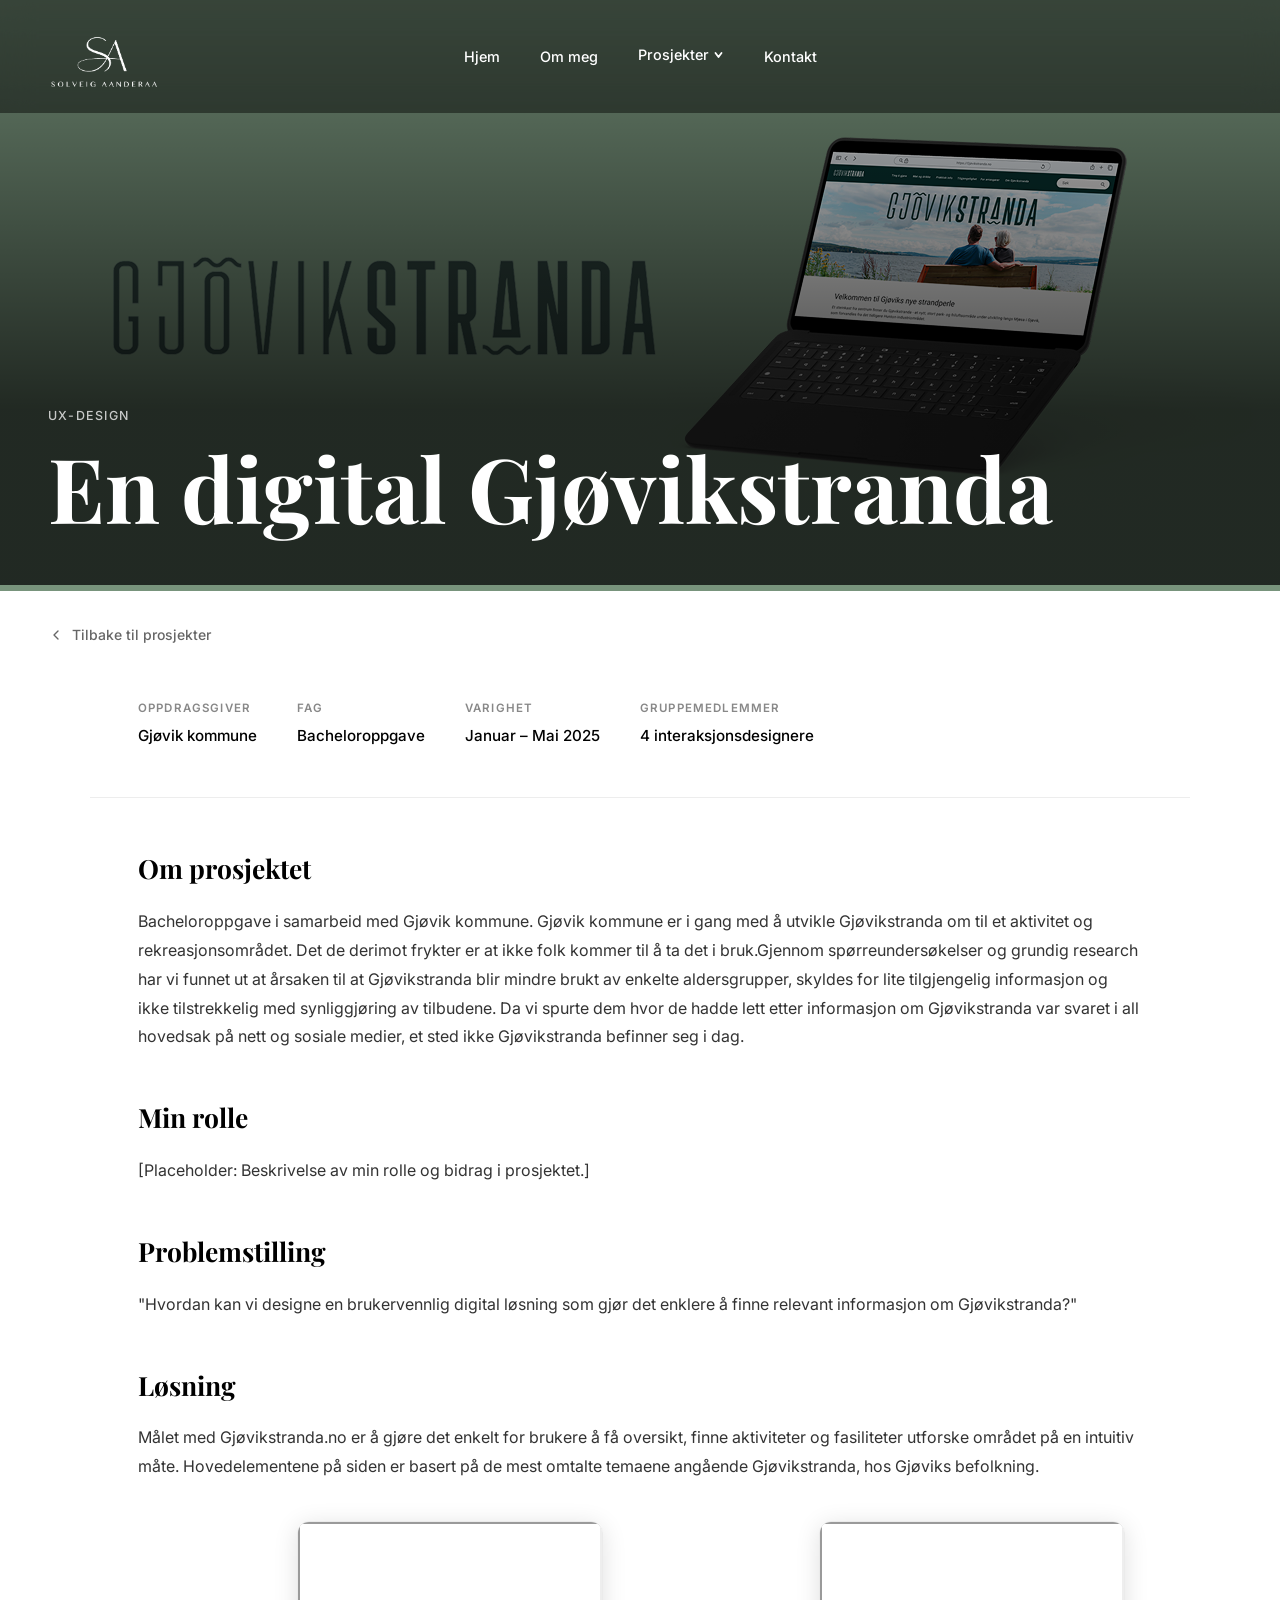
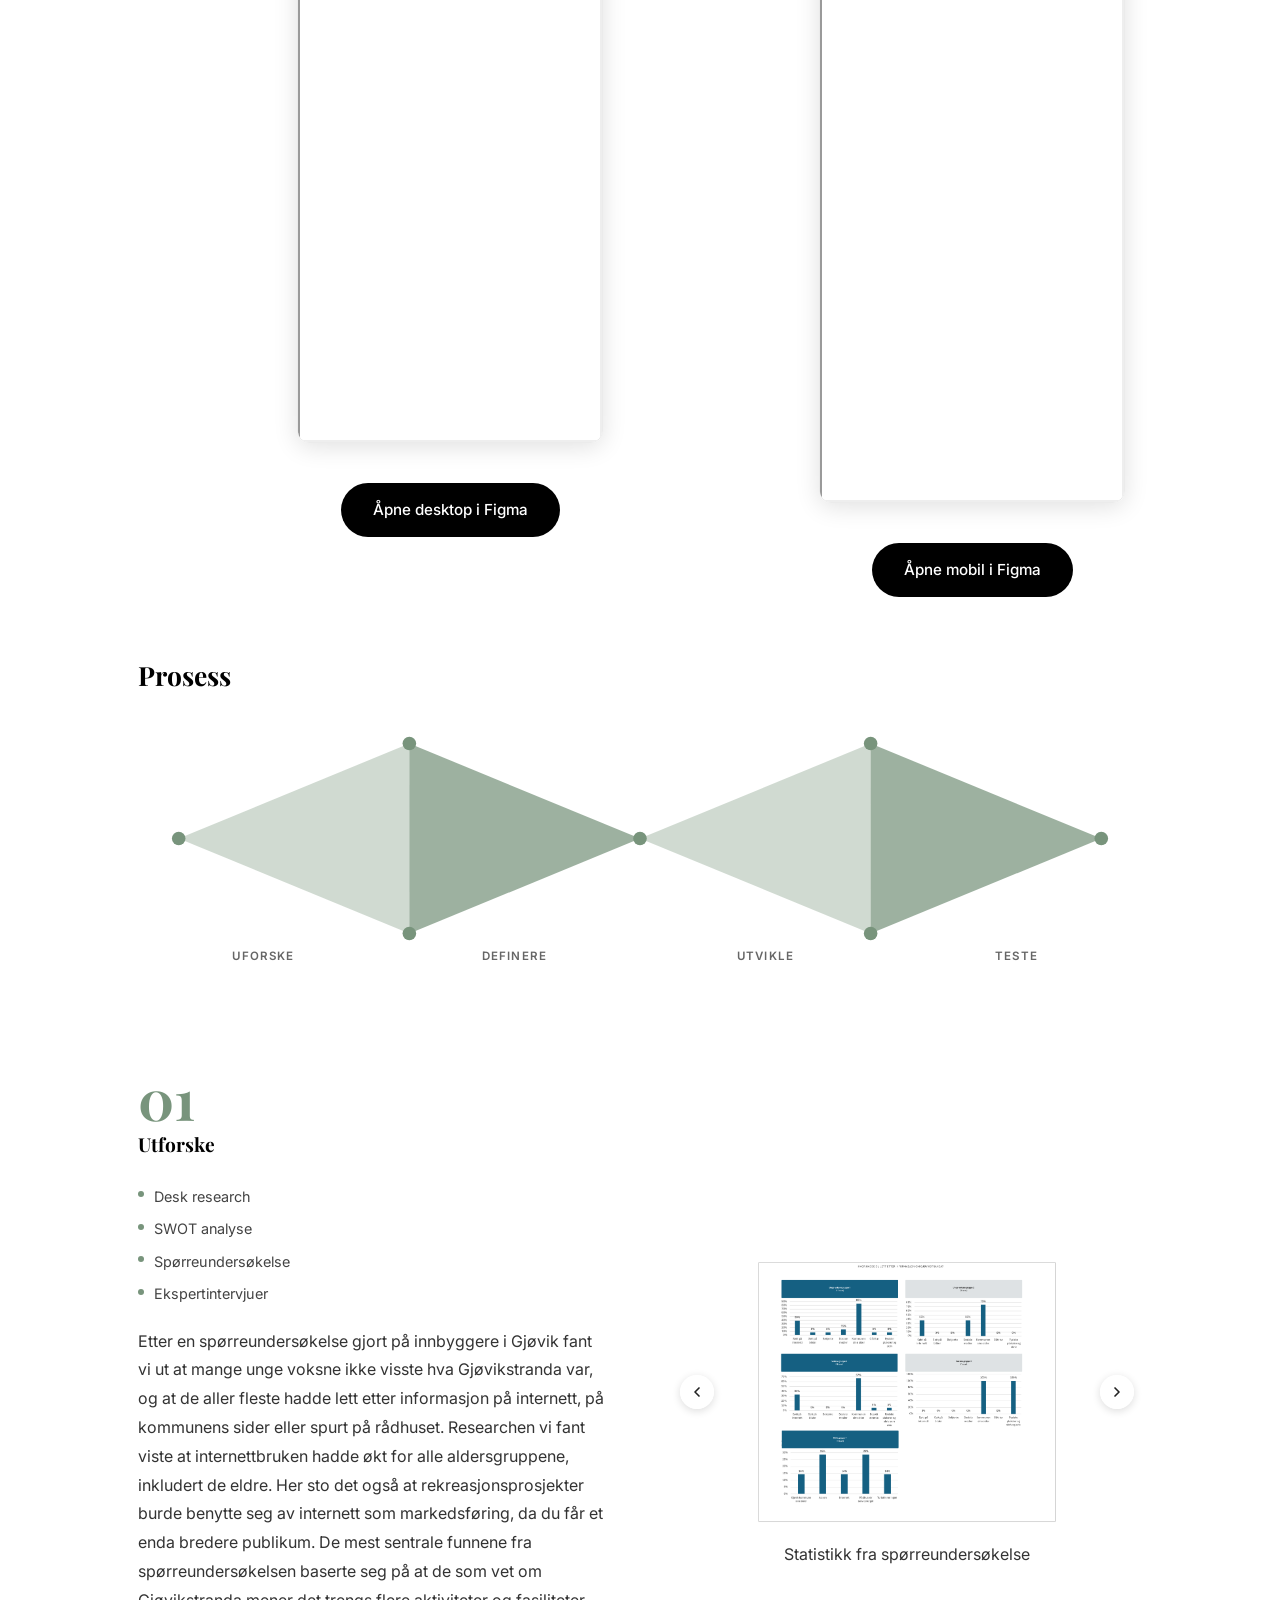
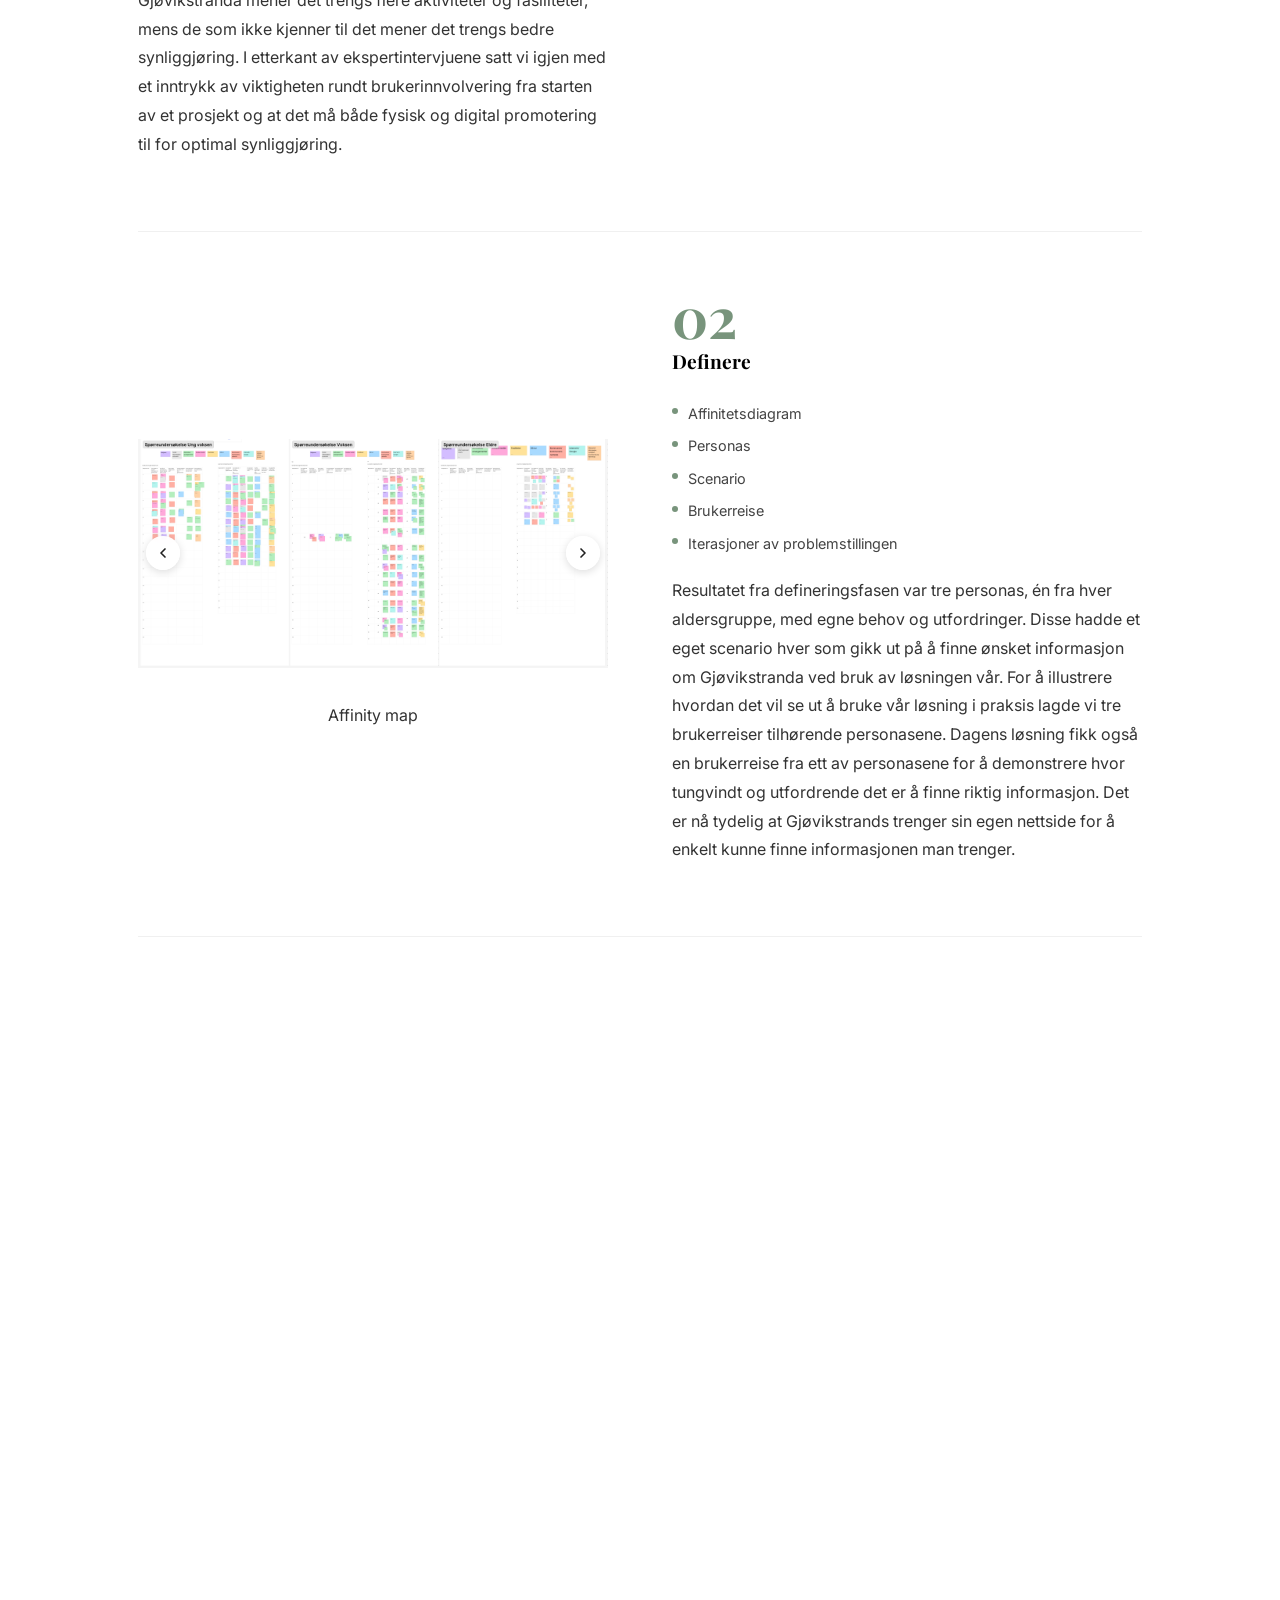
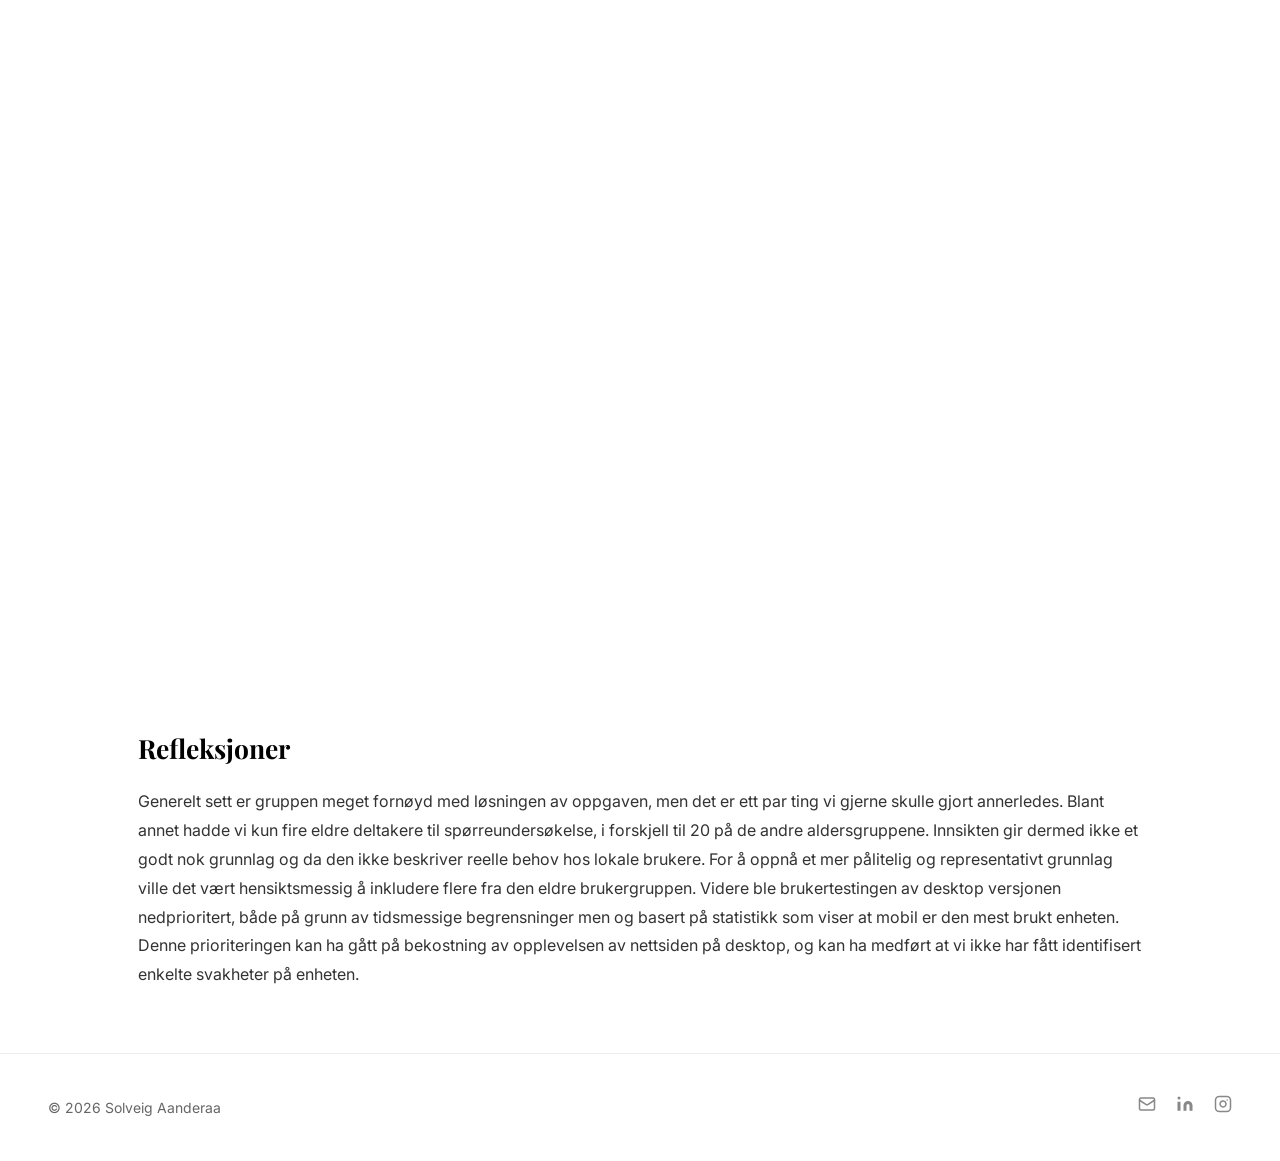
==== gjovikstranda.html @ e27a943c "Oppdatering: frivillig arbeid, sosials i hero, min rolle, praksisprosjekt Co-Authored-By: Claude Son" ====
<!DOCTYPE html>
<html lang="no">
<head>
  <meta charset="UTF-8">
  <meta name="viewport" content="width=device-width, initial-scale=1.0">
  <title>En digital Gjøvikstranda – Solveig Aanderaa</title>
  <link rel="preconnect" href="https://fonts.googleapis.com">
  <link rel="preconnect" href="https://fonts.gstatic.com" crossorigin>
  <link href="https://fonts.googleapis.com/css2?family=Inter:wght@400;500;600&family=Playfair+Display:ital,wght@0,400;0,700;1,400&display=swap" rel="stylesheet">
  <link rel="stylesheet" href="style.css">
  <style>
    :root {
      --project-accent: #78947C;
      --diamond-fill: #78947C;
    }
  </style>
</head>
<body>

  <nav class="navbar navbar--project" id="navbar">
    <a href="index.html" class="navbar__logo"><img src="images/logo.png" alt="Solveig Aanderaa"></a>
    <ul class="navbar__nav" role="list">
      <li><a href="index.html">Hjem</a></li>
      <li><a href="index.html#om">Om meg</a></li>
      <li class="nav-item--sub">
        <a href="index.html#prosjekter">
          Prosjekter
          <span class="nav-chevron" aria-hidden="true">
            <svg width="10" height="10" viewBox="0 0 10 10" fill="none" stroke="currentColor" stroke-width="1.8" stroke-linecap="round" stroke-linejoin="round"><polyline points="2 3 5 7 8 3"/></svg>
          </span>
        </a>
        <div class="nav-sub">
          <div class="nav-sub__inner">
            <a href="gjovikstranda.html">En digital Gjøvikstranda</a>
            <a href="helseinn.html">Læringsapp – HelseINN</a>
            <a href="ntnusammen.html">NTNUconnect</a>
            <a href="praksis.html">Prosjekter fra praksis</a>
          </div>
        </div>
      </li>
      <li><a href="index.html#kontakt">Kontakt</a></li>
    </ul>
    <button class="navbar__hamburger" id="hamburger" aria-label="Åpne meny" aria-expanded="false">
      <span></span><span></span><span></span>
    </button>
    <div class="navbar__dropdown" id="dropdown">
      <a href="index.html">Hjem</a>
      <a href="index.html#om">Om meg</a>
      <a href="index.html#prosjekter">Prosjekter</a>
      <a href="index.html#kontakt">Kontakt</a>
    </div>
  </nav>

  <header class="project-hero">
    <img class="project-hero__img" src="images/Gjøvikstranda.png" alt="Gjøvikstranda prosjekt">
    <div class="project-hero__overlay"></div>
    <div class="project-hero__content">
      <p class="project-hero__label">UX-design</p>
      <h1 class="project-hero__title">En digital Gjøvikstranda</h1>
    </div>
  </header>

  <div class="project-accent-bar"></div>

  <a href="index.html#prosjekter" class="project-back">
    <svg width="16" height="16" viewBox="0 0 24 24" fill="none" stroke="currentColor" stroke-width="2" stroke-linecap="round" stroke-linejoin="round" aria-hidden="true"><polyline points="15 18 9 12 15 6"/></svg>
    Tilbake til prosjekter
  </a>

  <div class="project-meta">
    <div class="project-meta__item">
      <p class="project-meta__label">Oppdragsgiver</p>
      <p class="project-meta__value">Gjøvik kommune</p>
    </div>
    <div class="project-meta__item">
      <p class="project-meta__label">Fag</p>
      <p class="project-meta__value">Bacheloroppgave</p>
    </div>
    <div class="project-meta__item">
      <p class="project-meta__label">Varighet</p>
      <p class="project-meta__value">Januar – Mai 2025</p>
    </div>
    <div class="project-meta__item">
      <p class="project-meta__label">Gruppemedlemmer</p>
      <p class="project-meta__value">4 interaksjonsdesignere</p>
    </div>
  </div>

  <div class="project-body">

    <h2>Om prosjektet</h2>
    <p>Bacheloroppgave i samarbeid med Gjøvik kommune. Gjøvik kommune er i gang med å utvikle Gjøvikstranda om til et aktivitet og rekreasjonsområdet. Det de derimot frykter er at ikke folk kommer til å ta det i bruk.Gjennom spørreundersøkelser og grundig research har vi funnet ut at årsaken til at Gjøvikstranda blir mindre brukt av enkelte aldersgrupper, skyldes for lite tilgjengelig informasjon og ikke tilstrekkelig med synliggjøring av tilbudene. Da vi spurte dem hvor de hadde lett etter informasjon om Gjøvikstranda var svaret i all hovedsak på nett og sosiale medier, et sted ikke Gjøvikstranda befinner seg i dag.</p>

    <h2>Min rolle</h2>
    <p>[Placeholder: Beskrivelse av min rolle og bidrag i prosjektet.]</p>

    <h2>Problemstilling</h2>
    <p>"Hvordan kan vi designe en brukervennlig digital løsning som gjør det enklere å finne relevant informasjon om Gjøvikstranda?"</p>

    <h2>Løsning</h2>
    <p>Målet med Gjøvikstranda.no er å gjøre det enkelt for brukere å få oversikt, finne aktiviteter og fasiliteter utforske området på en intuitiv måte. Hovedelementene på siden er basert på de mest omtalte temaene angående Gjøvikstranda, hos Gjøviks befolkning.</p>

    <!-- FIGMA PROTOTYPE -->
    <div class="proto-duo">
      <div class="proto-duo__laptop">
        <div class="proto-frame">
          <iframe src="https://www.figma.com/embed?embed_host=share&url=https://www.figma.com/proto/bOX7MyZKhXK6rrNrVO91T0/Bachelor?node-id=64825-37293&t=unWfI1PQ5i6FRI11-1" width="100%" height="520" allowfullscreen></iframe>
        </div>
        <a href="https://www.figma.com/proto/bOX7MyZKhXK6rrNrVO91T0/Bachelor?node-id=64825-37293&t=unWfI1PQ5i6FRI11-1" target="_blank" rel="noopener" class="btn btn--dark proto-btn">Åpne desktop i Figma</a>
      </div>
      <div class="proto-duo__phone">
        <div class="proto-frame">
          <iframe src="https://www.figma.com/embed?embed_host=share&url=https://www.figma.com/proto/bOX7MyZKhXK6rrNrVO91T0/Bachelor?node-id=63858-33397&t=unWfI1PQ5i6FRI11-1" width="100%" height="580" allowfullscreen></iframe>
        </div>
        <a href="https://www.figma.com/proto/bOX7MyZKhXK6rrNrVO91T0/Bachelor?node-id=63858-33397&t=unWfI1PQ5i6FRI11-1" target="_blank" rel="noopener" class="btn btn--dark proto-btn">Åpne mobil i Figma</a>
      </div>
    </div>

    <!-- PROSESS -->
    <div class="process-section">
      <h2>Prosess</h2>

      <div class="dd-wrap">
        <svg class="dd-svg" viewBox="0 0 740 160" xmlns="http://www.w3.org/2000/svg" aria-hidden="true">
          <polygon points="30,80 200,10 200,150" fill="var(--diamond-fill)" opacity="0.35"/>
          <polygon points="200,10 370,80 200,150" fill="var(--diamond-fill)" opacity="0.72"/>
          <polygon points="370,80 540,10 540,150" fill="var(--diamond-fill)" opacity="0.35"/>
          <polygon points="540,10 710,80 540,150" fill="var(--diamond-fill)" opacity="0.72"/>
          <circle cx="30" cy="80" r="5" fill="var(--diamond-fill)"/>
          <circle cx="200" cy="10" r="5" fill="var(--diamond-fill)"/>
          <circle cx="200" cy="150" r="5" fill="var(--diamond-fill)"/>
          <circle cx="370" cy="80" r="5" fill="var(--diamond-fill)"/>
          <circle cx="540" cy="10" r="5" fill="var(--diamond-fill)"/>
          <circle cx="540" cy="150" r="5" fill="var(--diamond-fill)"/>
          <circle cx="710" cy="80" r="5" fill="var(--diamond-fill)"/>
        </svg>
        <div class="dd-labels">
          <span>Uforske</span>
          <span>Definere</span>
          <span>Utvikle</span>
          <span>Teste</span>
        </div>
      </div>

      <!-- Utforske -->
      <div class="process-item fade-in">
        <div class="process-item__text">
          <span class="process-num">01</span>
          <h3 class="process-title">Utforske</h3>
          <ul class="process-methods">
            <li>Desk research</li>
            <li>SWOT analyse</li>
            <li>Spørreundersøkelse</li>
            <li>Ekspertintervjuer</li>
          </ul>
          <p class="process-result">Etter en spørreundersøkelse gjort på innbyggere i Gjøvik fant vi ut 
            at mange unge voksne ikke visste hva Gjøvikstranda var, og at de aller fleste 
            hadde lett etter informasjon på internett, på kommunens sider eller spurt på rådhuset. 
            Researchen vi fant viste at internettbruken hadde økt for alle aldersgruppene, inkludert de eldre. Her sto 
            det også at rekreasjonsprosjekter burde benytte seg av internett som markedsføring, da du får et 
            enda bredere publikum. De mest sentrale funnene fra spørreundersøkelsen baserte seg på at de som 
            vet om Gjøvikstranda mener det trengs flere aktiviteter og fasiliteter, mens de som ikke kjenner 
            til det mener det trengs bedre synliggjøring. I etterkant av ekspertintervjuene satt vi igjen med 
            et inntrykk av viktigheten rundt brukerinnvolvering fra starten av et prosjekt og at det må både 
            fysisk og digital promotering til for optimal synliggjøring.
          </p>
        </div>
        <div class="carousel">
          <div class="carousel__slides">
            <div class="carousel__slide active"><img src="images/Gjøvikstranda/fase%201/spørreundersøkelse%20statistikk.png" alt="Statistikk fra spørreundersøkelse" loading="lazy"></div>
            <div class="carousel__slide"><img src="images/Gjøvikstranda/fase%201/swot.png" alt="SWOT-analyse" loading="lazy"></div>
            <div class="carousel__slide"><img src="images/Gjøvikstranda/fase%201/swot%20rangeringer.png" alt="Rangering av nettsidene fra SWOT analysen" loading="lazy"></div>
          </div>
          <button class="carousel__btn carousel__btn--prev" aria-label="Forrige bilde"><svg width="16" height="16" viewBox="0 0 24 24" fill="none" stroke="currentColor" stroke-width="2.5" stroke-linecap="round" stroke-linejoin="round" aria-hidden="true"><polyline points="15 18 9 12 15 6"/></svg></button>
          <button class="carousel__btn carousel__btn--next" aria-label="Neste bilde"><svg width="16" height="16" viewBox="0 0 24 24" fill="none" stroke="currentColor" stroke-width="2.5" stroke-linecap="round" stroke-linejoin="round" aria-hidden="true"><polyline points="9 18 15 12 9 6"/></svg></button>
          <p class="carousel__caption">Statistikk fra spørreundersøkelse</p>
        </div>
      </div>

      <!-- Definere -->
      <div class="process-item process-item--reverse fade-in">
        <div class="process-item__text">
          <span class="process-num">02</span>
          <h3 class="process-title">Definere</h3>
          <ul class="process-methods">
            <li>Affinitetsdiagram</li>
            <li>Personas</li>
            <li>Scenario</li>
            <li>Brukerreise</li>
            <li>Iterasjoner av problemstillingen</li>
          </ul>
          <p class="process-result">Resultatet fra defineringsfasen var tre personas, 
            én fra hver aldersgruppe, med egne behov og utfordringer. Disse hadde et eget 
            scenario hver som gikk ut på å finne ønsket informasjon om Gjøvikstranda ved bruk av løsningen 
            vår. For å illustrere hvordan det vil se ut å bruke vår løsning i praksis 
            lagde vi tre brukerreiser tilhørende personasene. Dagens løsning  
            fikk også en brukerreise fra ett av personasene for å demonstrere hvor tungvindt og 
            utfordrende det er å finne riktig informasjon. Det er nå tydelig at Gjøvikstrands 
            trenger sin egen nettside for å enkelt kunne finne informasjonen man trenger.</p>
        </div>
        <div class="carousel">
          <div class="carousel__slides">
            <div class="carousel__slide active"><img src="images/Gjøvikstranda/fase%202/Skjermbilde%202026-05-14%20kl.%2014.42.20.png" alt="Affinity map" loading="lazy"></div>
            <div class="carousel__slide"><img src="images/Gjøvikstranda/fase%202/Skjermbilde%202026-05-14%20kl.%2014.42.52.png" alt="Sortert innsikt fra affinity map" loading="lazy"></div>
            <div class="carousel__slide"><img src="images/Gjøvikstranda/fase%202/persona%201.png" alt="Persona Elisabeth" loading="lazy"></div>
            <div class="carousel__slide"><img src="images/Gjøvikstranda/fase%202/personas%202.png" alt="Persona Familien Nilsen" loading="lazy"></div>
            <div class="carousel__slide"><img src="images/Gjøvikstranda/fase%202/personas%203.png" alt="Persona Noah" loading="lazy"></div>
            <div class="carousel__slide"><img src="images/Gjøvikstranda/fase%202/brukerreise%203.png" alt="Brukerreise Elisabeth" loading="lazy"></div>
            <div class="carousel__slide"><img src="images/Gjøvikstranda/fase%202/brukerreise%201.png" alt="Brukerreise familien Nilsen" loading="lazy"></div>
            <div class="carousel__slide"><img src="images/Gjøvikstranda/fase%202/brukerreise%202.png" alt="Brukerreise Noah" loading="lazy"></div>
            <div class="carousel__slide"><img src="images/Gjøvikstranda/fase%202/brukerrreise%20nå.png" alt="Brukerreise – nåsituasjon" loading="lazy"></div>
          </div>
          <button class="carousel__btn carousel__btn--prev" aria-label="Forrige bilde"><svg width="16" height="16" viewBox="0 0 24 24" fill="none" stroke="currentColor" stroke-width="2.5" stroke-linecap="round" stroke-linejoin="round" aria-hidden="true"><polyline points="15 18 9 12 15 6"/></svg></button>
          <button class="carousel__btn carousel__btn--next" aria-label="Neste bilde"><svg width="16" height="16" viewBox="0 0 24 24" fill="none" stroke="currentColor" stroke-width="2.5" stroke-linecap="round" stroke-linejoin="round" aria-hidden="true"><polyline points="9 18 15 12 9 6"/></svg></button>
          <p class="carousel__caption">Affinitymap</p>
        </div>
      </div>

      <!-- Utvikle -->
      <div class="process-item fade-in">
        <div class="process-item__text">
          <span class="process-num">03</span>
          <h3 class="process-title">Utvikle</h3>
          <ul class="process-methods">
            <li>Moodboard</li>
            <li>Crazy 4</li>
            <li>MoSCoW</li>
            <li>Sitemap</li>
            <li>Wireframes</li>
            <li>Low fidelity prototype</li>
            <li>High fidelity prototype</li>
          </ul>
          <p class="process-result">Etter idegenerering utviklet vi et 
            sitemap for nettsiden vår. Hovednavigeringen tar utgangspunkt i en rapport utviklet 
            av Gjøvikstranda etter en brukermerviknings-workshop med innbyggere fra Gjøvik. 
            Se sitemappet for de mest omtalte temaene som la grunnlag for innholdet. Videre 
            genererte vi wireframes med vår egen forenklede variant av crazy 8, crazy 4. 
            Wireframes ble til low fidelity prototype, som ble til en fungerende high 
            fidelity prototype, både for desktop og mobil. Vi mottok en designmanual 
            fra designbyrået Frostrøyk som la grunnlaget for designvalgene i løsningen.
          </p>
        </div>
        <div class="carousel">
          <div class="carousel__slides">
            <div class="carousel__slide active"><img src="images/Gjøvikstranda/fase%203/sitemap.png" alt="Sitemap" loading="lazy"></div>
            <div class="carousel__slide"><img src="images/Gjøvikstranda/fase%203/moscow.png" alt="MoSCoW-analyse" loading="lazy"></div>
            <div class="carousel__slide"><img src="images/Gjøvikstranda/fase%203/Homepage-1.png" alt="Wireframes forside" loading="lazy"></div>
            <div class="carousel__slide"><img src="images/Gjøvikstranda/fase%203/Homepage.png" alt="Wireframes underside" loading="lazy"></div>
            <div class="carousel__slide"><img src="images/Gjøvikstranda/fase%203/underside.png" alt="Wireframes underside" loading="lazy"></div>
            <div class="carousel__slide"><img src="images/Gjøvikstranda/fase%203/moodboard.png" alt="Moodboard" loading="lazy"></div>
            <div class="carousel__slide"><img src="images/Gjøvikstranda/fase%203/Skjermbilde%202026-05-14%20kl.%2015.09.04.png" alt="Low fidelity prototype" loading="lazy"></div>
            <div class="carousel__slide"><img src="images/Gjøvikstranda/fase%203/Skjermbilde%202026-05-14%20kl.%2015.09.39.png" alt="Low fidelity prototype" loading="lazy"></div>
            <div class="carousel__slide"><img src="images/Gjøvikstranda/fase%203/High%20fidelity%20-%20Desktop.png" alt="High fidelity – desktop" loading="lazy"></div>
            <div class="carousel__slide"><img src="images/Gjøvikstranda/fase%203/High%20fidelity%20-%20Phone.png" alt="High fidelity – mobil" loading="lazy"></div>
          </div>
          <button class="carousel__btn carousel__btn--prev" aria-label="Forrige bilde"><svg width="16" height="16" viewBox="0 0 24 24" fill="none" stroke="currentColor" stroke-width="2.5" stroke-linecap="round" stroke-linejoin="round" aria-hidden="true"><polyline points="15 18 9 12 15 6"/></svg></button>
          <button class="carousel__btn carousel__btn--next" aria-label="Neste bilde"><svg width="16" height="16" viewBox="0 0 24 24" fill="none" stroke="currentColor" stroke-width="2.5" stroke-linecap="round" stroke-linejoin="round" aria-hidden="true"><polyline points="9 18 15 12 9 6"/></svg></button>
          <p class="carousel__caption">Sitemap</p>
        </div>
      </div>

      <!-- Teste -->
      <div class="process-item process-item--reverse fade-in">
        <div class="process-item__text">
          <span class="process-num">04</span>
          <h3 class="process-title">Teste</h3>
          <ul class="process-methods">
            <li>Brukertesting</li>
          </ul>
          <p class="process-result">For oss var det viktig å inkludere brukeren gjennom hele prosessen, 
            fra innsiktsfase til fordig produkt. Derfor har vi brukertestet hver eneste versjon av løsningen, 
            både wireframes, low fidelity prototype og high fidelity prototypen opptil flere ganger. 
            Tilbakemeldingene fra testene ga gode innspill til forbedringer og vi opplevde at flere var 
            positive til en slik løsning. Flere runder med iterasjoner førte oss til det endelige produktet, 
            en nettside for Gjøvikstranda hvor man finner det man trenger av informasjon på en brukervennlig 
            og enkel måte. 
          </p>
        </div>
        <div class="process-item__visual" aria-hidden="true">
          <span class="process-visual-num">04</span>
        </div>
      </div>

    </div><!-- /process-section -->

    <h2>Refleksjoner</h2>
    <p>Generelt sett er gruppen meget fornøyd med løsningen av oppgaven, men det er ett par ting vi gjerne 
      skulle gjort annerledes. Blant annet hadde vi kun fire eldre deltakere til spørreundersøkelse, i 
      forskjell til 20 på de andre aldersgruppene. Innsikten gir dermed ikke et godt nok grunnlag og da 
      den ikke beskriver reelle behov hos lokale brukere. For å oppnå et mer pålitelig og representativt 
      grunnlag ville det vært hensiktsmessig å inkludere flere fra den eldre brukergruppen. Videre ble 
      brukertestingen av desktop versjonen nedprioritert, både på grunn av tidsmessige begrensninger men og 
      basert på statistikk som viser at mobil er den mest brukt enheten. Denne prioriteringen kan ha gått på 
      bekostning av opplevelsen av nettsiden på desktop, og kan ha medført at vi ikke har fått identifisert 
      enkelte svakheter på enheten.
    </p>

  </div><!-- /project-body -->

  <footer class="footer">
    <p class="footer__copy">© 2026 Solveig Aanderaa</p>
    <div class="footer__social">
      <a href="mailto:solveig.aanderaa@gmail.com" aria-label="E-post">
        <svg width="18" height="18" viewBox="0 0 24 24" fill="none" stroke="currentColor" stroke-width="2" stroke-linecap="round" stroke-linejoin="round" aria-hidden="true"><rect x="2" y="4" width="20" height="16" rx="2"/><path d="m22 7-8.97 5.7a1.94 1.94 0 0 1-2.06 0L2 7"/></svg>
      </a>
      <a href="https://linkedin.com/in/solveig-aanderaa" target="_blank" rel="noopener" aria-label="LinkedIn">
        <svg width="18" height="18" viewBox="0 0 24 24" fill="currentColor" aria-hidden="true"><path d="M16 8a6 6 0 0 1 6 6v7h-4v-7a2 2 0 0 0-2-2 2 2 0 0 0-2 2v7h-4v-7a6 6 0 0 1 6-6z"/><rect x="2" y="9" width="4" height="12"/><circle cx="4" cy="4" r="2"/></svg>
      </a>
      <a href="https://www.instagram.com/solveig_aanderaa/" target="_blank" rel="noopener" aria-label="Instagram">
        <svg width="18" height="18" viewBox="0 0 24 24" fill="none" stroke="currentColor" stroke-width="2" stroke-linecap="round" stroke-linejoin="round" aria-hidden="true"><rect x="2" y="2" width="20" height="20" rx="5" ry="5"/><path d="M16 11.37A4 4 0 1 1 12.63 8 4 4 0 0 1 16 11.37z"/><line x1="17.5" y1="6.5" x2="17.51" y2="6.5"/></svg>
      </a>
    </div>
  </footer>

  <a href="#" class="back-to-top" id="backToTop" aria-label="Til toppen">
    <svg width="18" height="18" viewBox="0 0 24 24" fill="none" stroke="currentColor" stroke-width="2.5" stroke-linecap="round" stroke-linejoin="round" aria-hidden="true"><polyline points="18 15 12 9 6 15"/></svg>
  </a>

  <script src="script.js"></script>
</body>
</html>
---- style.css ----
/* === RESET & BASE === */
*, *::before, *::after { box-sizing: border-box; margin: 0; padding: 0; }

html, body { overflow-x: hidden; scroll-behavior: smooth; max-width: 100%; }

:root {
  --accent-dark: #463f3a;
  --accent-mid: #8a817c;
  --accent-light: #bcb8b1;
  --radius: 20px;
  --t: 0.3s ease;
}

body {
  font-family: 'Inter', sans-serif;
  font-size: 16px;
  color: #000;
  background: #fff;
  line-height: 1.7;
}

h1, h2, h3, h4 { font-family: 'Playfair Display', serif; }
img { display: block; max-width: 100%; }

/* === NAVBAR === */
.navbar {
  position: fixed; top: 0; left: 0; right: 0; z-index: 1000;
  display: flex; align-items: center; justify-content: space-between;
  padding: 1.5rem 3rem;
  transition: padding var(--t), background var(--t), box-shadow var(--t);
}

.navbar.scrolled {
  padding: 0.875rem 3rem;
  background: rgba(255,255,255,0.9);
  backdrop-filter: blur(14px);
  -webkit-backdrop-filter: blur(14px);
  box-shadow: 0 1px 0 rgba(0,0,0,0.07);
}

.navbar--project {
  background: rgba(0,0,0,0.45);
  backdrop-filter: blur(16px);
  -webkit-backdrop-filter: blur(16px);
}
.navbar--project.scrolled {
  background: rgba(255,255,255,0.92);
}
.navbar--project:not(.scrolled) .navbar__nav a,
.navbar--project:not(.scrolled) .navbar__logo img { filter: brightness(0) invert(1); }
.navbar--project:not(.scrolled) .navbar__nav a::after { background: #fff; }
.navbar--project:not(.scrolled) .navbar__hamburger span { background: #fff; }

.navbar__logo { text-decoration: none; line-height: 0; }
.navbar__logo img { height: 65px; }

.navbar__nav {
  list-style: none; display: flex; gap: 2.5rem;
  position: absolute; left: 50%; transform: translateX(-50%);
}

.navbar__nav a {
  font-size: 0.9rem; font-weight: 500; text-decoration: none;
  color: #000; position: relative; padding-bottom: 3px;
}

.navbar__nav a::after {
  content: ''; position: absolute; bottom: 0; left: 0;
  width: 0; height: 1px; background: #000;
  transition: width 0.3s ease;
}

.navbar__nav a:hover::after { width: 100%; }

.navbar__hamburger {
  display: none; flex-direction: column; gap: 5px;
  background: none; border: none; cursor: pointer; padding: 4px;
}

.navbar__hamburger span {
  display: block; width: 24px; height: 2px; background: #000;
  transition: all 0.3s ease; transform-origin: center;
}

.navbar__hamburger.open span:nth-child(1) { transform: translateY(7px) rotate(45deg); }
.navbar__hamburger.open span:nth-child(2) { opacity: 0; }
.navbar__hamburger.open span:nth-child(3) { transform: translateY(-7px) rotate(-45deg); }

.navbar__dropdown {
  position: absolute; top: calc(100% + 4px); right: 1.5rem;
  background: #fff; border: 1px solid rgba(0,0,0,0.09);
  border-radius: 14px; padding: 0.5rem 0;
  min-width: 160px; box-shadow: 0 8px 30px rgba(0,0,0,0.1);
  display: flex; flex-direction: column;
  opacity: 0; pointer-events: none;
  transform: translateY(-6px);
  transition: opacity 0.2s ease, transform 0.2s ease;
}

.navbar__dropdown.open { opacity: 1; pointer-events: auto; transform: translateY(0); }

.navbar__dropdown a {
  font-size: 0.9rem; font-weight: 500; text-decoration: none;
  color: #000; padding: 0.65rem 1.25rem;
  transition: background 0.15s ease;
}

.navbar__dropdown a:hover { background: #f8f7f6; }

/* === HERO === */
.hero { padding-top: 80px; overflow-x: hidden; }

.hero__name-container {
  padding: 2rem 0 1rem;
  overflow: hidden;
  max-width: 100vw;
  display: flex; justify-content: center;
}

.hero__name {
  font-family: 'Playfair Display', serif;
  font-weight: 700; line-height: 1;
  text-transform: uppercase; white-space: nowrap;
  display: block; letter-spacing: -0.03em;
}

.hero__content {
  display: grid; grid-template-columns: 1fr 1.7fr;
  gap: 3.5rem; max-width: 1200px; margin: 0 auto;
  padding: 0 3rem; align-items: center;
}

.hero__text {
  display: flex; flex-direction: column; align-items: flex-start; justify-content: center;
}

.hero__subtitle {
  font-family: 'Playfair Display', serif;
  font-size: clamp(2rem, 3vw, 2.5rem);
  font-weight: 700; line-height: 1.05;
  color: #000; margin-bottom: 1.5rem;
}

.hero__ingress {
  font-size: 1.05rem; color: #444; line-height: 1.75;
  margin-bottom: 1.5rem; max-width: 440px;
}

.hero__social {
  display: flex; gap: 0.75rem; margin-bottom: 1.75rem;
}
.hero__social a {
  width: 40px; height: 40px; border-radius: 50%;
  border: 1.5px solid rgba(0,0,0,0.12);
  display: flex; align-items: center; justify-content: center;
  color: #000; text-decoration: none;
  transition: border-color 0.2s, background 0.2s;
}
.hero__social a:hover { border-color: var(--accent-dark); background: #f8f7f6; }

.hero__image {
  height: clamp(320px, 55vh, 500px);
  align-self: start;
}

.hero__image img { width: 100%; height: 100%; object-fit: contain; object-position: center top; }

/* === BUTTONS === */
.btn {
  display: inline-flex; align-items: center; gap: 0.5rem;
  padding: 0.875rem 2rem; border-radius: 100px;
  font-family: 'Inter', sans-serif; font-size: 0.95rem; font-weight: 500;
  text-decoration: none; border: none; cursor: pointer;
  transition: all 0.3s ease;
}

.btn--dark { background: #000; color: #fff; }
.btn--dark:hover { background: var(--accent-dark); transform: translateY(-2px); }

/* === SECTION BASE === */
.section-wrap { padding: 6rem 3rem; max-width: 1200px; margin: 0 auto; }

.section-title {
  font-family: 'Playfair Display', serif;
  font-size: clamp(2rem, 4vw, 2.75rem);
  font-weight: 700; margin-bottom: 2.5rem; line-height: 1.15;
}

/* === ABOUT === */
.about__intro {
  font-size: 1.1rem; color: #333; max-width: 680px;
  line-height: 1.8; margin-bottom: 3rem;
}

.about__columns {
  display: grid; grid-template-columns: 1fr 1fr 1fr;
  gap: 3rem; margin-bottom: 2.5rem;
}

.about__col-title {
  font-family: 'Inter', sans-serif; font-size: 0.75rem;
  font-weight: 600; letter-spacing: 0.1em; text-transform: uppercase;
  color: var(--accent-dark); margin-bottom: 1.5rem;
}

.experience-list { list-style: none; display: flex; flex-direction: column; gap: 1.25rem; }

.experience-item {
  padding-left: 1.25rem;
  border-left: 2px solid var(--accent-light);
}

.experience-item__title { font-weight: 600; font-size: 0.95rem; margin-bottom: 0.2rem; }
.experience-item__date { font-size: 0.85rem; color: #666; }

/* === PROJECTS === */
.projects-bg { background: #faf9f8; }

.project-card {
  display: block; text-decoration: none; color: inherit;
  border-radius: var(--radius); overflow: hidden;
  transition: transform 0.35s ease, box-shadow 0.35s ease;
  background: #fff;
}

.project-card:hover { transform: translateY(-8px); box-shadow: 0 24px 60px rgba(0,0,0,0.11); }

.project-card__img { width: 100%; object-fit: cover; display: block; background: var(--accent-light); }

.project-card--large .project-card__img { height: 480px; }
.projects-grid .project-card__img { height: 300px; }

.project-card__body { padding: 1.5rem 1.75rem 1.75rem; }

.project-card__tag {
  font-size: 0.78rem; font-weight: 500; letter-spacing: 0.07em;
  text-transform: uppercase; color: #666; margin-bottom: 0.5rem;
}

.project-card__title {
  font-family: 'Playfair Display', serif;
  font-size: 1.3rem; font-weight: 700; line-height: 1.25;
}

.project-card--large { margin-bottom: 1.5rem; }

.projects-grid { display: grid; grid-template-columns: 1fr 1fr; gap: 1.5rem; }

/* === CONTACT === */
.contact__heading {
  font-family: 'Playfair Display', serif;
  font-size: clamp(2rem, 5vw, 3.25rem);
  font-weight: 700; margin-bottom: 0.75rem;
}

.contact__sub { font-size: 1.05rem; color: #555; margin-bottom: 2.75rem; }

.contact__list { list-style: none; display: flex; flex-direction: column; gap: 1.25rem; }

.contact__item a {
  display: inline-flex; align-items: center; gap: 0.875rem;
  text-decoration: none; color: #000; font-size: 1rem;
  font-weight: 500; transition: color 0.2s ease;
}

.contact__item a:hover { color: var(--accent-dark); }

.contact__icon {
  width: 42px; height: 42px; border-radius: 50%;
  border: 1.5px solid rgba(0,0,0,0.12);
  display: flex; align-items: center; justify-content: center;
  flex-shrink: 0; transition: border-color 0.2s, background 0.2s;
}

.contact__item a:hover .contact__icon { border-color: var(--accent-dark); background: #f8f7f6; }

/* === FOOTER === */
.footer {
  border-top: 1px solid rgba(0,0,0,0.07);
  padding: 2.5rem 3rem;
  display: flex; align-items: center; justify-content: space-between;
}

.footer__copy { font-size: 0.875rem; color: #666; }
.footer__social { display: flex; gap: 1.25rem; }
.footer__social a { color: #888; transition: color 0.2s ease; }
.footer__social a:hover { color: #000; }

/* === BACK TO TOP === */
.back-to-top {
  position: fixed; bottom: 1.75rem; right: 1.75rem; z-index: 900;
  width: 44px; height: 44px; border-radius: 50%;
  background: #000; color: #fff;
  display: flex; align-items: center; justify-content: center;
  text-decoration: none;
  opacity: 0; pointer-events: none; transform: translateY(10px);
  transition: opacity 0.3s ease, transform 0.3s ease;
  box-shadow: 0 4px 16px rgba(0,0,0,0.2);
}

.back-to-top.visible { opacity: 1; pointer-events: auto; transform: translateY(0); }
.back-to-top:hover { transform: translateY(-3px) !important; }

/* === FADE IN === */
.fade-in { opacity: 0; transform: translateY(26px); transition: opacity 0.65s ease, transform 0.65s ease; }
.fade-in.visible { opacity: 1; transform: translateY(0); }

/* === PROJECT PAGES === */
.project-hero {
  position: relative; height: 65vh; min-height: 420px;
  overflow: hidden; display: flex; align-items: flex-end;
  padding-top: 80px;
}

.project-hero__img {
  position: absolute; inset: 0;
  width: 100%; height: 100%; object-fit: cover;
}

.project-hero__overlay {
  position: absolute; inset: 0;
  background: linear-gradient(to top, rgba(0,0,0,0.72) 30%, rgba(0,0,0,0.15) 100%);
}

.project-hero__content { position: relative; z-index: 1; color: #fff; padding: 3rem; }
.project-hero__label {
  font-size: 0.78rem; font-weight: 500; letter-spacing: 0.1em;
  text-transform: uppercase; opacity: 0.75; margin-bottom: 0.75rem;
}
.project-hero__title {
  font-family: 'Playfair Display', serif;
  font-size: clamp(2.25rem, 6vw, 4.5rem);
  font-weight: 700; line-height: 1.1;
}

.project-accent-bar { height: 6px; background: var(--project-accent, var(--accent-light)); }

.project-meta {
  max-width: 1100px; margin: 0 auto; padding: 3rem 3rem 0;
  display: flex; flex-wrap: wrap; gap: 2.5rem;
  border-bottom: 1px solid rgba(0,0,0,0.07); padding-bottom: 3rem;
}

.project-meta__label {
  font-size: 0.72rem; font-weight: 600; letter-spacing: 0.1em;
  text-transform: uppercase; color: #888; margin-bottom: 0.3rem;
}

.project-meta__value { font-size: 0.95rem; font-weight: 500; }

.project-body { max-width: 1100px; margin: 0 auto; padding: 3rem; }

.project-body h2 {
  font-family: 'Playfair Display', serif;
  font-size: 1.65rem; margin-bottom: 1rem; margin-top: 2.75rem;
}

.project-body h2:first-child { margin-top: 0; }

.project-body p { font-size: 1rem; color: #333; line-height: 1.8; margin-bottom: 1rem; }

.project-phases {
  display: grid; grid-template-columns: repeat(3, 1fr);
  gap: 1.5rem; margin-top: 1.5rem;
}

.project-phase {
  border: 1px solid rgba(0,0,0,0.08); border-radius: 18px;
  padding: 2rem 1.5rem 1.75rem; text-align: center;
  position: relative; overflow: hidden;
}

.project-phase__top {
  height: 4px; width: 100%;
  position: absolute; top: 0; left: 0;
  background: var(--project-accent, var(--accent-light));
}

.project-phase__icon {
  width: 54px; height: 54px; border-radius: 50%;
  background: var(--project-accent, #f0eeec);
  display: flex; align-items: center; justify-content: center;
  margin: 0 auto 1.25rem; color: var(--accent-dark);
}

.project-phase h3 { font-family: 'Playfair Display', serif; font-size: 1.1rem; margin-bottom: 0.65rem; }
.project-phase p { font-size: 0.9rem; color: #555; line-height: 1.7; margin: 0; }

.project-back {
  display: inline-flex; align-items: center; gap: 0.5rem;
  text-decoration: none; color: #666; font-size: 0.875rem; font-weight: 500;
  margin: 2rem 3rem 0; transition: color 0.2s ease;
}
.project-back:hover { color: #000; }

/* === NAV SUB-DROPDOWN (Prosjekter hover) === */
.navbar__nav li { position: relative; }

.nav-item--sub > a {
  display: flex; align-items: center; gap: 5px; cursor: pointer;
}

.nav-item--sub > a .nav-chevron {
  display: inline-block; line-height: 0;
  transition: transform 0.25s ease;
}

.nav-item--sub:hover > a .nav-chevron { transform: rotate(180deg); }

.nav-sub {
  position: absolute; top: 100%; left: 50%;
  transform: translateX(-50%);
  padding-top: 16px;
  opacity: 0; pointer-events: none;
  transition: opacity 0.22s ease;
  z-index: 200;
}

.nav-item--sub:hover .nav-sub { opacity: 1; pointer-events: auto; }

.nav-sub__inner {
  background: #fff; border: 1px solid rgba(0,0,0,0.08);
  border-radius: 14px; padding: 0.5rem 0;
  min-width: 230px; box-shadow: 0 10px 32px rgba(0,0,0,0.1);
  transform: translateY(-6px);
  transition: transform 0.22s ease;
}

.nav-item--sub:hover .nav-sub__inner { transform: translateY(0); }

.nav-sub__inner a {
  display: block; padding: 0.65rem 1.25rem;
  font-size: 0.875rem; font-weight: 500;
  text-decoration: none; color: #000; white-space: nowrap;
  transition: background 0.15s ease;
}

.nav-sub__inner a:hover { background: #f8f7f6; }
.nav-sub__inner a::after { display: none !important; }

/* === INTERESTS SECTION === */
.interests-grid {
  display: grid; grid-template-columns: repeat(4, 1fr);
  gap: 1.25rem; margin-top: 0.5rem;
}

.interest-card {
  background: #bcb8b1; border-radius: 20px;
  padding: 2rem 1.25rem 1.75rem; text-align: center;
  transition: transform 0.3s ease;
}

.interest-card:hover { transform: translateY(-4px); }

.interest-card__icon {
  width: 80px; height: 80px;
  margin: 0 auto 1.25rem; color: #463f3a;
}

.interest-card__icon svg { width: 100%; height: 100%; }

.interest-card h3 {
  font-family: 'Playfair Display', serif; font-size: 1.05rem;
  font-weight: 700; margin-bottom: 0.4rem;
}

.interest-card p { font-size: 0.85rem; color: #333; line-height: 1.6; }

/* === DOUBLE DIAMOND PROCESS === */
.process-section { margin-top: 3rem; }

.process-section > h2 {
  font-family: 'Playfair Display', serif; font-size: 1.65rem;
  margin-bottom: 2rem;
}

.dd-wrap { margin-bottom: 1rem; }

.dd-svg { width: 100%; display: block; overflow: visible; }

.dd-labels {
  display: flex; margin-bottom: 3rem;
}

.dd-labels span {
  flex: 1; text-align: center;
  font-size: 0.72rem; font-weight: 600;
  letter-spacing: 0.1em; text-transform: uppercase; color: #666;
}

.process-item {
  display: grid; grid-template-columns: 1fr 1fr;
  gap: 4rem; align-items: center;
  padding: 3.5rem 0; border-bottom: 1px solid rgba(0,0,0,0.06);
}

.process-item:last-child { border-bottom: none; }

.process-item--reverse .process-item__text { order: 2; }
.process-item--reverse .process-item__visual { order: 1; }

.process-num {
  font-family: 'Playfair Display', serif; font-size: 3.5rem;
  font-weight: 700; color: var(--project-accent, #1C5399);
  line-height: 1; display: block; margin-bottom: 0.1rem;
}

.process-title {
  font-family: 'Playfair Display', serif; font-size: 1.2rem;
  font-weight: 700; margin-bottom: 1.5rem;
}

.process-methods { list-style: none; display: flex; flex-direction: column; gap: 0.5rem; margin-bottom: 1.25rem; }

.process-methods li {
  font-size: 0.9rem; color: #444;
  display: flex; align-items: flex-start; gap: 0.6rem;
}

.process-methods li::before {
  content: '';
  width: 6px; height: 6px; border-radius: 50%;
  background: var(--project-accent, #bcb8b1);
  flex-shrink: 0; margin-top: 0.45em;
}

.process-result { font-size: 0.9rem; color: #555; line-height: 1.75; }

.process-item__visual {
  background: var(--project-accent, #f5f4f2);
  border-radius: 20px; height: 260px;
  display: flex; align-items: center; justify-content: center;
  overflow: hidden; position: relative;
}

.process-visual-num {
  font-family: 'Playfair Display', serif; font-size: 8rem;
  font-weight: 700; color: rgba(255,255,255,0.22); line-height: 1;
  user-select: none;
}

/* === PROJECT HERO TITLE (larger) === */
.project-hero__title { font-size: clamp(3rem, 7vw, 6.5rem); }

/* === FIGMA PROTO === */
.proto-section { margin: 2.5rem 0 3.5rem; }
.proto-section--phone { display: flex; flex-direction: column; align-items: center; }
.proto-wrap--desktop { display: flex; flex-direction: column; }
.proto-wrap--mobile  { display: none; flex-direction: column; align-items: center; }
.proto-frame {
  border-radius: 12px; overflow: hidden;
  box-shadow: 0 4px 24px rgba(0,0,0,0.12);
  border: 1px solid rgba(0,0,0,0.08); line-height: 0;
}
.proto-frame iframe { display: block; }
.proto-btn { margin-top: 1.25rem; align-self: center; }

/* === CAROUSEL === */
.carousel {
  position: relative;
}
.process-item--reverse .carousel { order: 1; }
.carousel__slides { position: relative; height: 280px; overflow: hidden; }
.carousel__slide {
  position: absolute; inset: 0;
  display: flex; align-items: center; justify-content: center;
  opacity: 0; transition: opacity 0.4s ease;
  pointer-events: none;
}
.carousel__slide.active { opacity: 1; pointer-events: auto; }
.carousel__slide img {
  max-width: 100%; max-height: 100%;
  object-fit: contain; cursor: pointer; display: block;
}
.carousel__btn {
  position: absolute; top: 140px; transform: translateY(-50%);
  background: rgba(255,255,255,0.88);
  backdrop-filter: blur(6px); -webkit-backdrop-filter: blur(6px);
  border: none; border-radius: 50%;
  width: 34px; height: 34px; z-index: 2;
  display: flex; align-items: center; justify-content: center;
  cursor: pointer; box-shadow: 0 2px 8px rgba(0,0,0,0.14);
  transition: background 0.2s; color: #222;
}
.carousel__btn--prev { left: 8px; }
.carousel__btn--next { right: 8px; }
.carousel__btn:hover { background: #fff; }
.carousel__caption {
  text-align: center; font-size: 0.78rem; color: #666;
  padding: 0.5rem 2.5rem; margin: 0; min-height: 2em; line-height: 1.4;
}

/* === LIGHTBOX === */
.lightbox {
  position: fixed; inset: 0; z-index: 9999;
  display: none; align-items: center; justify-content: center; padding: 1rem;
}
.lightbox.open { display: flex; }
.lightbox__backdrop { position: absolute; inset: 0; background: rgba(0,0,0,0.9); }
.lightbox__inner {
  position: relative; z-index: 1;
  display: flex; flex-direction: column; align-items: center; gap: 0.75rem;
}
.lightbox__close {
  position: absolute; top: -2.25rem; right: 0;
  background: none; border: none; color: rgba(255,255,255,0.8);
  font-size: 1.75rem; line-height: 1; cursor: pointer; transition: color 0.2s;
}
.lightbox__close:hover { color: #fff; }
.lightbox__img-wrap {
  overflow: hidden; border-radius: 8px; cursor: zoom-in; line-height: 0;
}
.lightbox__img-wrap.zoomed { cursor: zoom-out; }
.lightbox__img {
  display: block; max-width: 88vw; max-height: 80vh;
  object-fit: contain; transition: transform 0.35s ease;
}
.lightbox__caption {
  color: rgba(255,255,255,0.75); font-size: 0.82rem; text-align: center; max-width: 60ch;
}
.lightbox__nav {
  position: absolute; top: 50%; transform: translateY(-50%);
  background: rgba(255,255,255,0.15); border: none; color: #fff;
  border-radius: 50%; width: 48px; height: 48px;
  display: flex; align-items: center; justify-content: center;
  cursor: pointer; transition: background 0.2s; z-index: 2;
  backdrop-filter: blur(4px); -webkit-backdrop-filter: blur(4px);
}
.lightbox__nav:hover { background: rgba(255,255,255,0.28); }
.lightbox__nav--prev { left: 1.5rem; }
.lightbox__nav--next { right: 1.5rem; }

/* === PROTO DUO (desktop + mobile side by side) === */
.proto-duo {
  display: flex; gap: 2.5rem; align-items: flex-start;
  margin: 2.5rem 0 3.5rem;
}
.proto-duo__laptop {
  flex: 1; min-width: 0;
  display: flex; flex-direction: column; align-items: center; gap: 1.25rem;
}
.proto-duo__phone {
  width: 340px; flex-shrink: 0;
  display: flex; flex-direction: column; align-items: center; gap: 1.25rem;
}

/* === RESPONSIVE === */
@media (max-width: 900px) {
  .navbar { padding: 1rem 1.5rem; }
  .navbar.scrolled { padding: 0.75rem 1.5rem; }
  .navbar__nav { display: none; }
  .navbar__hamburger { display: flex; }

  .hero { overflow-x: hidden; }
  .hero__content { grid-template-columns: 1fr; padding: 0 1.5rem 4rem; gap: 2.5rem; overflow-x: hidden; }
  .hero__image { order: -1; aspect-ratio: 4/3; }
  .hero__name-container { padding: 1.5rem 0 2rem; max-width: 100vw; }

  .section-wrap { padding: 4rem 1.5rem; }

  .about__columns { grid-template-columns: 1fr; gap: 2.5rem; }

  .projects-grid { grid-template-columns: 1fr; }
  .project-card--large .project-card__img { height: 280px; }
  .projects-grid .project-card__img { height: 240px; }

  .footer { flex-direction: column; gap: 1.25rem; text-align: center; padding: 2rem 1.5rem; }

  .project-meta { padding: 2rem 1.5rem 2rem; gap: 1.5rem; }
  .project-body { padding: 2rem 1.5rem; }
  .project-phases { grid-template-columns: 1fr; }
  .project-hero { min-height: 380px; padding-top: 70px; }
  .project-hero__content { padding: 2rem 1.5rem; }
  .project-back { margin: 1.5rem 1.5rem 0; }

  .interests-grid { grid-template-columns: 1fr 1fr; }

  .process-item { grid-template-columns: 1fr; gap: 2rem; }
  .process-item--reverse .process-item__text { order: 0; }
  .process-item--reverse .process-item__visual { order: 0; }
  .process-item__visual { height: 180px; }
  .process-num { font-size: 2.5rem; }
  .process-title { font-size: 1.1rem; }
}

@media (max-width: 768px) {
  .proto-wrap--desktop { display: none; }
  .proto-wrap--mobile  { display: flex; }
  .proto-duo { flex-direction: column; align-items: center; }
  .proto-duo__laptop { width: 100%; }
}

@media (max-width: 480px) {
  .hero__content { gap: 2rem; }
  .section-wrap { padding: 3rem 1.25rem; }
  .interests-grid { grid-template-columns: 1fr 1fr; gap: 0.875rem; }
  .interest-card { padding: 1.5rem 1rem 1.25rem; }
  .interest-card__icon { width: 60px; height: 60px; }
}
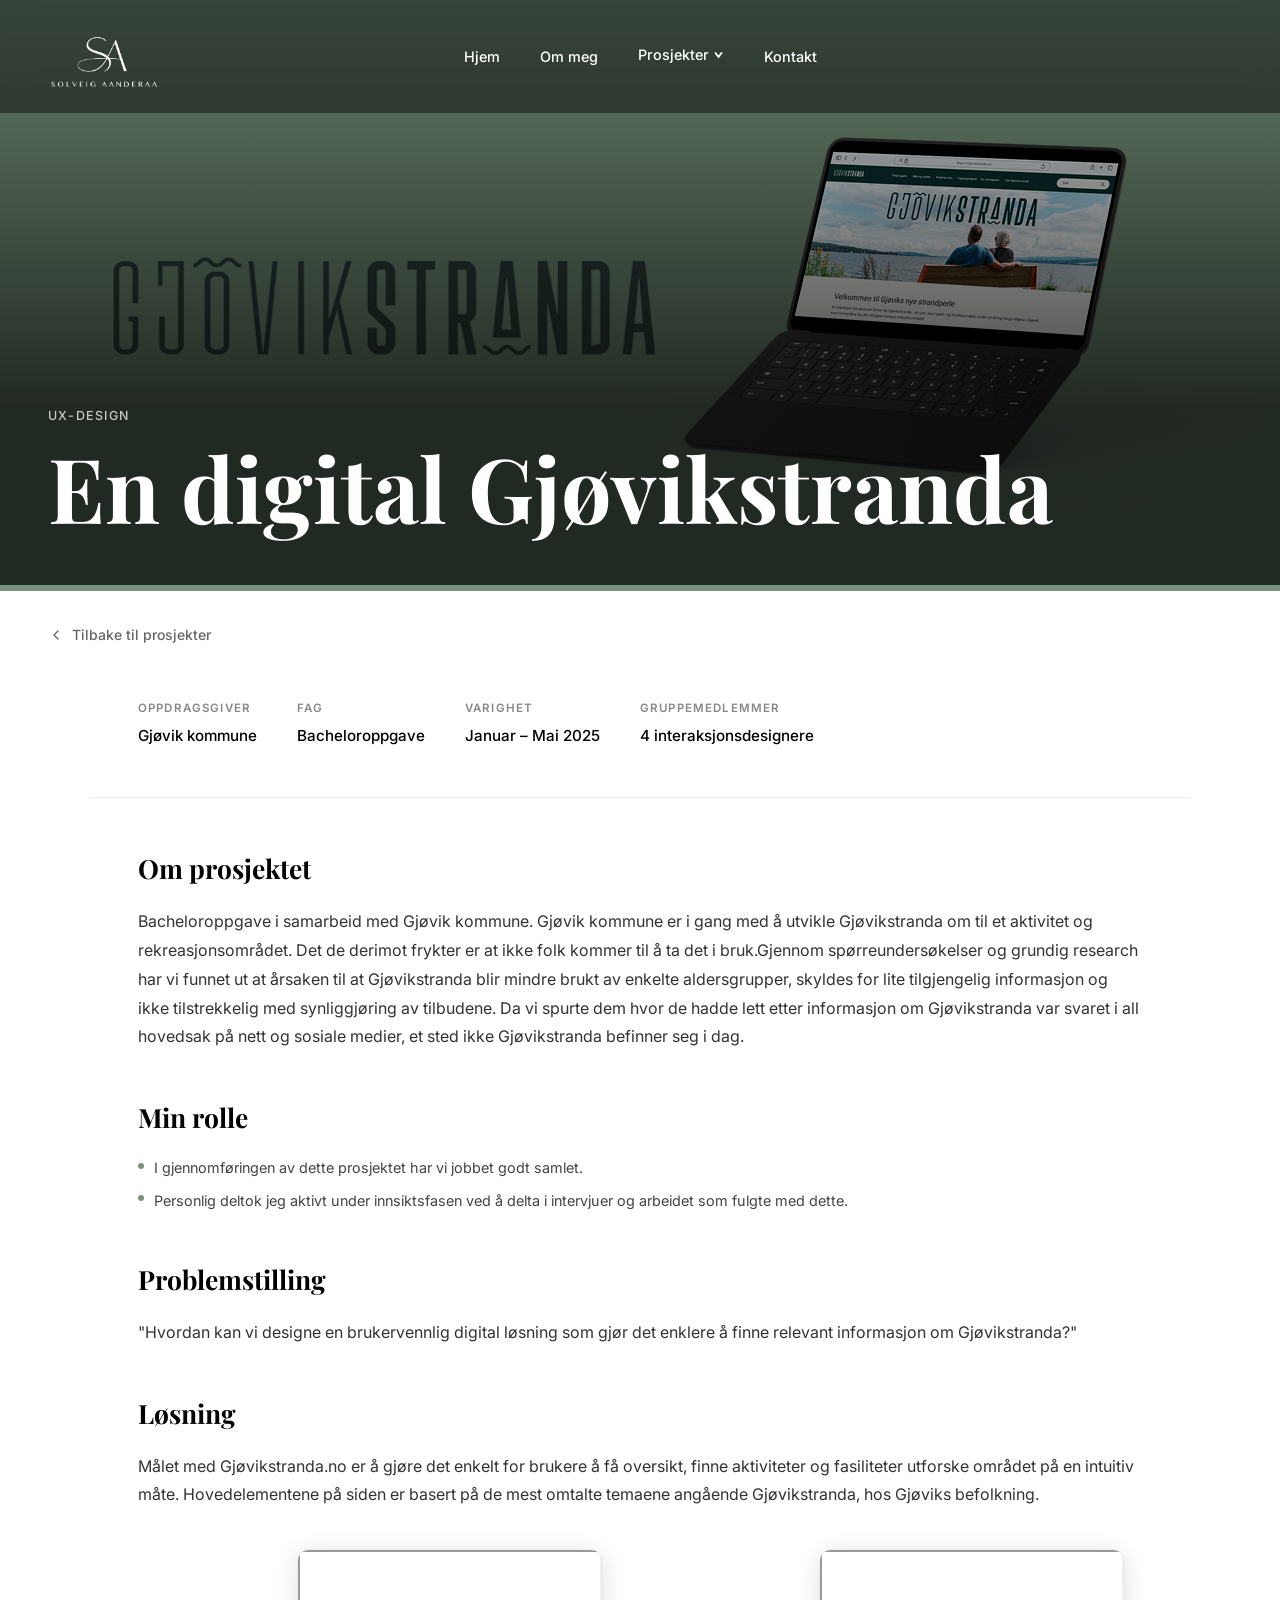
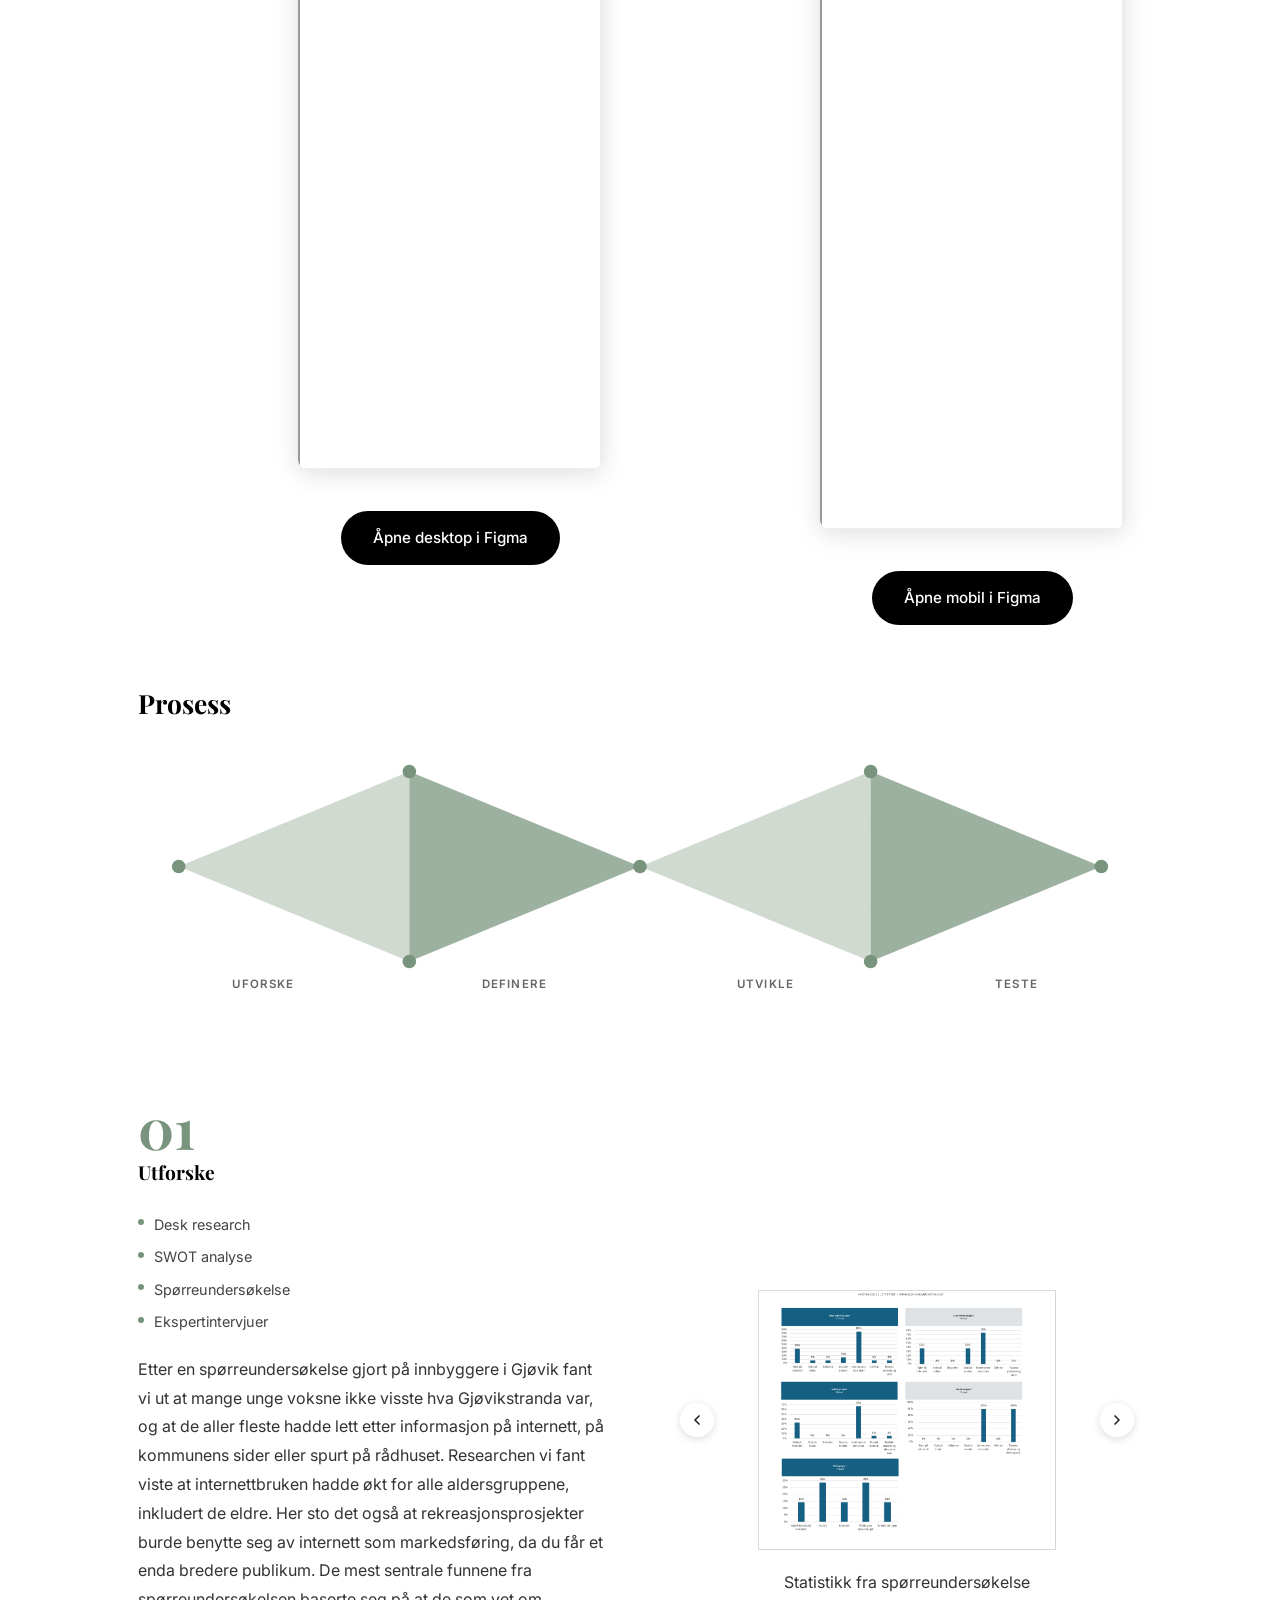
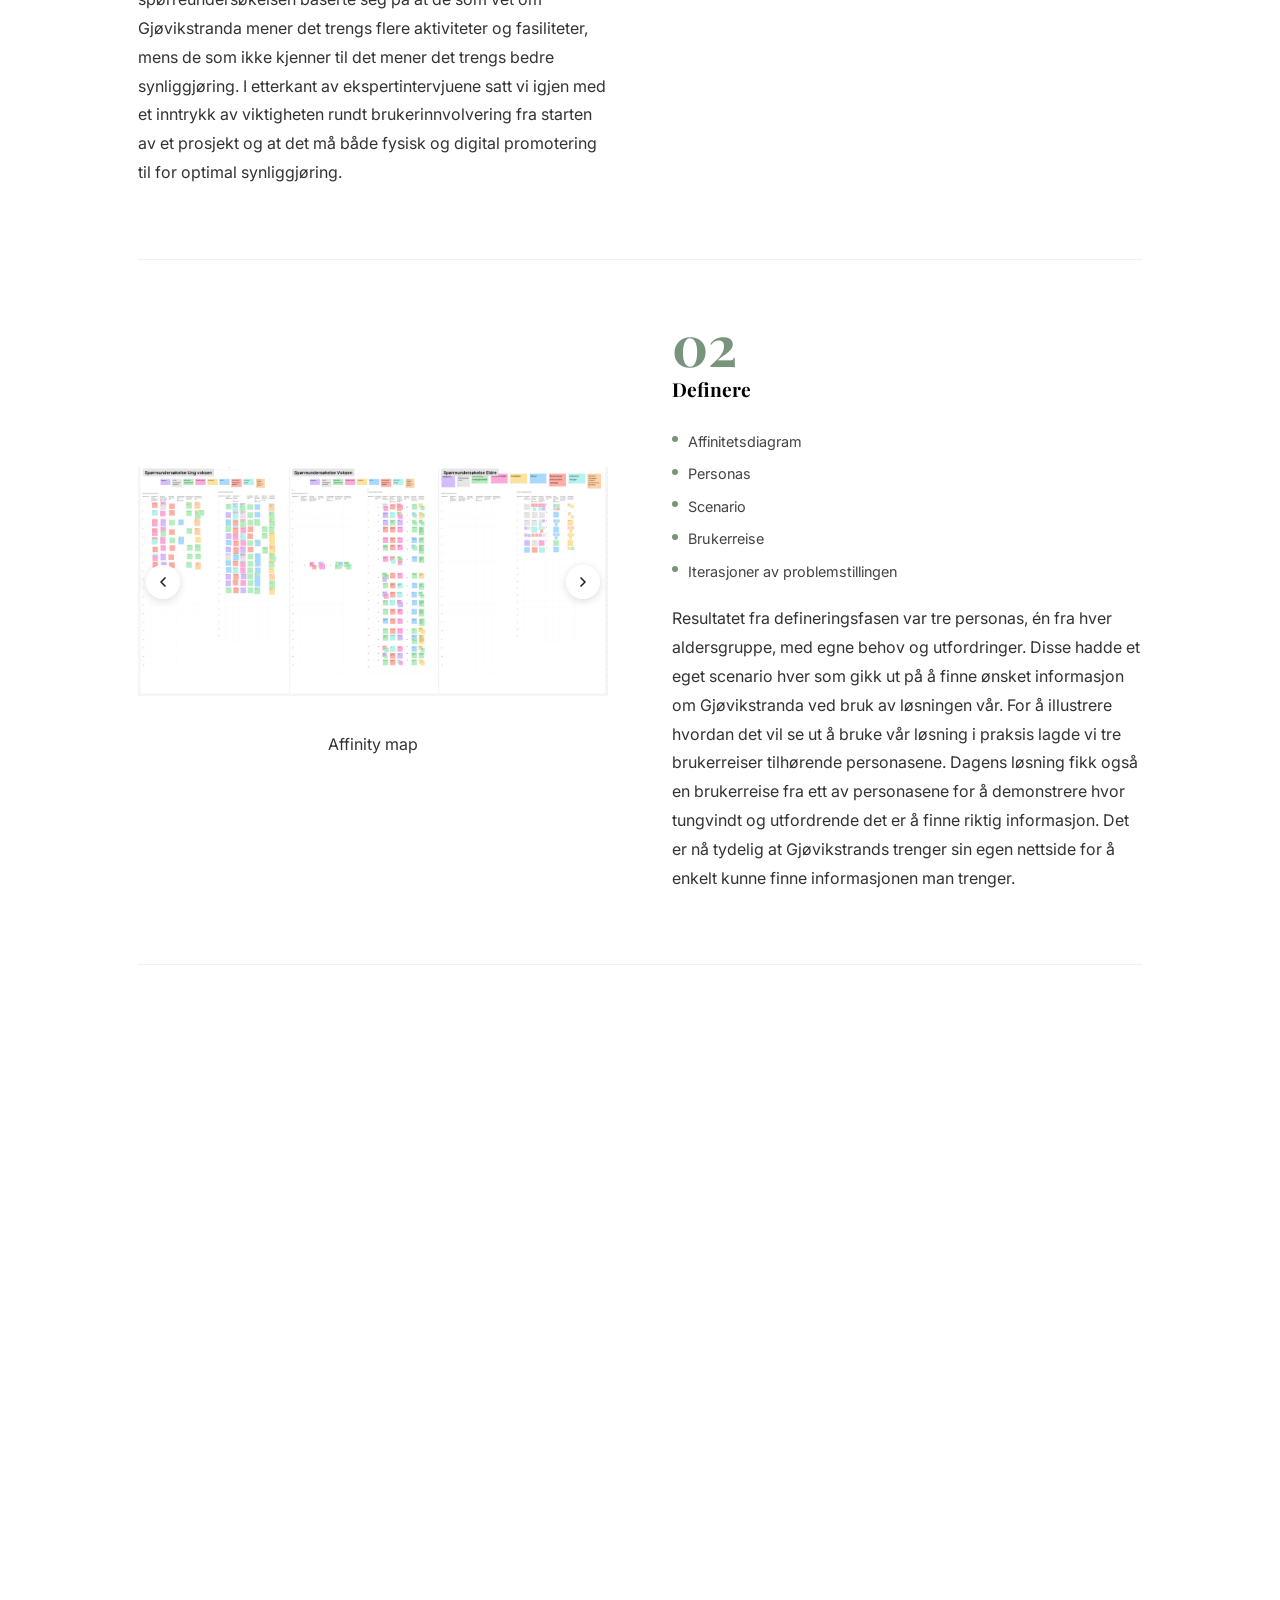
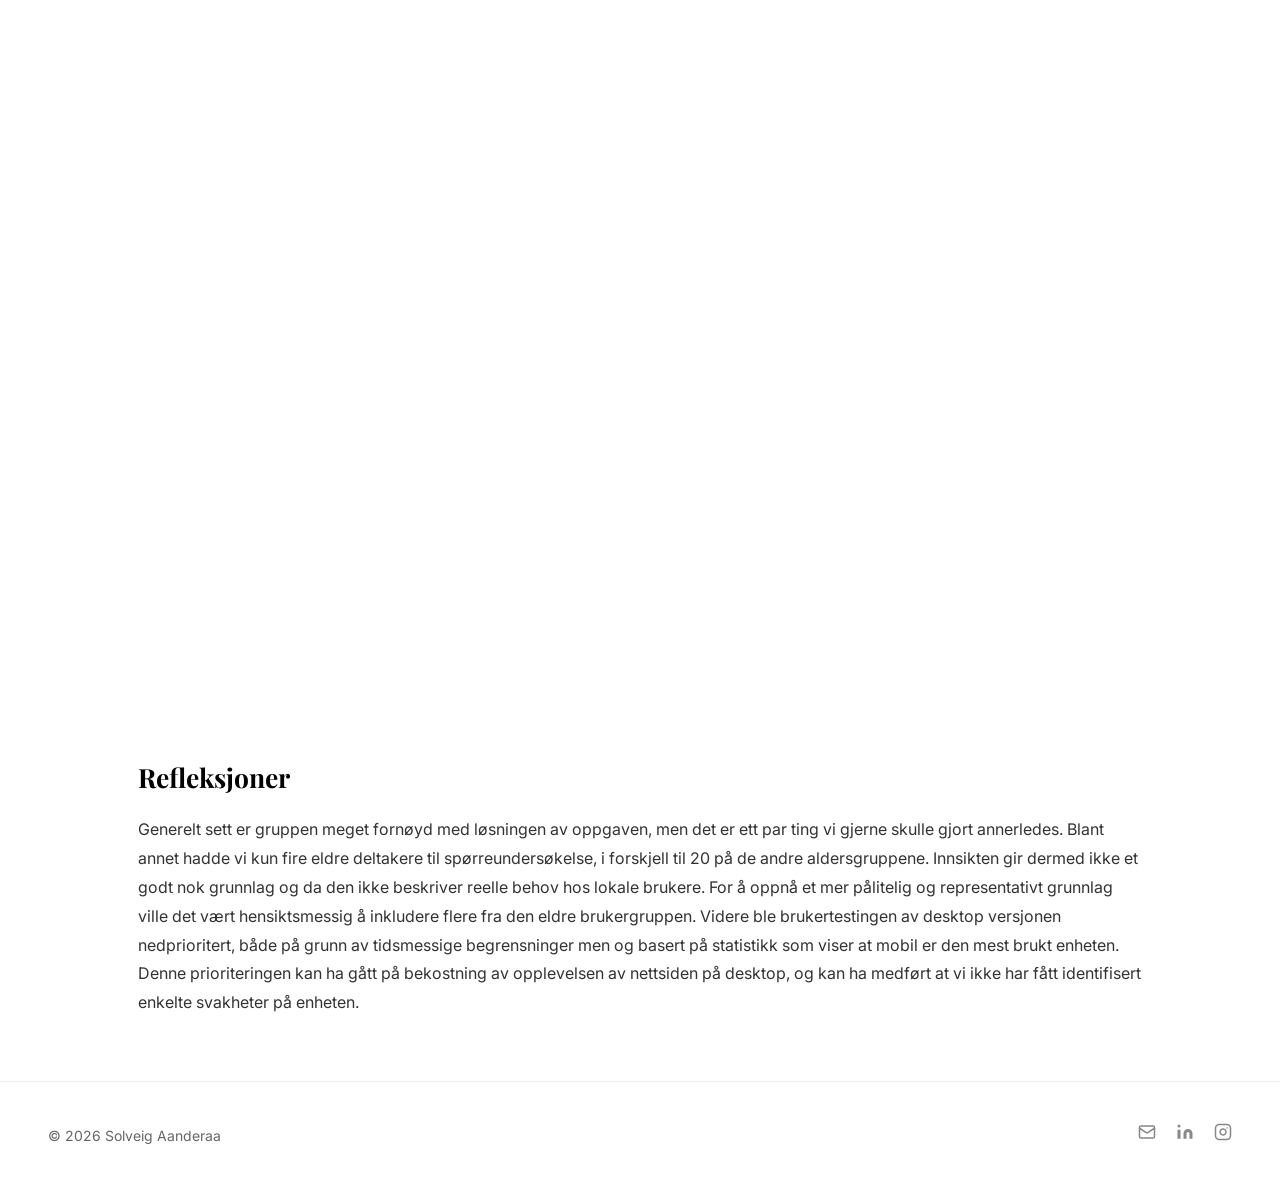
==== commit d0476025: "Gjør Min rolle til punktliste med aksentfarge på alle prosjektsider Co-Authored-By: Claude Sonnet 4." ====
--- a/gjovikstranda.html
+++ b/gjovikstranda.html
@@ -92,7 +92,10 @@
     <p>Bacheloroppgave i samarbeid med Gjøvik kommune. Gjøvik kommune er i gang med å utvikle Gjøvikstranda om til et aktivitet og rekreasjonsområdet. Det de derimot frykter er at ikke folk kommer til å ta det i bruk.Gjennom spørreundersøkelser og grundig research har vi funnet ut at årsaken til at Gjøvikstranda blir mindre brukt av enkelte aldersgrupper, skyldes for lite tilgjengelig informasjon og ikke tilstrekkelig med synliggjøring av tilbudene. Da vi spurte dem hvor de hadde lett etter informasjon om Gjøvikstranda var svaret i all hovedsak på nett og sosiale medier, et sted ikke Gjøvikstranda befinner seg i dag.</p>
 
     <h2>Min rolle</h2>
-    <p>[Placeholder: Beskrivelse av min rolle og bidrag i prosjektet.]</p>
+    <ul class="process-methods">
+      <li>I gjennomføringen av dette prosjektet har vi jobbet godt samlet.</li>
+      <li>Personlig deltok jeg aktivt under innsiktsfasen ved å delta i intervjuer og arbeidet som fulgte med dette.</li>
+    </ul>
 
     <h2>Problemstilling</h2>
     <p>"Hvordan kan vi designe en brukervennlig digital løsning som gjør det enklere å finne relevant informasjon om Gjøvikstranda?"</p>
--- a/style.css
+++ b/style.css
@@ -526,6 +526,29 @@
 
 .process-result { font-size: 0.9rem; color: #555; line-height: 1.75; }
 
+/* === IMAGE PAIRS (praksis) === */
+.img-pair-wrap { margin-bottom: 3rem; }
+.img-pair {
+  display: grid; grid-template-columns: 1fr 1fr;
+  gap: 1.25rem; margin-bottom: 0.75rem;
+}
+.img-pair__col { display: flex; flex-direction: column; gap: 0.75rem; }
+.img-pair__label {
+  font-size: 0.72rem; font-weight: 600; letter-spacing: 0.1em;
+  text-transform: uppercase; color: #888;
+}
+.img-pair__col img {
+  width: 100%; border-radius: 8px; display: block;
+  box-shadow: 0 2px 12px rgba(0,0,0,0.1); cursor: pointer;
+}
+.img-pair__caption { font-size: 0.82rem; color: #666; text-align: center; margin: 0; }
+.img-solo { margin-bottom: 3rem; }
+.img-solo img { width: 100%; border-radius: 8px; display: block; box-shadow: 0 2px 12px rgba(0,0,0,0.1); cursor: pointer; }
+.img-row-wrap { margin-bottom: 3rem; }
+.img-row { display: flex; gap: 1rem; margin-bottom: 0.75rem; }
+.img-row__col { flex: 1; min-width: 0; display: flex; flex-direction: column; gap: 0.75rem; }
+.img-row__col img { width: 100%; border-radius: 8px; display: block; box-shadow: 0 2px 12px rgba(0,0,0,0.1); cursor: pointer; }
+
 .process-item__visual {
   background: var(--project-accent, #f5f4f2);
   border-radius: 20px; height: 260px;
@@ -653,7 +676,8 @@
 
   .hero { overflow-x: hidden; }
   .hero__content { grid-template-columns: 1fr; padding: 0 1.5rem 4rem; gap: 2.5rem; overflow-x: hidden; }
-  .hero__image { order: -1; aspect-ratio: 4/3; }
+  .hero__image { order: -1; height: clamp(260px, 70vw, 420px); align-self: auto; }
+  .hero__image img { object-position: center center; }
   .hero__name-container { padding: 1.5rem 0 2rem; max-width: 100vw; }
 
   .section-wrap { padding: 4rem 1.5rem; }
@@ -688,6 +712,9 @@
   .proto-wrap--mobile  { display: flex; }
   .proto-duo { flex-direction: column; align-items: center; }
   .proto-duo__laptop { width: 100%; }
+  .img-pair { grid-template-columns: 1fr; }
+  .img-row { flex-wrap: wrap; }
+  .img-row__col { flex: 0 0 calc(50% - 0.5rem); }
 }
 
 @media (max-width: 480px) {
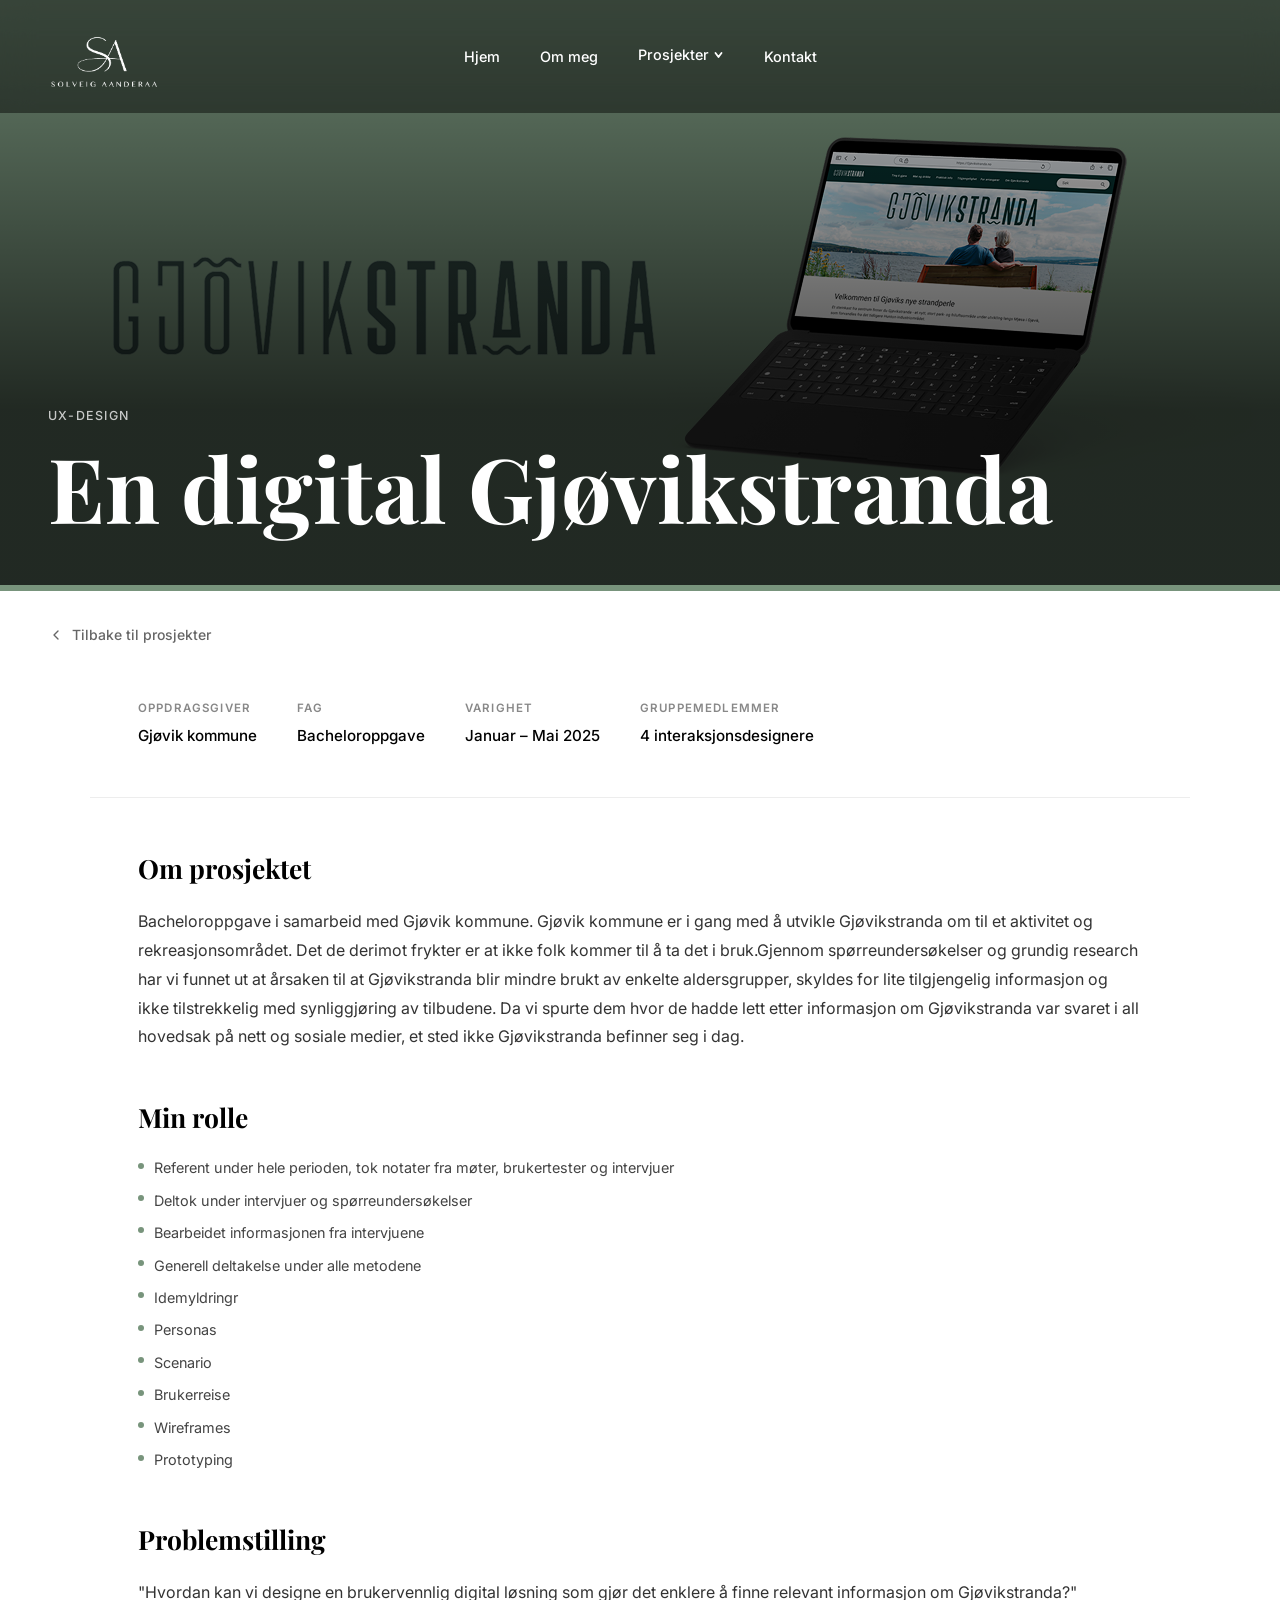
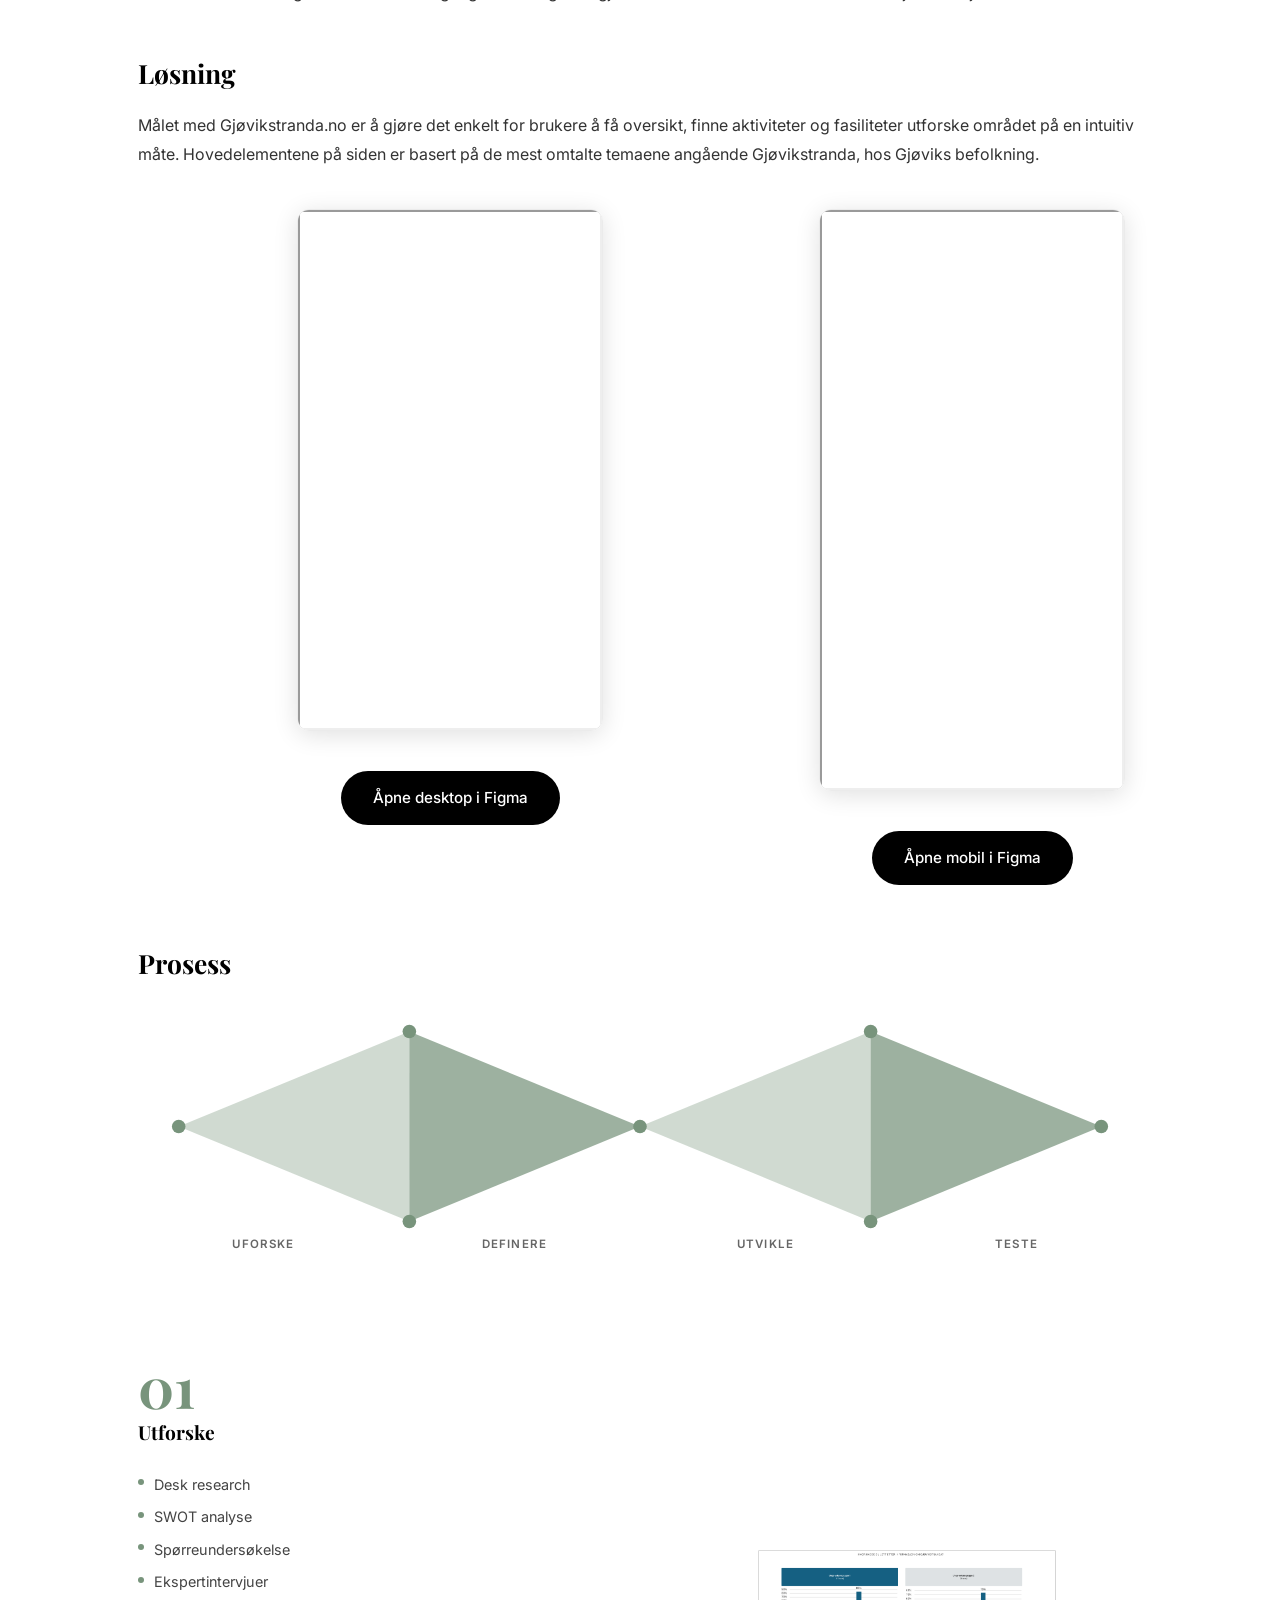
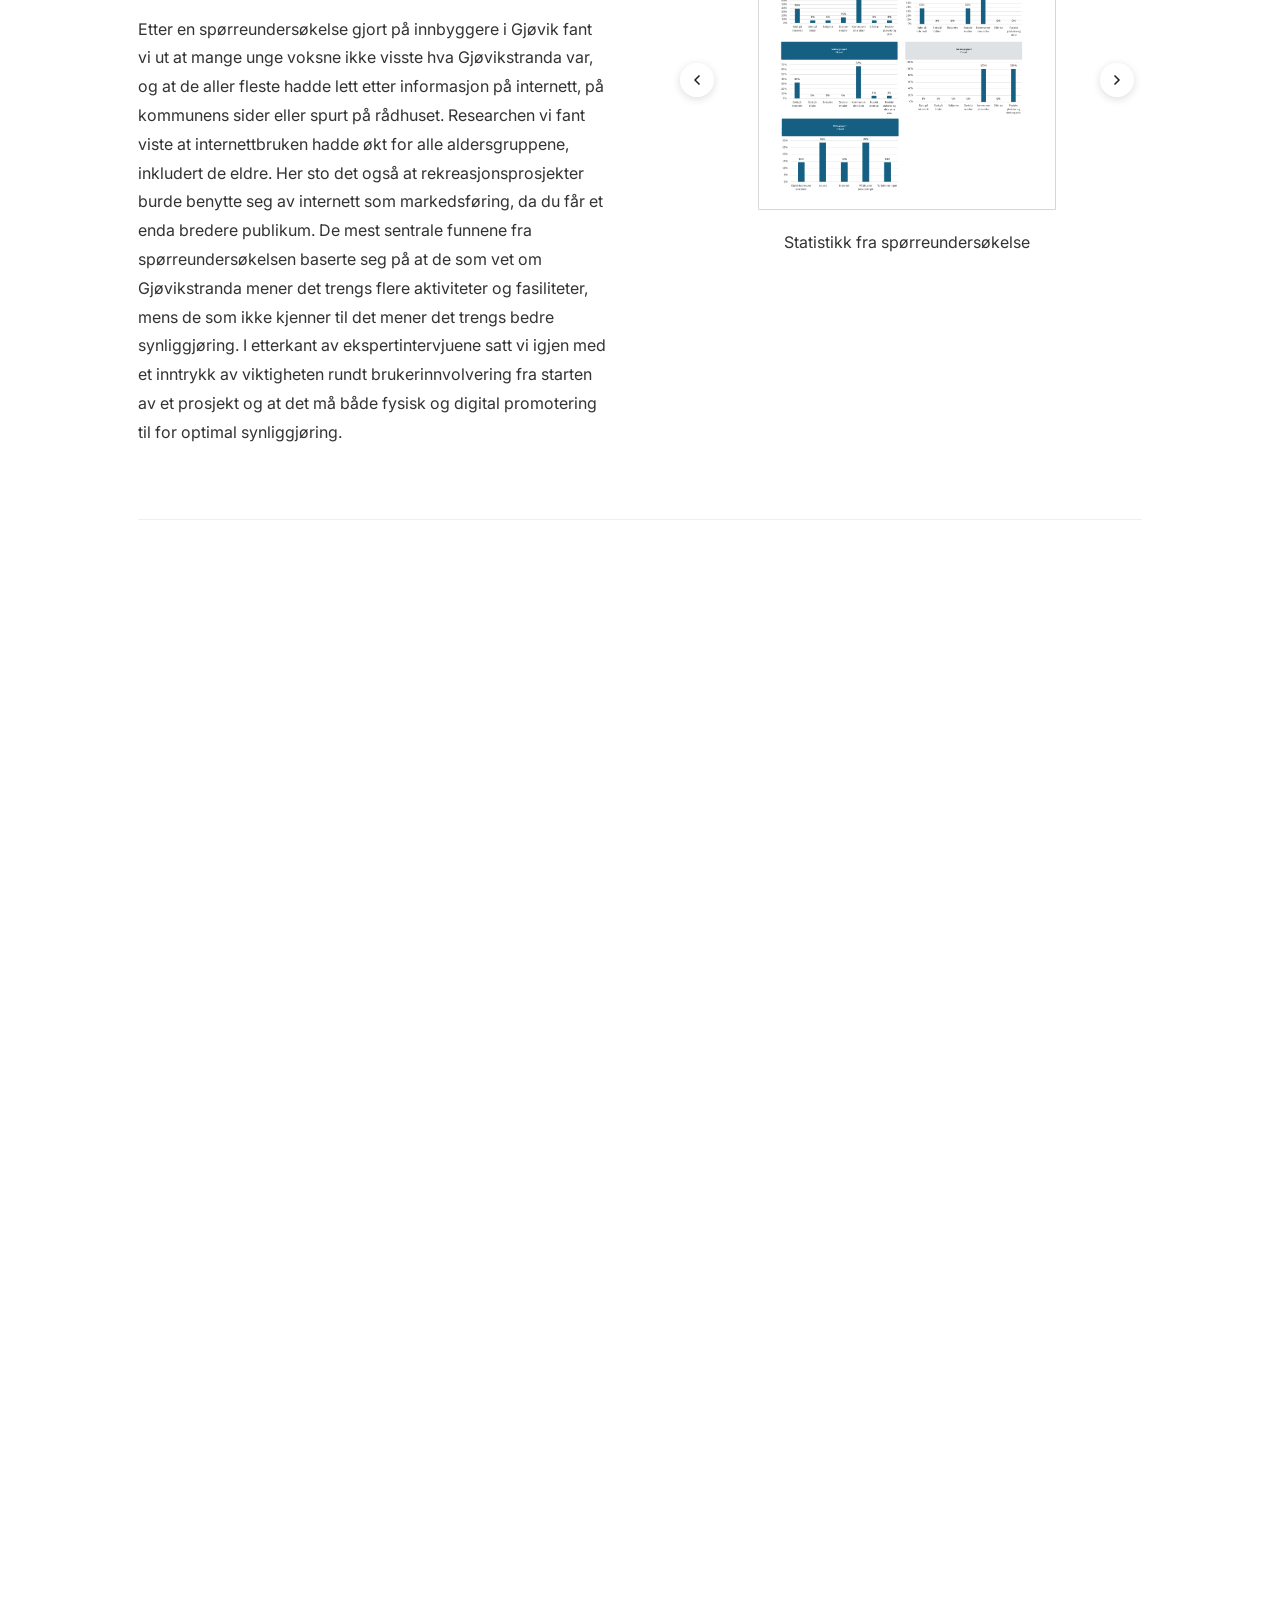
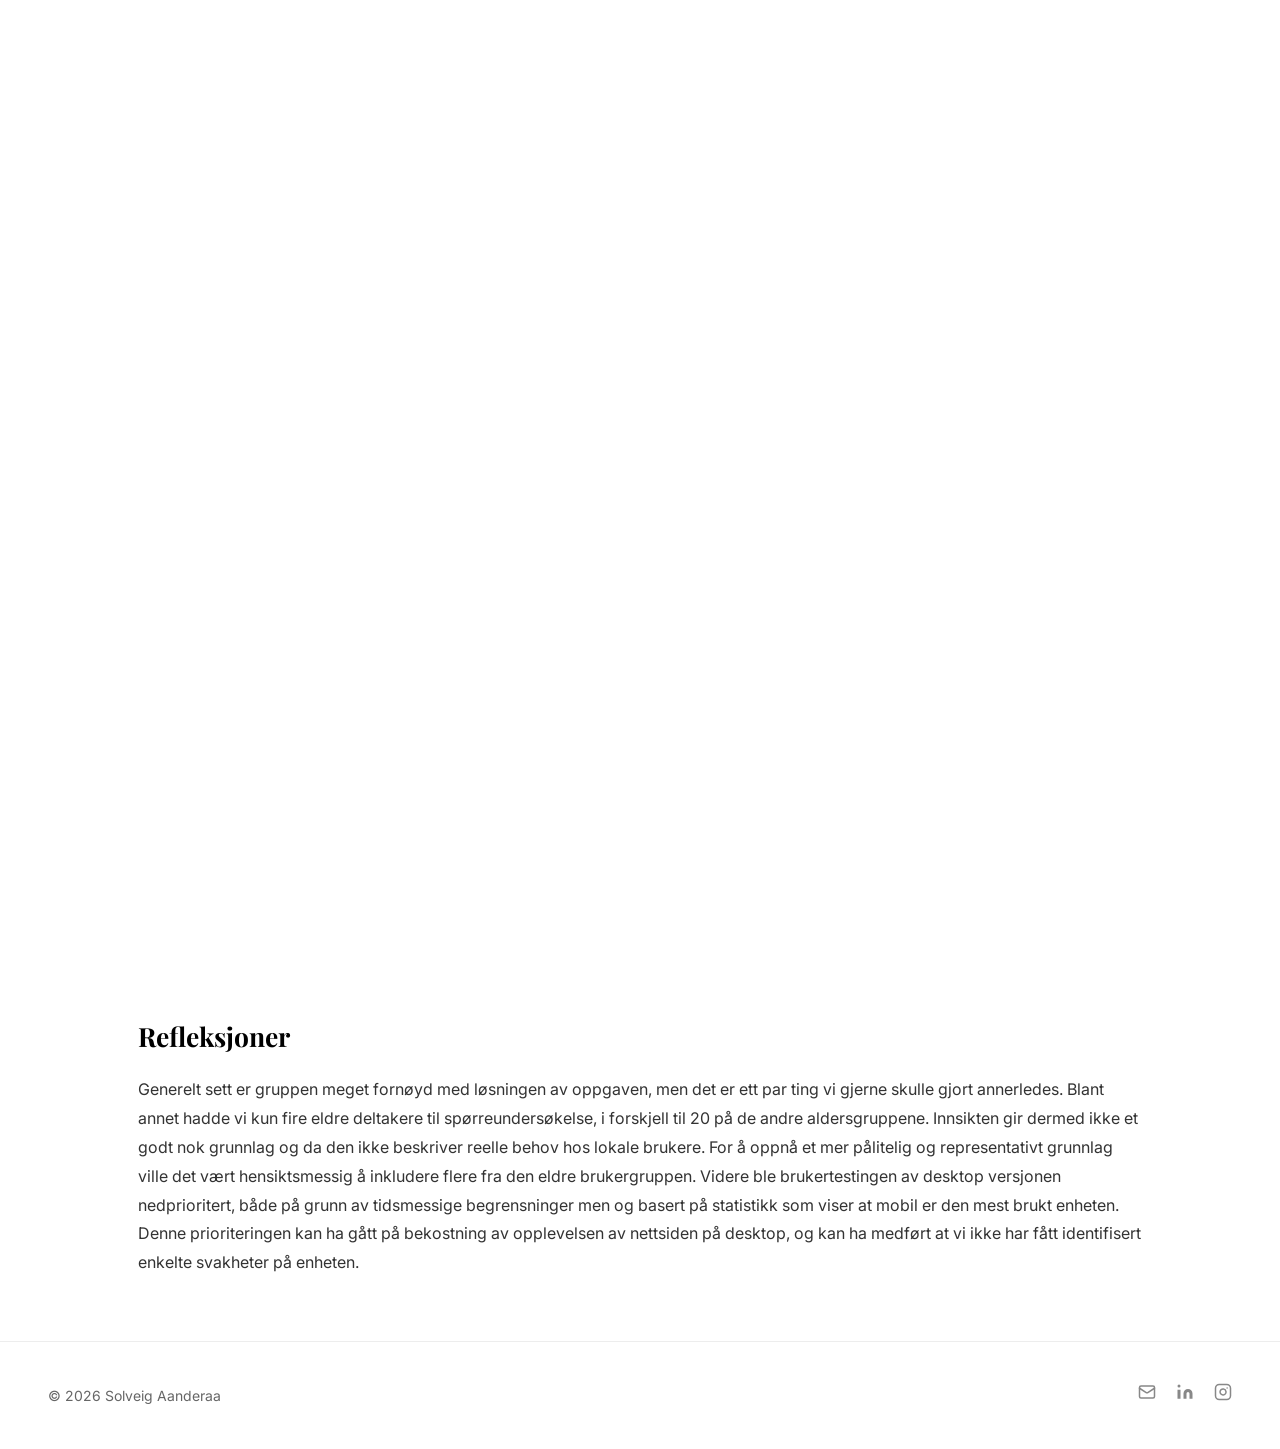
==== commit 15fff4a0: "Add favicon to all HTML files" ====
--- a/gjovikstranda.html
+++ b/gjovikstranda.html
@@ -3,6 +3,7 @@
 <head>
   <meta charset="UTF-8">
   <meta name="viewport" content="width=device-width, initial-scale=1.0">
+  <link rel="icon" type="image/svg+xml" href="favicon.svg">
   <title>En digital Gjøvikstranda – Solveig Aanderaa</title>
   <link rel="preconnect" href="https://fonts.googleapis.com">
   <link rel="preconnect" href="https://fonts.gstatic.com" crossorigin>
@@ -93,8 +94,16 @@
 
     <h2>Min rolle</h2>
     <ul class="process-methods">
-      <li>I gjennomføringen av dette prosjektet har vi jobbet godt samlet.</li>
-      <li>Personlig deltok jeg aktivt under innsiktsfasen ved å delta i intervjuer og arbeidet som fulgte med dette.</li>
+      <li>Referent under hele perioden, tok notater fra møter, brukertester og intervjuer</li>
+      <li>Deltok under intervjuer og spørreundersøkelser</li>
+      <li>Bearbeidet informasjonen fra intervjuene</li>
+      <li>Generell deltakelse under alle metodene</li>
+      <li>Idemyldringr</li>
+      <li>Personas</li>
+      <li>Scenario</li>
+      <li>Brukerreise</li>
+      <li>Wireframes</li>
+      <li>Prototyping</li>
     </ul>
 
     <h2>Problemstilling</h2>
--- a/style.css
+++ b/style.css
@@ -244,7 +244,11 @@
 
 .project-card--large { margin-bottom: 1.5rem; }
 
-.projects-grid { display: grid; grid-template-columns: 1fr 1fr; gap: 1.5rem; }
+.projects-grid { display: grid; grid-template-columns: repeat(2, minmax(0, 1fr)); gap: 1.5rem; }
+
+@media (max-width: 720px) {
+  .projects-grid { grid-template-columns: 1fr; }
+}
 
 /* === CONTACT === */
 .contact__heading {
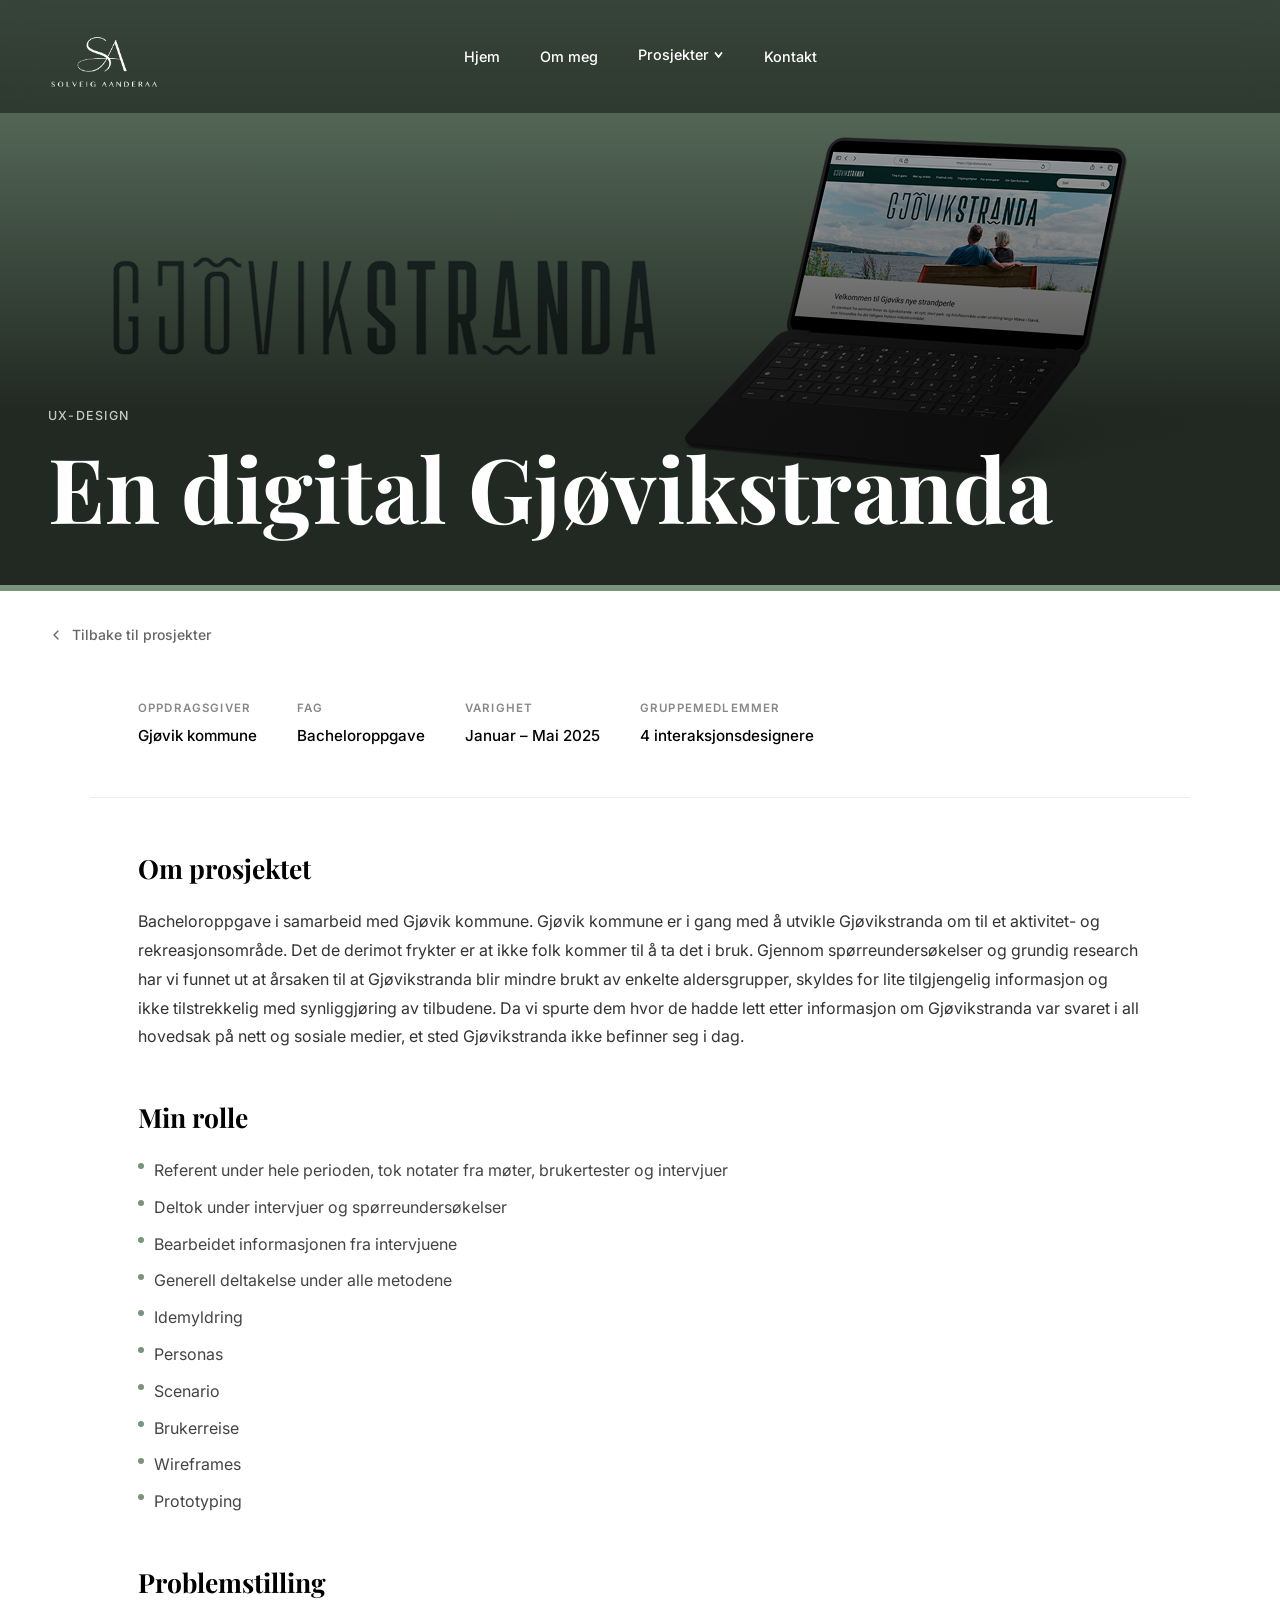
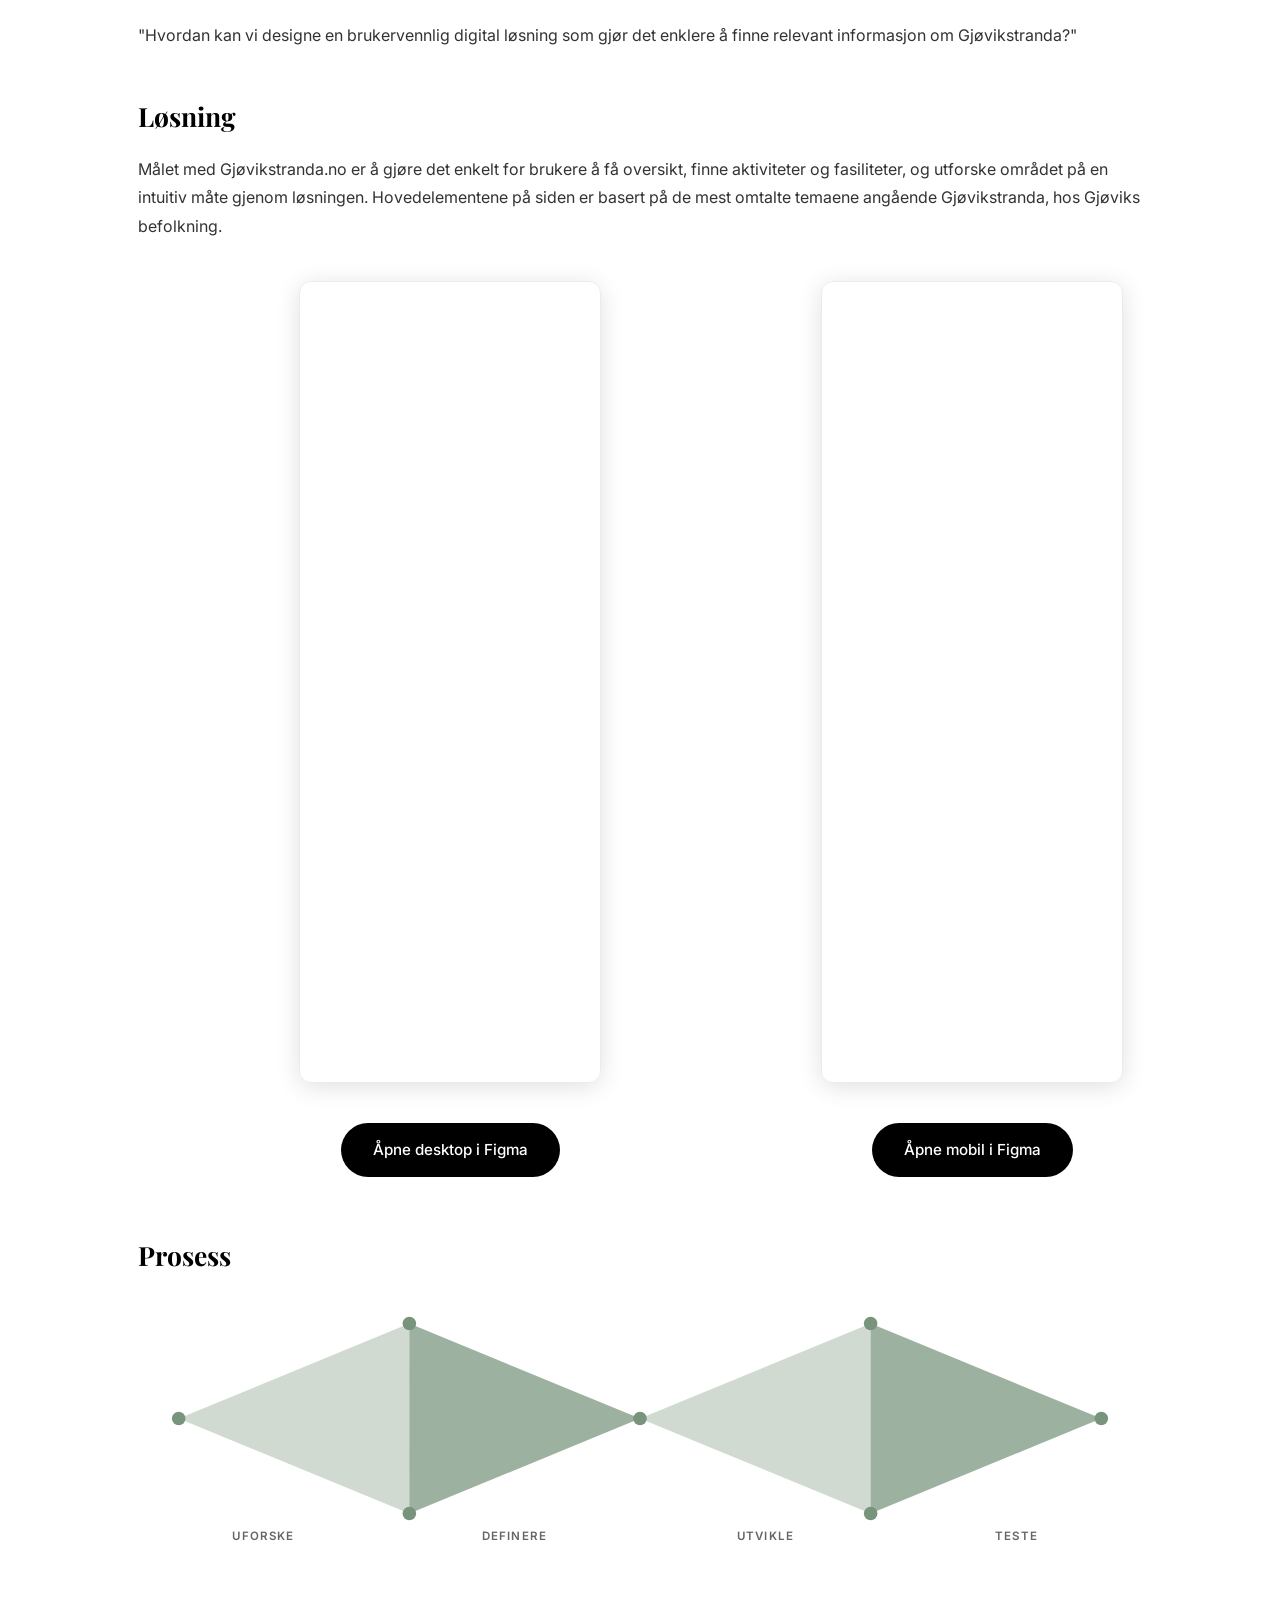
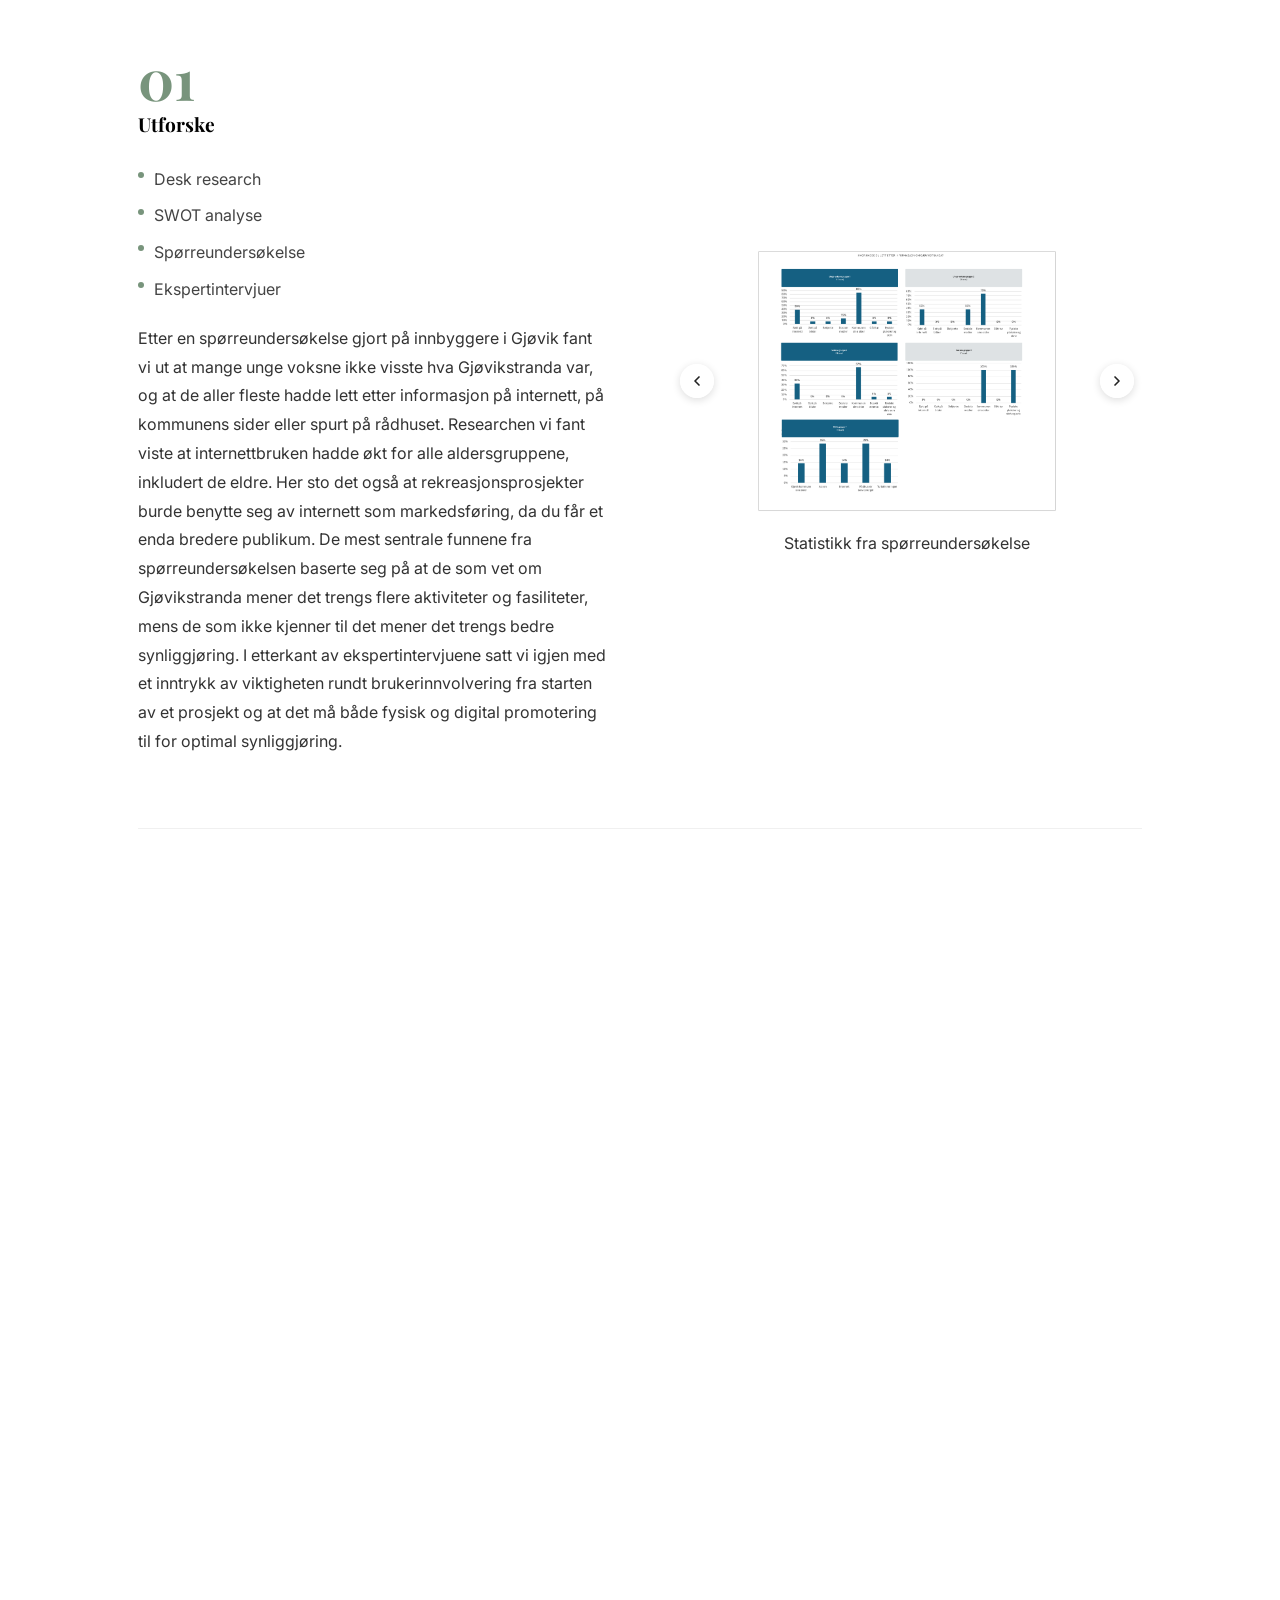
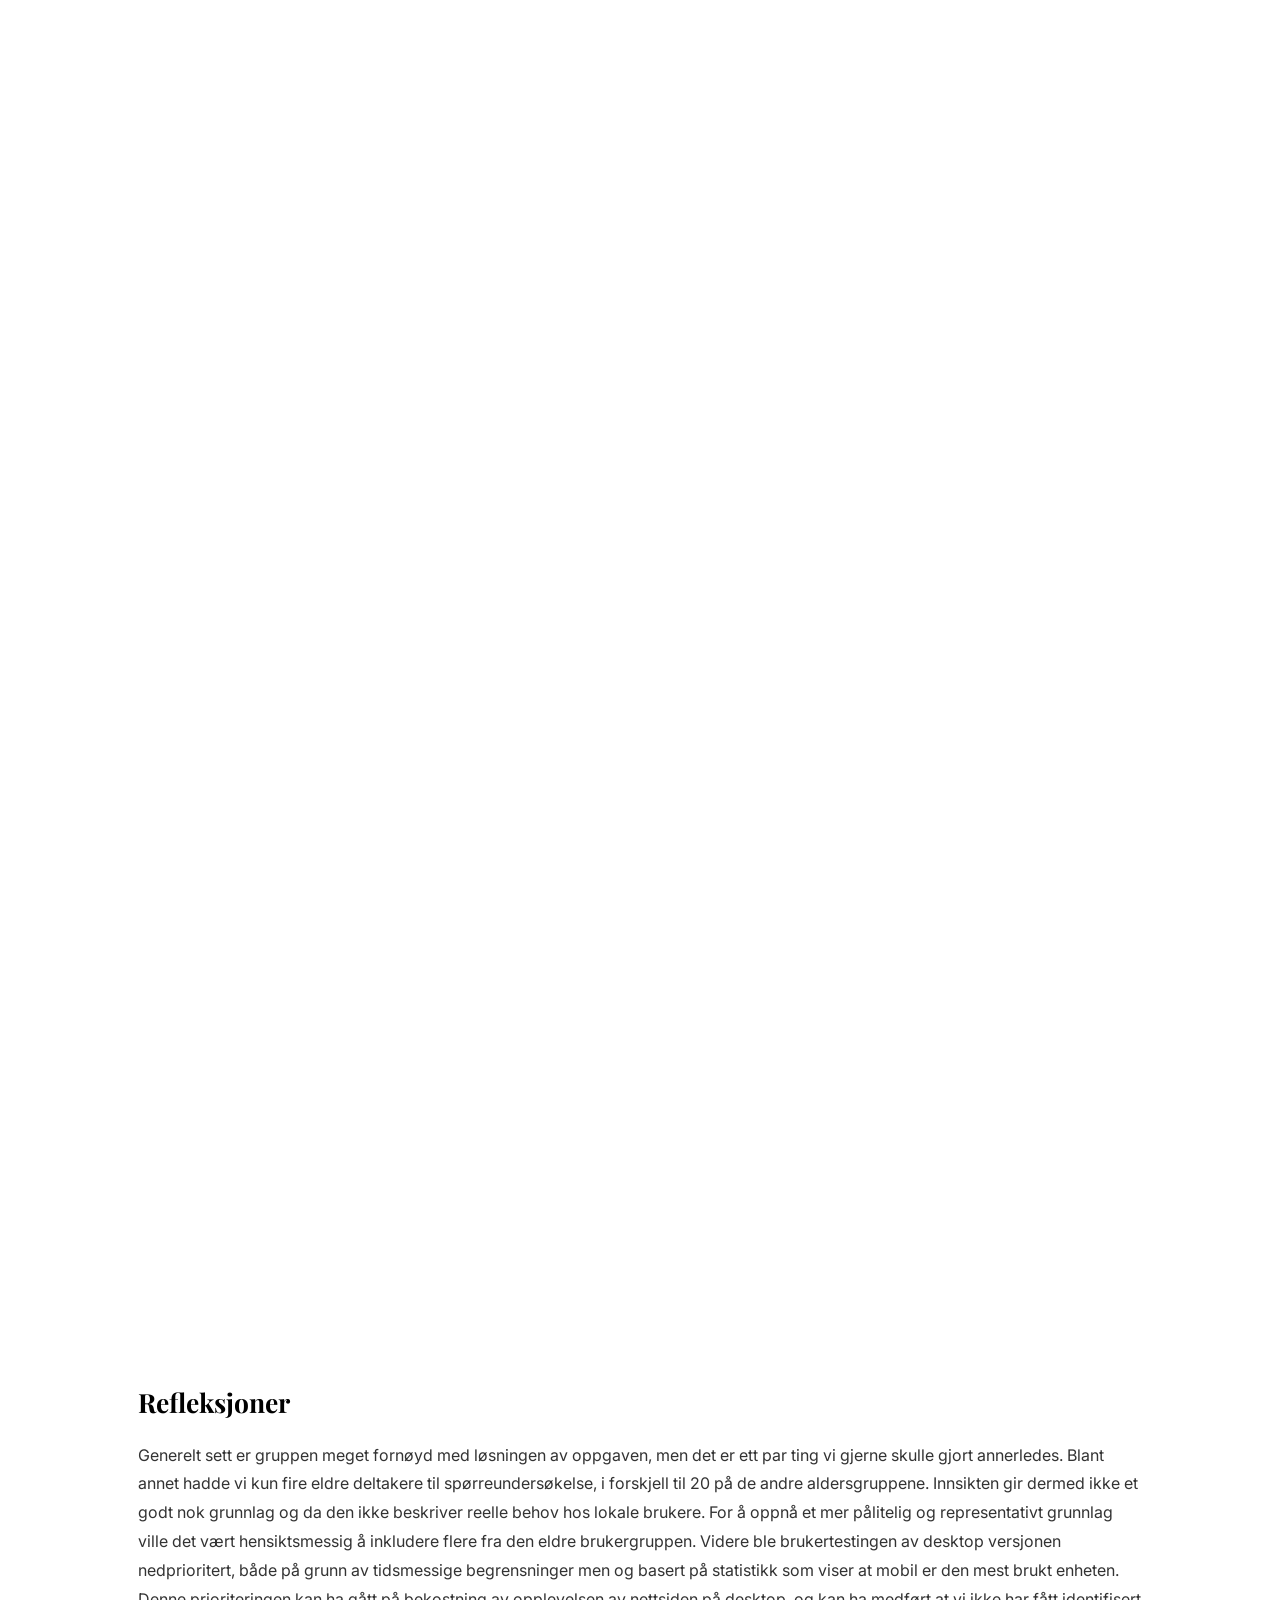
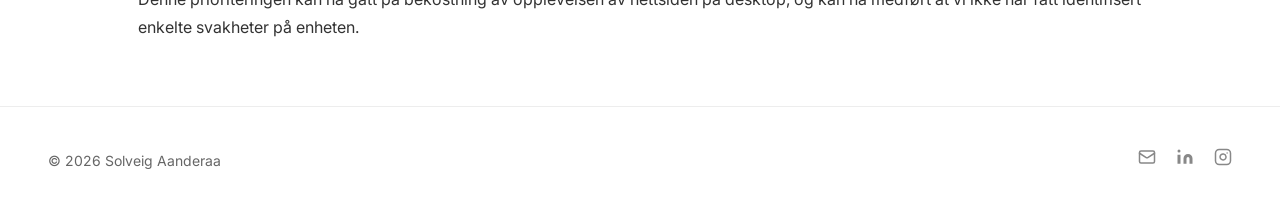
==== commit 8ffe479e: "Oppdater nettsideinnhold og eiendeler" ====
--- a/gjovikstranda.html
+++ b/gjovikstranda.html
@@ -90,7 +90,14 @@
   <div class="project-body">
 
     <h2>Om prosjektet</h2>
-    <p>Bacheloroppgave i samarbeid med Gjøvik kommune. Gjøvik kommune er i gang med å utvikle Gjøvikstranda om til et aktivitet og rekreasjonsområdet. Det de derimot frykter er at ikke folk kommer til å ta det i bruk.Gjennom spørreundersøkelser og grundig research har vi funnet ut at årsaken til at Gjøvikstranda blir mindre brukt av enkelte aldersgrupper, skyldes for lite tilgjengelig informasjon og ikke tilstrekkelig med synliggjøring av tilbudene. Da vi spurte dem hvor de hadde lett etter informasjon om Gjøvikstranda var svaret i all hovedsak på nett og sosiale medier, et sted ikke Gjøvikstranda befinner seg i dag.</p>
+    <p>Bacheloroppgave i samarbeid med Gjøvik kommune. Gjøvik kommune er i gang 
+      med å utvikle Gjøvikstranda om til et aktivitet- og rekreasjonsområde. 
+      Det de derimot frykter er at ikke folk kommer til å ta det i bruk. 
+      Gjennom spørreundersøkelser og grundig research har vi funnet ut at årsaken til at 
+      Gjøvikstranda blir mindre brukt av enkelte aldersgrupper, 
+      skyldes for lite tilgjengelig informasjon og ikke tilstrekkelig med synliggjøring av tilbudene. 
+      Da vi spurte dem hvor de hadde lett etter informasjon om Gjøvikstranda var svaret i all hovedsak 
+      på nett og sosiale medier, et sted Gjøvikstranda ikke befinner seg i dag.</p>
 
     <h2>Min rolle</h2>
     <ul class="process-methods">
@@ -98,7 +105,7 @@
       <li>Deltok under intervjuer og spørreundersøkelser</li>
       <li>Bearbeidet informasjonen fra intervjuene</li>
       <li>Generell deltakelse under alle metodene</li>
-      <li>Idemyldringr</li>
+      <li>Idemyldring</li>
       <li>Personas</li>
       <li>Scenario</li>
       <li>Brukerreise</li>
@@ -110,7 +117,8 @@
     <p>"Hvordan kan vi designe en brukervennlig digital løsning som gjør det enklere å finne relevant informasjon om Gjøvikstranda?"</p>
 
     <h2>Løsning</h2>
-    <p>Målet med Gjøvikstranda.no er å gjøre det enkelt for brukere å få oversikt, finne aktiviteter og fasiliteter utforske området på en intuitiv måte. Hovedelementene på siden er basert på de mest omtalte temaene angående Gjøvikstranda, hos Gjøviks befolkning.</p>
+    <p>Målet med Gjøvikstranda.no er å gjøre det enkelt for brukere å få oversikt, finne aktiviteter og fasiliteter, og utforske området på en intuitiv måte gjenom løsningen. 
+      Hovedelementene på siden er basert på de mest omtalte temaene angående Gjøvikstranda, hos Gjøviks befolkning.</p>
 
     <!-- FIGMA PROTOTYPE -->
     <div class="proto-duo">
--- a/style.css
+++ b/style.css
@@ -249,6 +249,72 @@
 @media (max-width: 720px) {
   .projects-grid { grid-template-columns: 1fr; }
 }
+
+/* === HERO HIGHLIGHT === */
+.hero-highlight { color: #000; font-weight: 700; }
+
+/* === NAV SUB (dropdown) === */
+.nav-sub { background: #ffffff; }
+.nav-sub .nav-sub__inner {
+  background: #ffffff;
+  color: #463f3a;
+  border-radius: 12px;
+  padding: 0.25rem;
+  box-shadow: 0 12px 36px rgba(0,0,0,0.12);
+  z-index: 1200;
+}
+
+/* Dropdown links: force explicit black text and spacing so parent styles can't hide them */
+.nav-sub .nav-sub__inner a {
+  color: #000000 !important;
+  display: block;
+  padding: 12px 20px;
+  text-decoration: none;
+  border-radius: 8px;
+  transition: background 0.12s ease, color 0.12s ease;
+}
+.nav-sub .nav-sub__inner a:hover,
+.nav-sub .nav-sub__inner a:focus {
+  background: #f5f5f5;
+  color: #000000 !important;
+}
+
+/* Ensure project-page variant cannot invert dropdown text */
+.navbar--project .nav-sub .nav-sub__inner,
+.navbar--project .nav-sub .nav-sub__inner a {
+  filter: none !important;
+  color: #000000 !important;
+}
+
+/* Mobile/compact dropdown (hamburger) links */
+.navbar__dropdown a {
+  color: #000000 !important;
+  padding: 12px 20px;
+  display: block;
+  text-decoration: none;
+}
+.navbar__dropdown a:hover { background: #f5f5f5; color: #000000 !important; }
+
+/* === FIGMA IFRAME SIZING === */
+iframe[src*="figma.com"] {
+  width: 100%;
+  min-height: 700px;
+  border: none;
+}
+@media (min-width: 1024px) {
+  iframe[src*="figma.com"] { min-height: 800px; }
+}
+@media (max-width: 720px) {
+  iframe[src*="figma.com"] { min-height: 700px; }
+}
+
+/* === PROJECT PAGES: LIST SIZE === */
+.project-body ul, .project-body li, .project-body ul li { font-size: 1rem; line-height: 1.8; }
+
+/* === INTEREST CARDS (clickable) === */
+.interest-card { cursor: pointer; transition: transform 0.18s ease; }
+.interest-card:focus { outline: 3px solid rgba(70,63,58,0.12); outline-offset: 3px; }
+.interest-card:hover { transform: translateY(-6px); }
 
 /* === CONTACT === */
 .contact__heading {
@@ -515,7 +581,6 @@
 }
 
 .process-methods { list-style: none; display: flex; flex-direction: column; gap: 0.5rem; margin-bottom: 1.25rem; }
-
 .process-methods li {
   font-size: 0.9rem; color: #444;
   display: flex; align-items: flex-start; gap: 0.6rem;
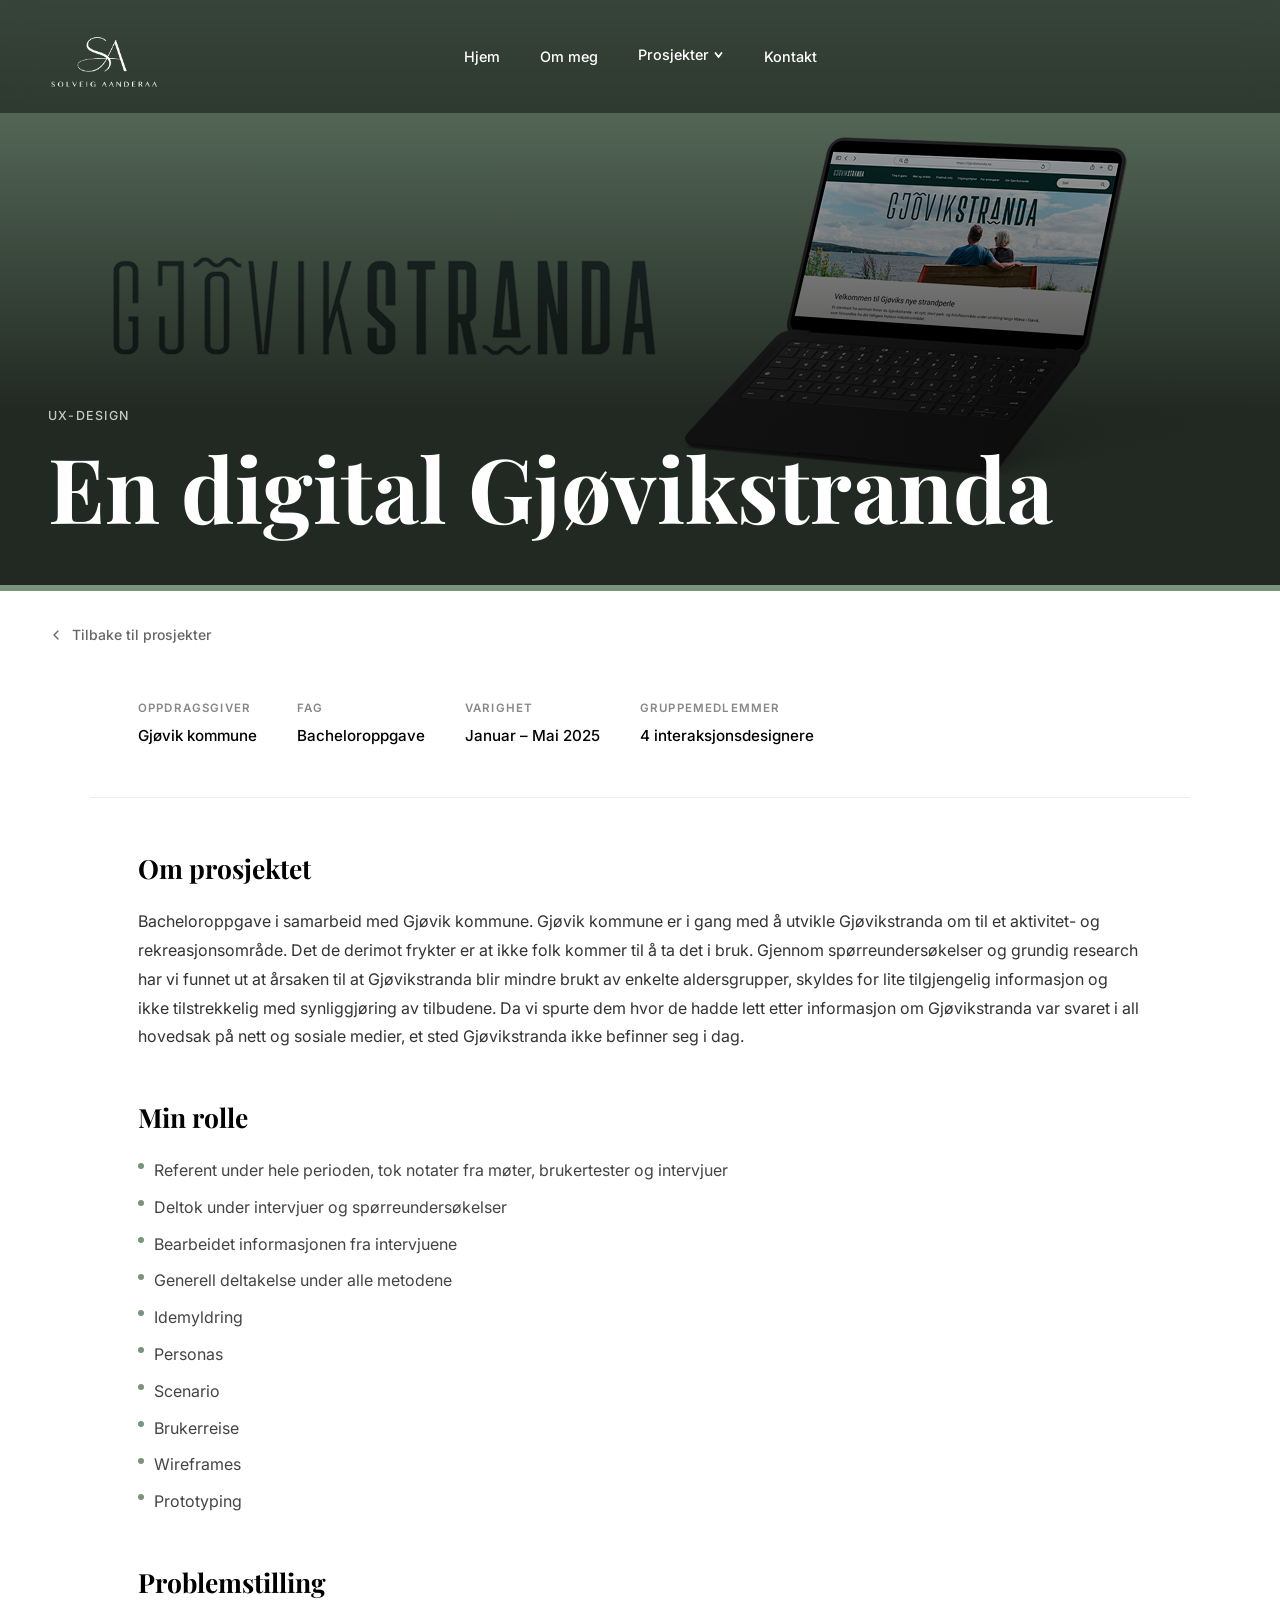
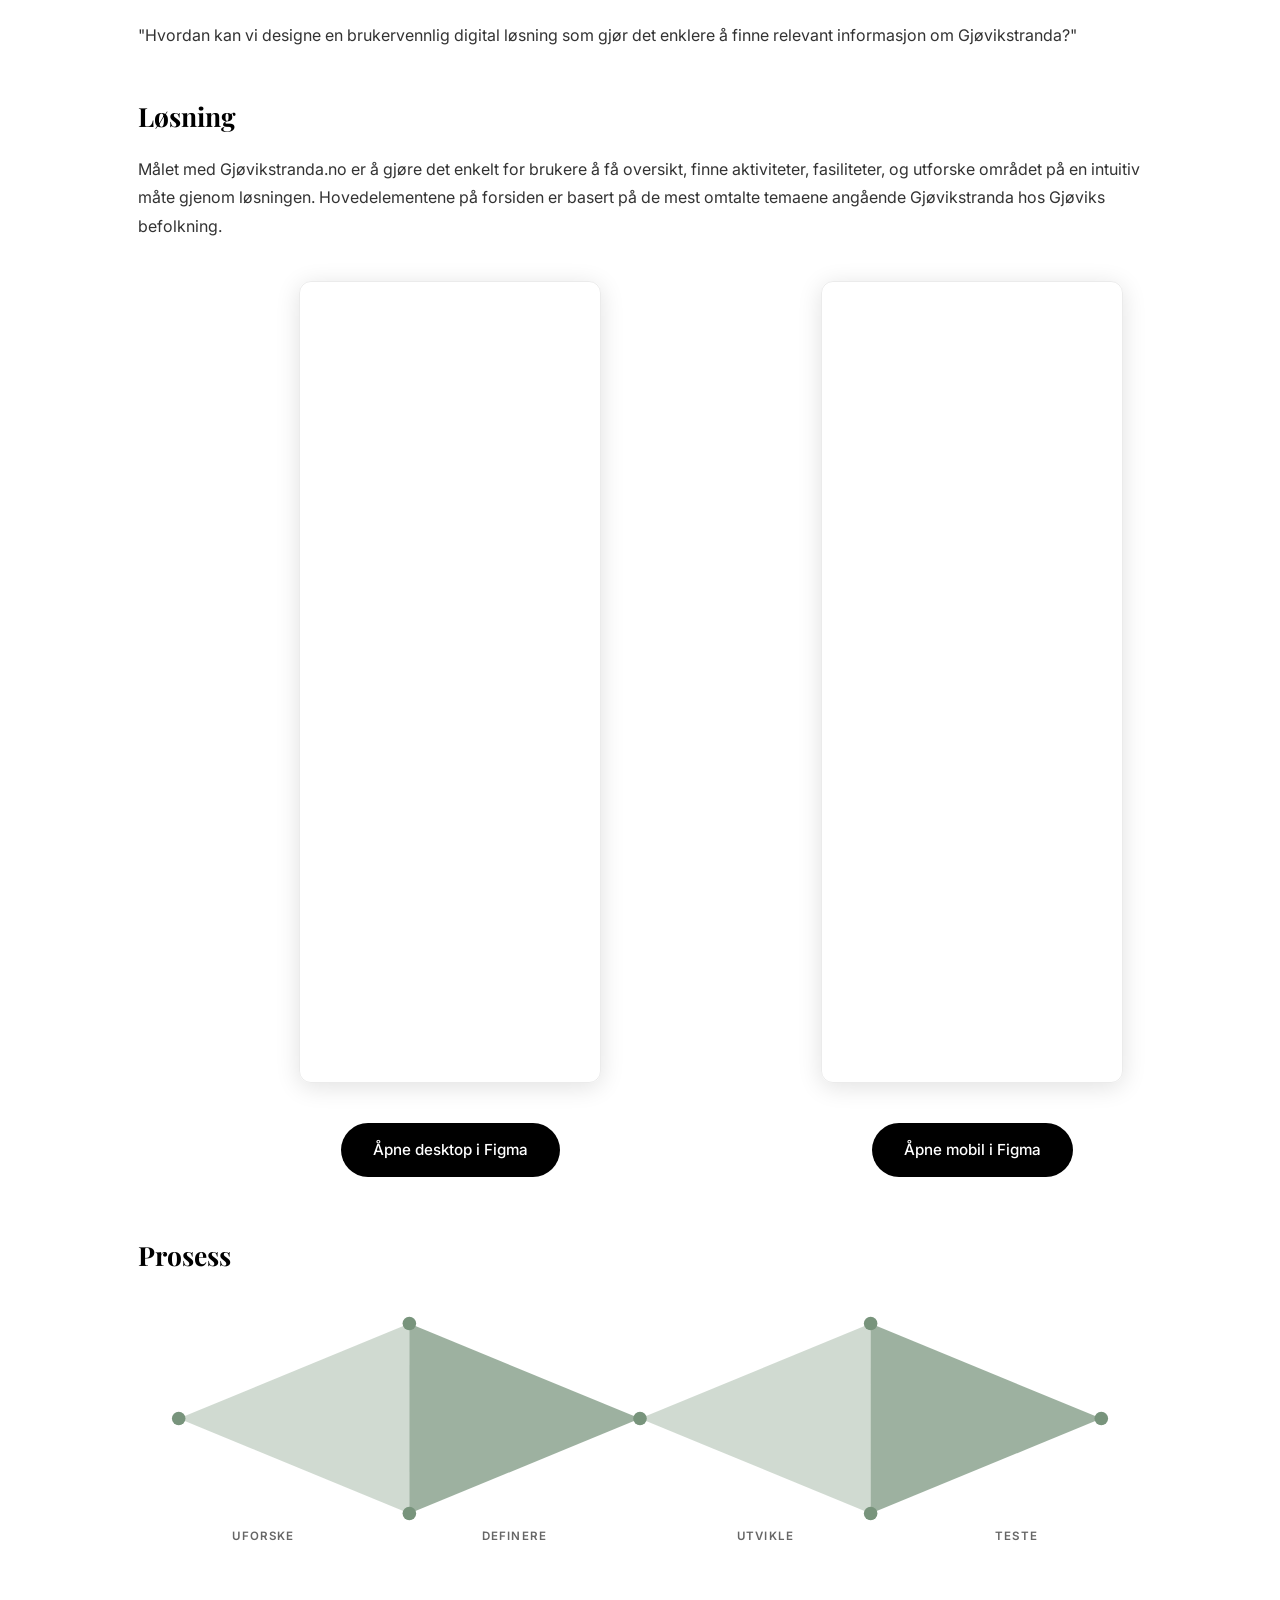
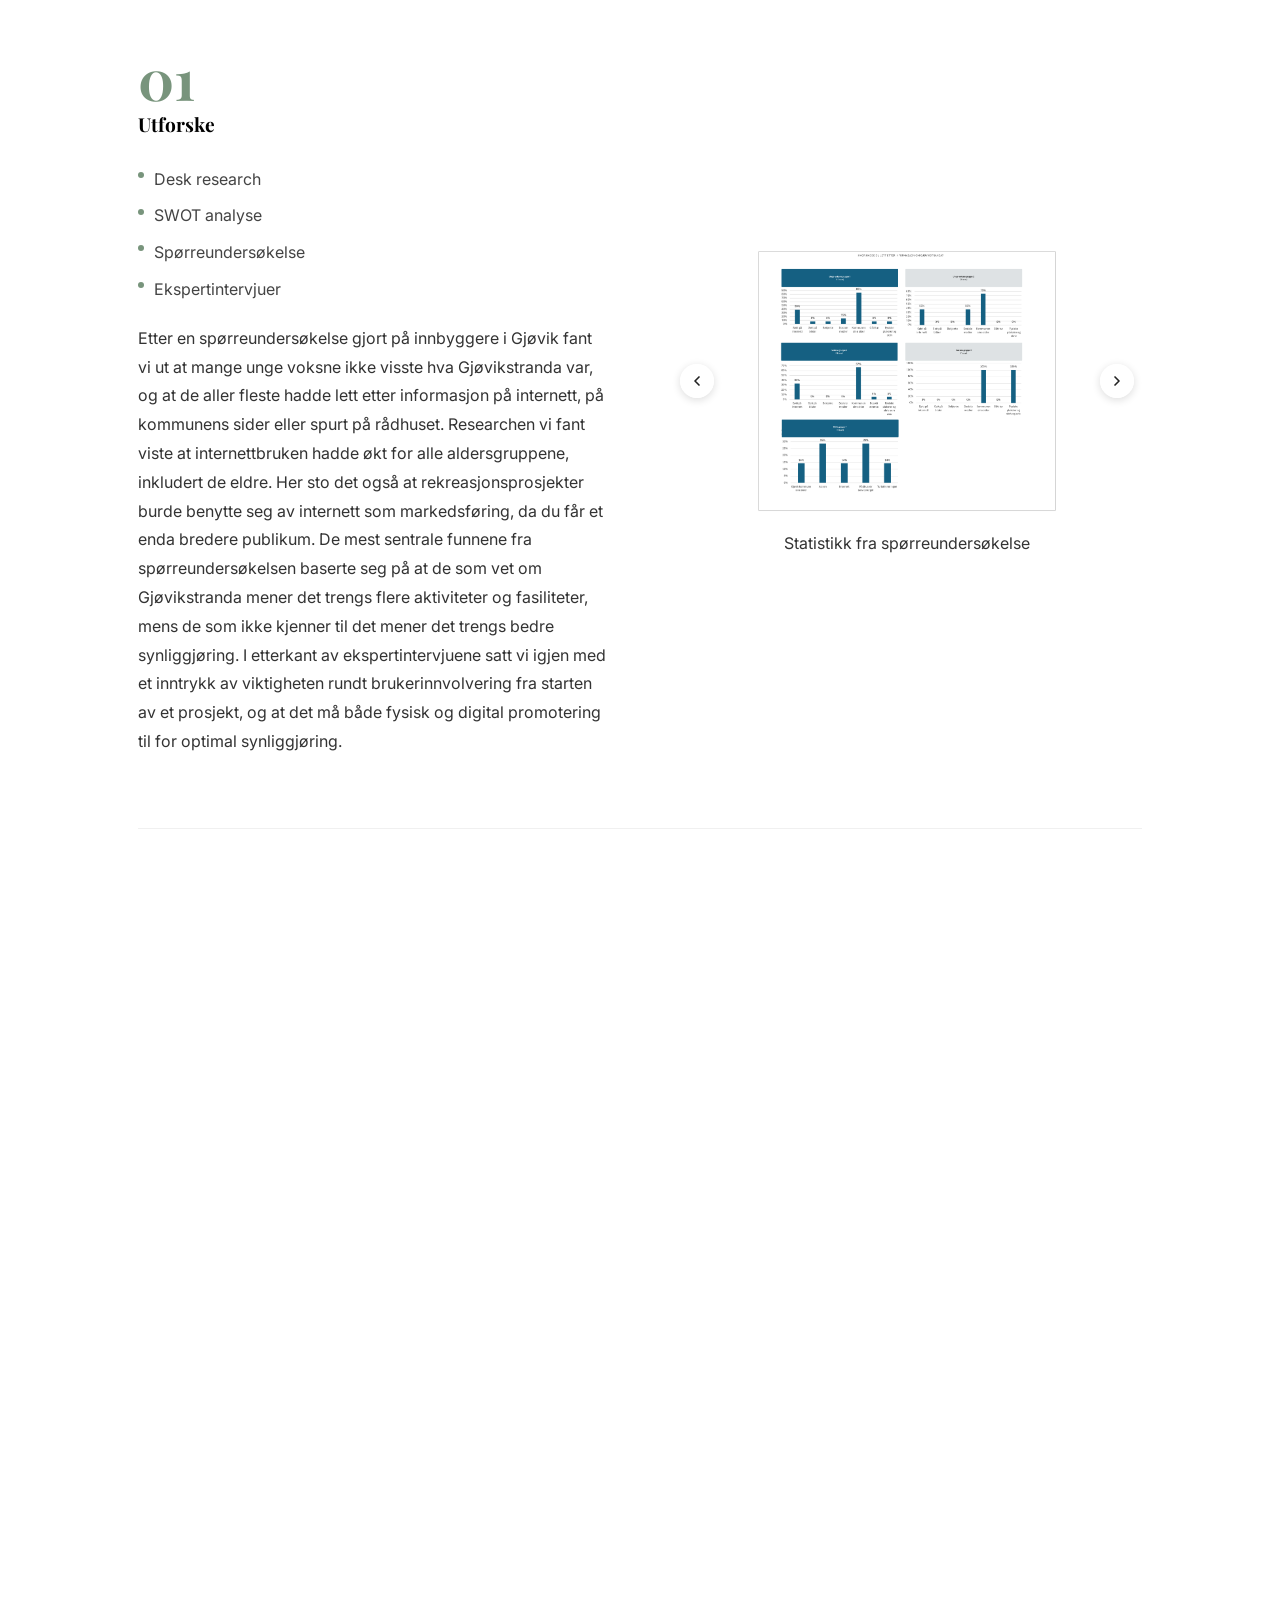
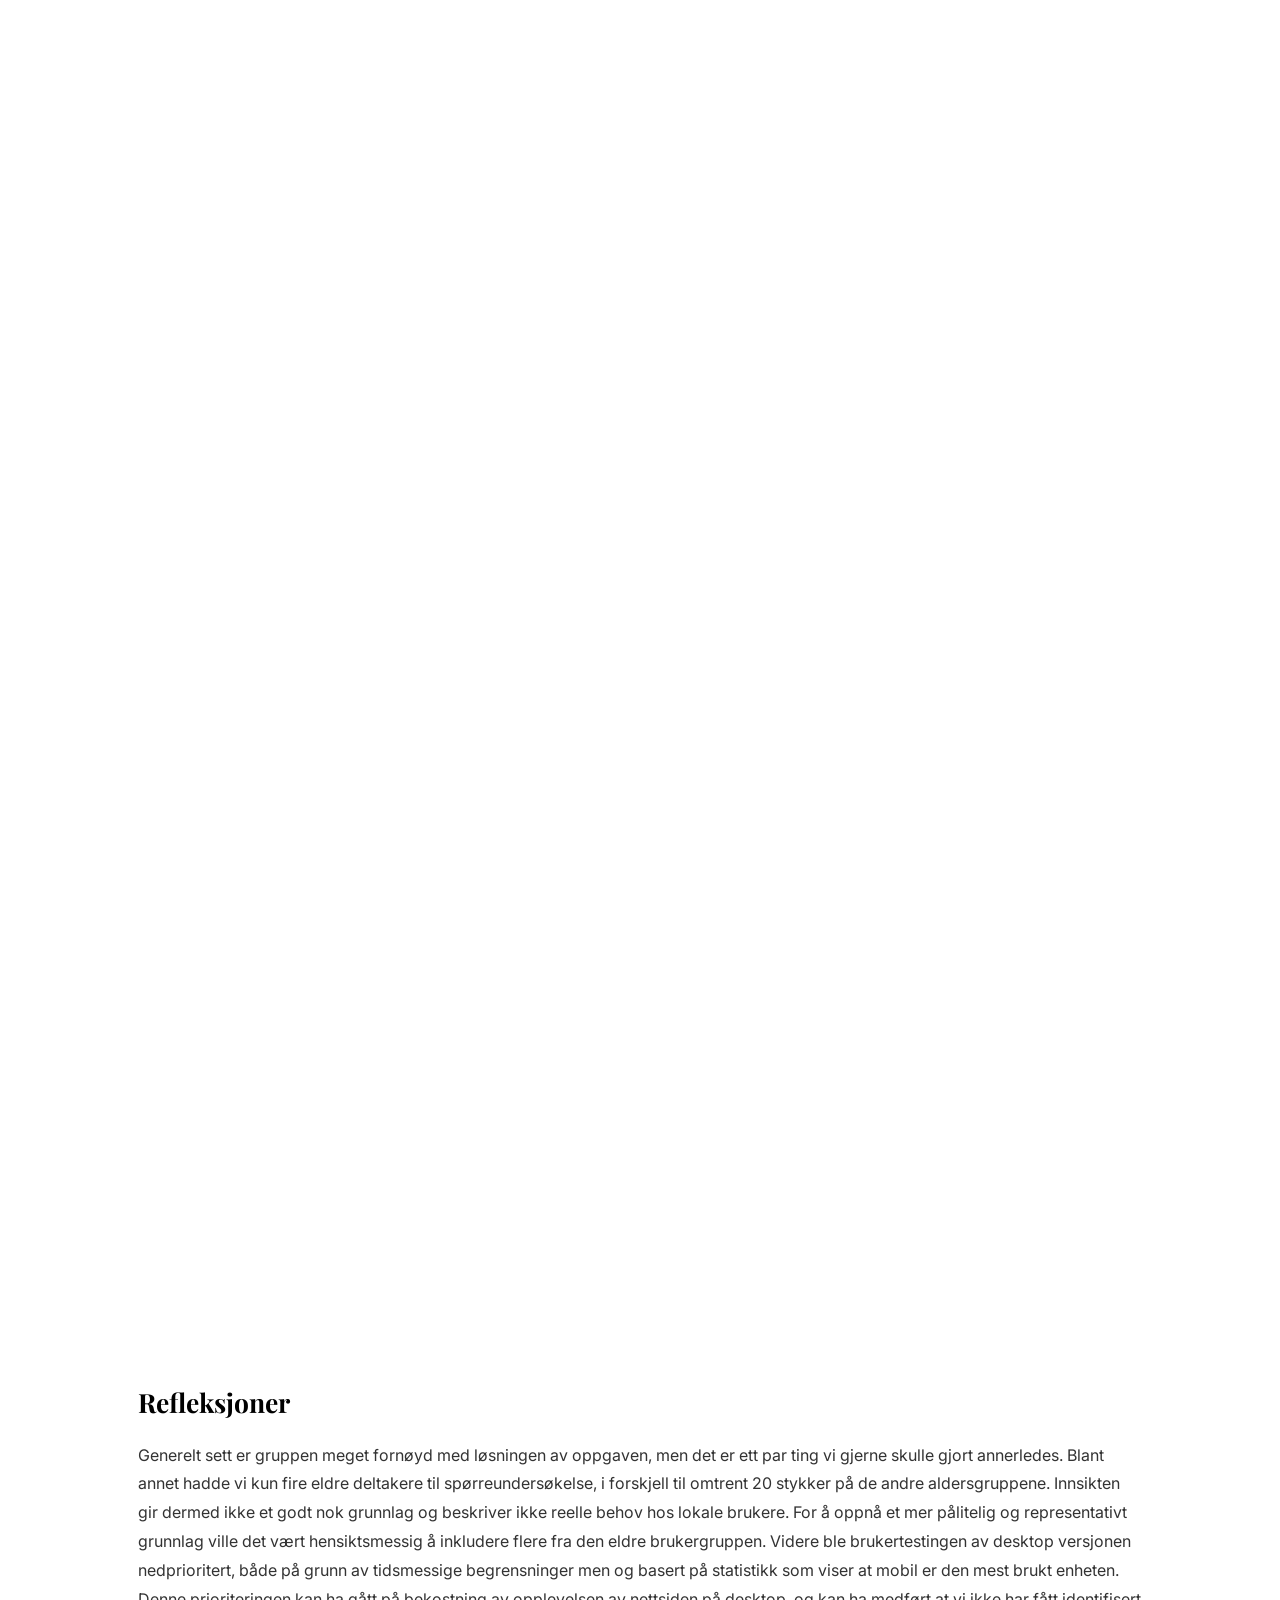
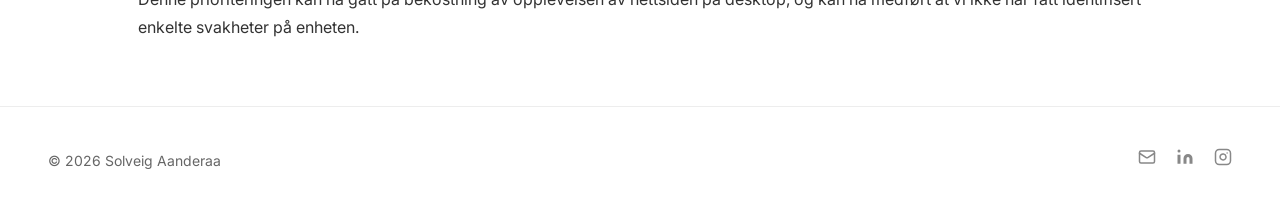
==== commit 306683b2: "Legg til lysboks for interessekort, fremhev hero-tekst og oppdater NTNUconnect-bilde" ====
--- a/gjovikstranda.html
+++ b/gjovikstranda.html
@@ -117,8 +117,9 @@
     <p>"Hvordan kan vi designe en brukervennlig digital løsning som gjør det enklere å finne relevant informasjon om Gjøvikstranda?"</p>
 
     <h2>Løsning</h2>
-    <p>Målet med Gjøvikstranda.no er å gjøre det enkelt for brukere å få oversikt, finne aktiviteter og fasiliteter, og utforske området på en intuitiv måte gjenom løsningen. 
-      Hovedelementene på siden er basert på de mest omtalte temaene angående Gjøvikstranda, hos Gjøviks befolkning.</p>
+    <p>Målet med Gjøvikstranda.no er å gjøre det enkelt for brukere å få oversikt, finne aktiviteter, fasiliteter, 
+      og utforske området på en intuitiv måte gjenom løsningen. 
+      Hovedelementene på forsiden er basert på de mest omtalte temaene angående Gjøvikstranda hos Gjøviks befolkning.</p>
 
     <!-- FIGMA PROTOTYPE -->
     <div class="proto-duo">
@@ -181,7 +182,7 @@
             enda bredere publikum. De mest sentrale funnene fra spørreundersøkelsen baserte seg på at de som 
             vet om Gjøvikstranda mener det trengs flere aktiviteter og fasiliteter, mens de som ikke kjenner 
             til det mener det trengs bedre synliggjøring. I etterkant av ekspertintervjuene satt vi igjen med 
-            et inntrykk av viktigheten rundt brukerinnvolvering fra starten av et prosjekt og at det må både 
+            et inntrykk av viktigheten rundt brukerinnvolvering fra starten av et prosjekt, og at det må både 
             fysisk og digital promotering til for optimal synliggjøring.
           </p>
         </div>
@@ -215,7 +216,7 @@
             vår. For å illustrere hvordan det vil se ut å bruke vår løsning i praksis 
             lagde vi tre brukerreiser tilhørende personasene. Dagens løsning  
             fikk også en brukerreise fra ett av personasene for å demonstrere hvor tungvindt og 
-            utfordrende det er å finne riktig informasjon. Det er nå tydelig at Gjøvikstrands 
+            utfordrende det er å finne riktig informasjon. Det er nå tydelig at Gjøvikstranda 
             trenger sin egen nettside for å enkelt kunne finne informasjonen man trenger.</p>
         </div>
         <div class="carousel">
@@ -252,12 +253,12 @@
           </ul>
           <p class="process-result">Etter idegenerering utviklet vi et 
             sitemap for nettsiden vår. Hovednavigeringen tar utgangspunkt i en rapport utviklet 
-            av Gjøvikstranda etter en brukermerviknings-workshop med innbyggere fra Gjøvik. 
+            av Gjøvikstranda etter en brukermedvirknings-workshop med innbyggere fra Gjøvik. 
             Se sitemappet for de mest omtalte temaene som la grunnlag for innholdet. Videre 
             genererte vi wireframes med vår egen forenklede variant av crazy 8, crazy 4. 
-            Wireframes ble til low fidelity prototype, som ble til en fungerende high 
+            Wireframes ble low fidelity prototype, til en fungerende high 
             fidelity prototype, både for desktop og mobil. Vi mottok en designmanual 
-            fra designbyrået Frostrøyk som la grunnlaget for designvalgene i løsningen.
+            fra designbyrået Frostrøyk som la grunnlaget for desigelementene i løsningen.
           </p>
         </div>
         <div class="carousel">
@@ -288,7 +289,7 @@
             <li>Brukertesting</li>
           </ul>
           <p class="process-result">For oss var det viktig å inkludere brukeren gjennom hele prosessen, 
-            fra innsiktsfase til fordig produkt. Derfor har vi brukertestet hver eneste versjon av løsningen, 
+            fra innsiktsfase til ferdig produkt. Derfor har vi brukertestet hver eneste versjon av løsningen, 
             både wireframes, low fidelity prototype og high fidelity prototypen opptil flere ganger. 
             Tilbakemeldingene fra testene ga gode innspill til forbedringer og vi opplevde at flere var 
             positive til en slik løsning. Flere runder med iterasjoner førte oss til det endelige produktet, 
@@ -306,8 +307,8 @@
     <h2>Refleksjoner</h2>
     <p>Generelt sett er gruppen meget fornøyd med løsningen av oppgaven, men det er ett par ting vi gjerne 
       skulle gjort annerledes. Blant annet hadde vi kun fire eldre deltakere til spørreundersøkelse, i 
-      forskjell til 20 på de andre aldersgruppene. Innsikten gir dermed ikke et godt nok grunnlag og da 
-      den ikke beskriver reelle behov hos lokale brukere. For å oppnå et mer pålitelig og representativt 
+      forskjell til omtrent 20 stykker på de andre aldersgruppene. Innsikten gir dermed ikke et godt nok grunnlag og  
+      beskriver ikke reelle behov hos lokale brukere. For å oppnå et mer pålitelig og representativt 
       grunnlag ville det vært hensiktsmessig å inkludere flere fra den eldre brukergruppen. Videre ble 
       brukertestingen av desktop versjonen nedprioritert, både på grunn av tidsmessige begrensninger men og 
       basert på statistikk som viser at mobil er den mest brukt enheten. Denne prioriteringen kan ha gått på 
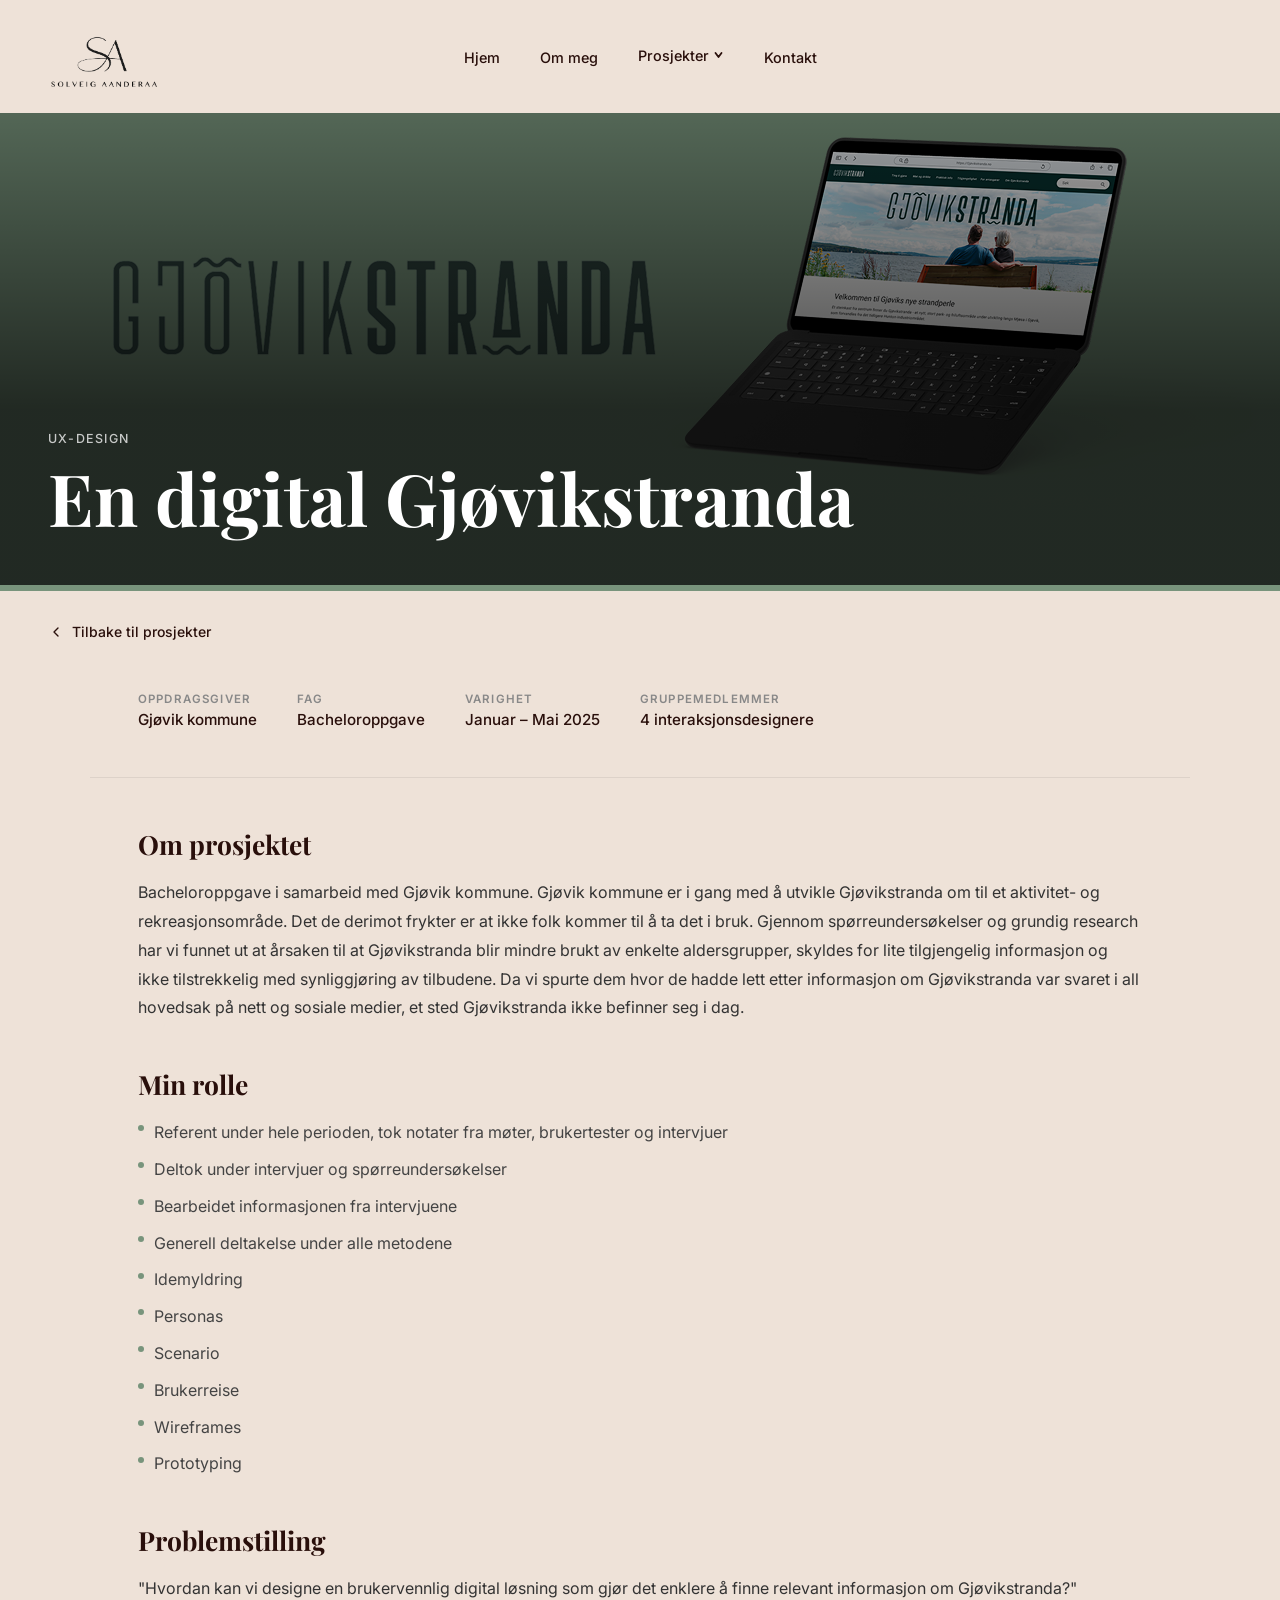
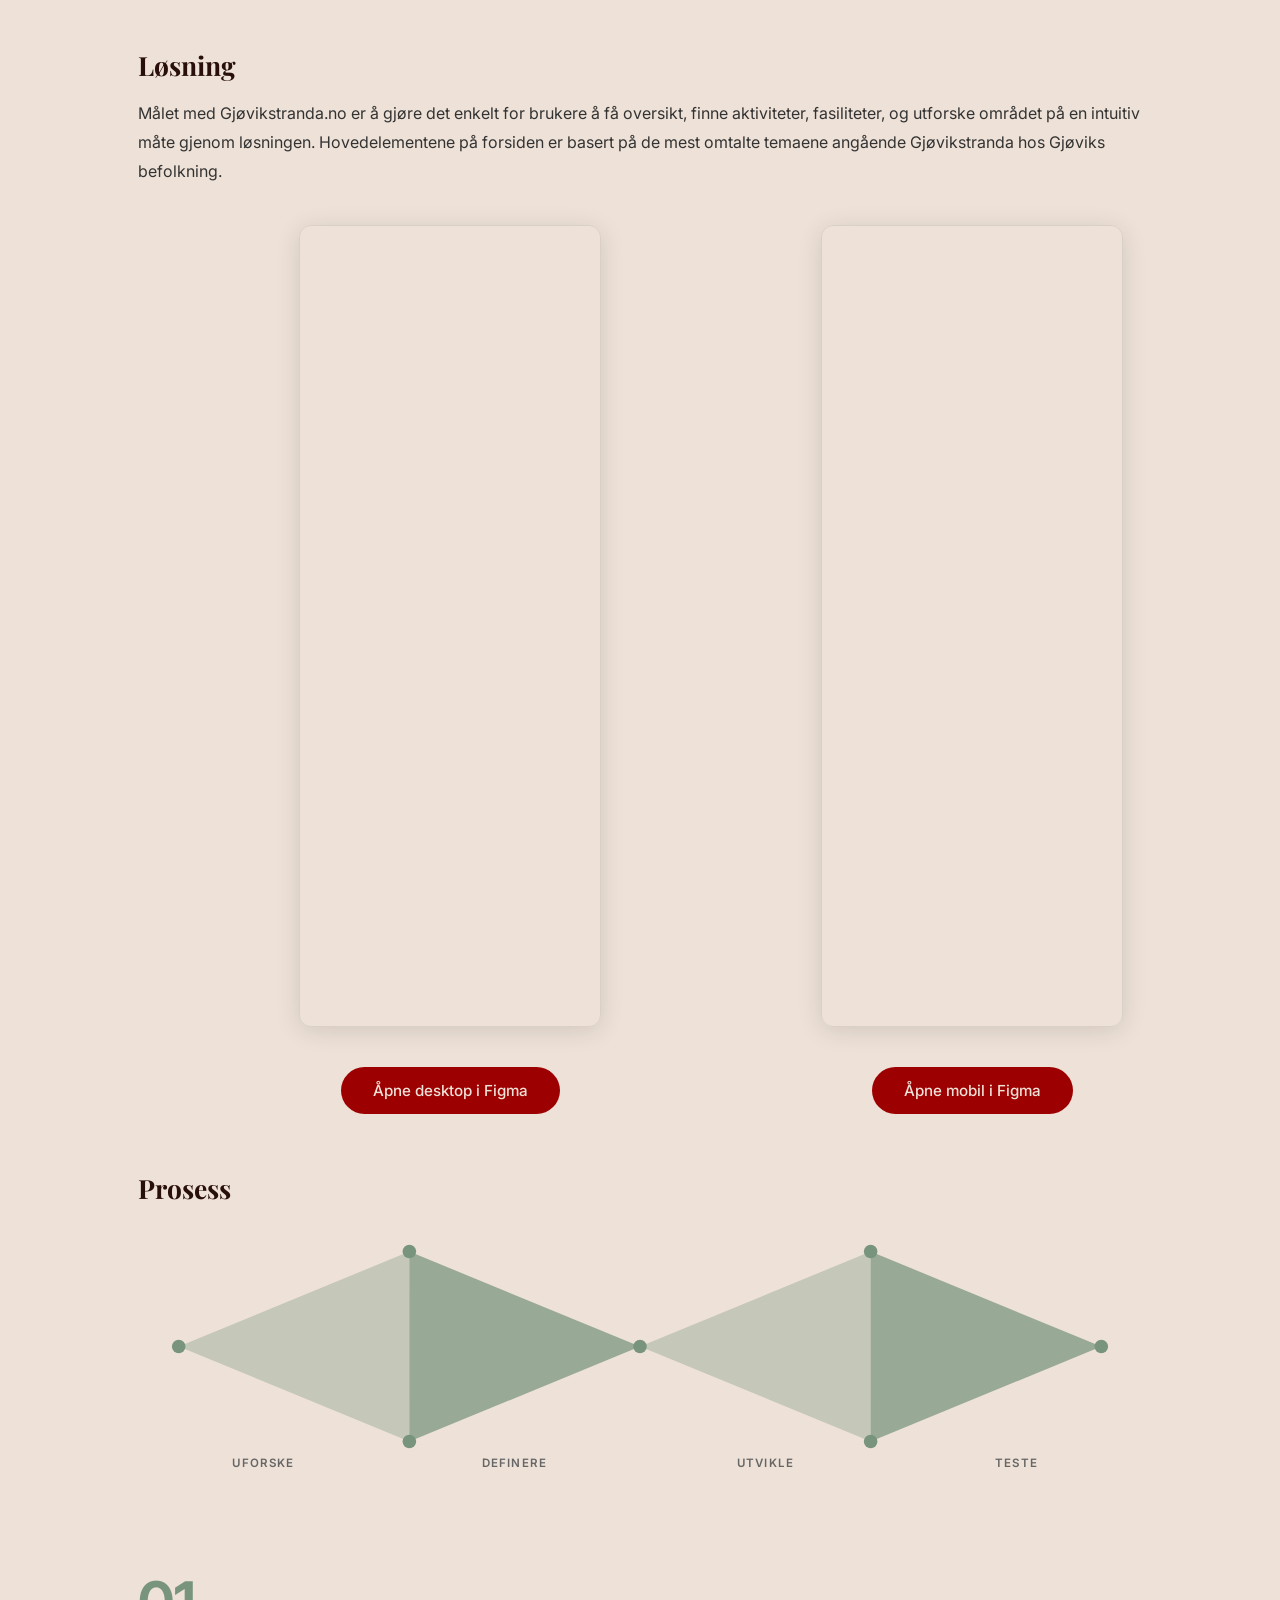
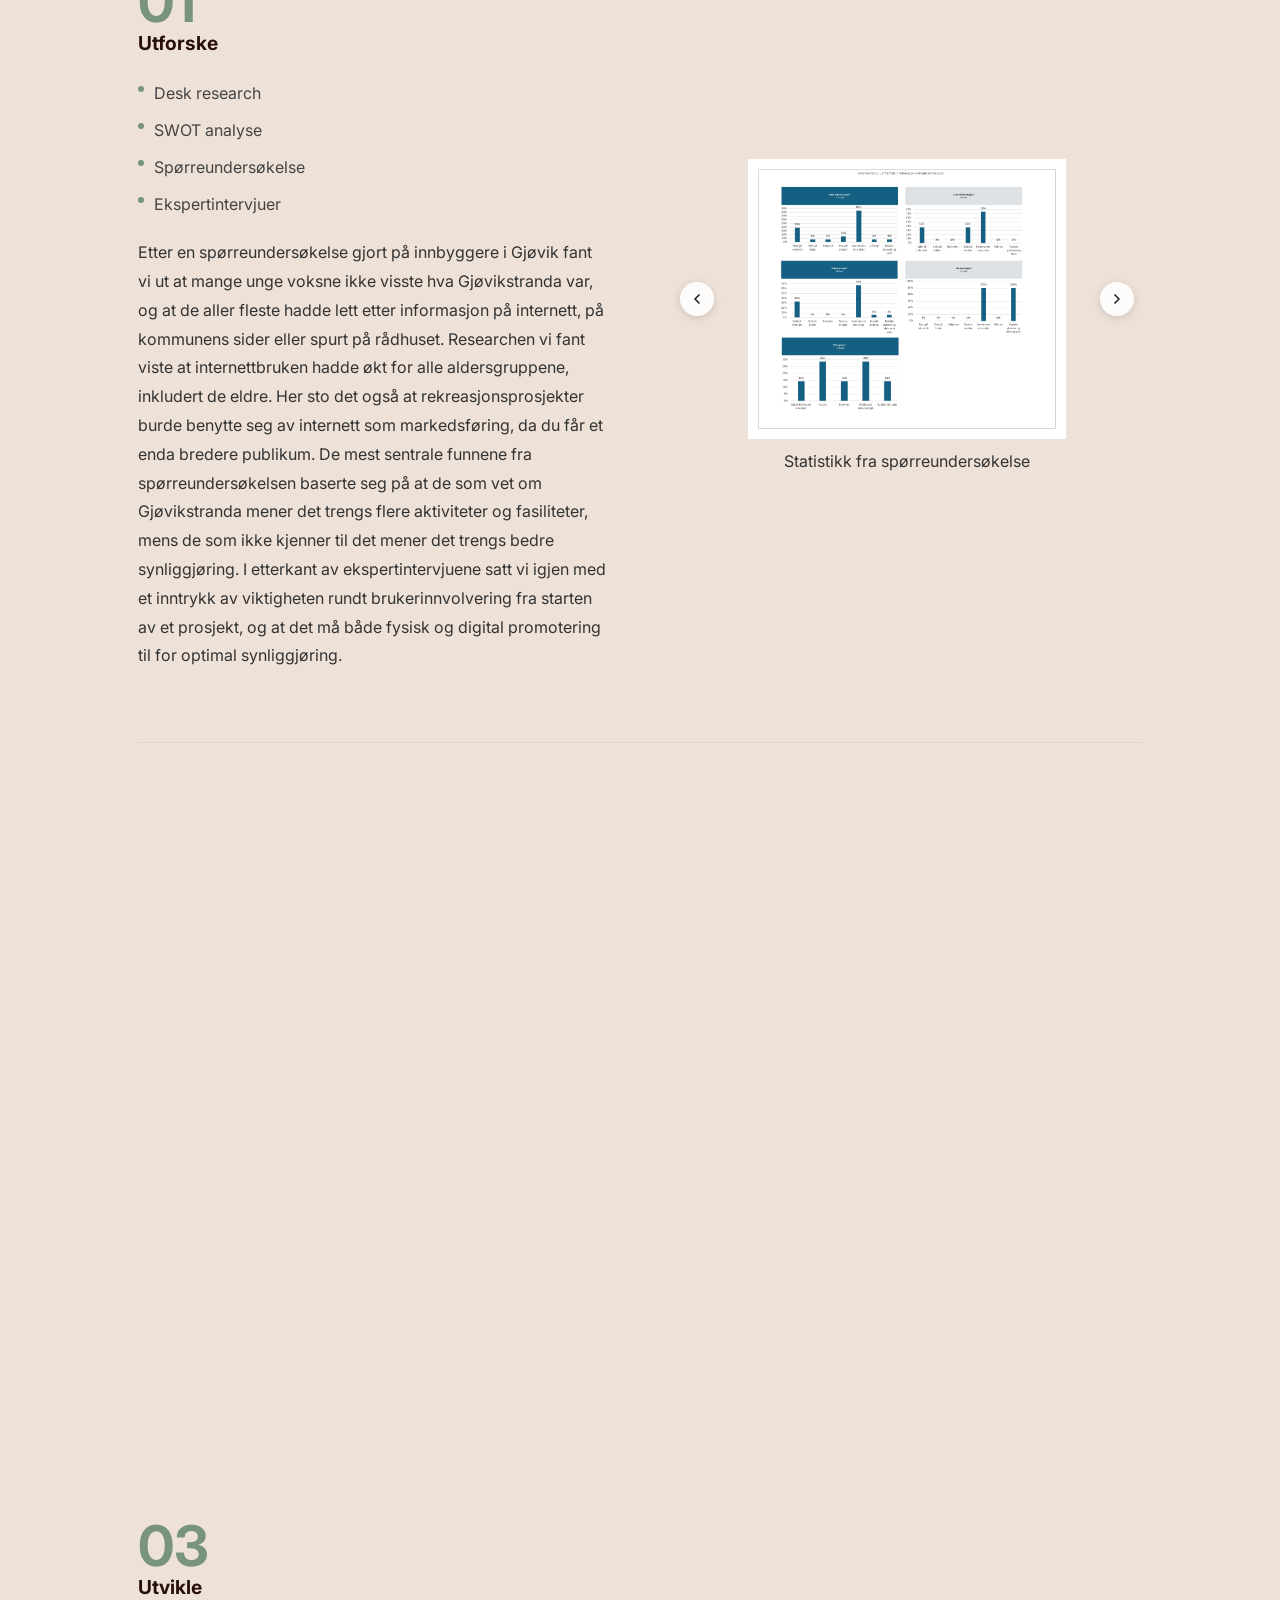
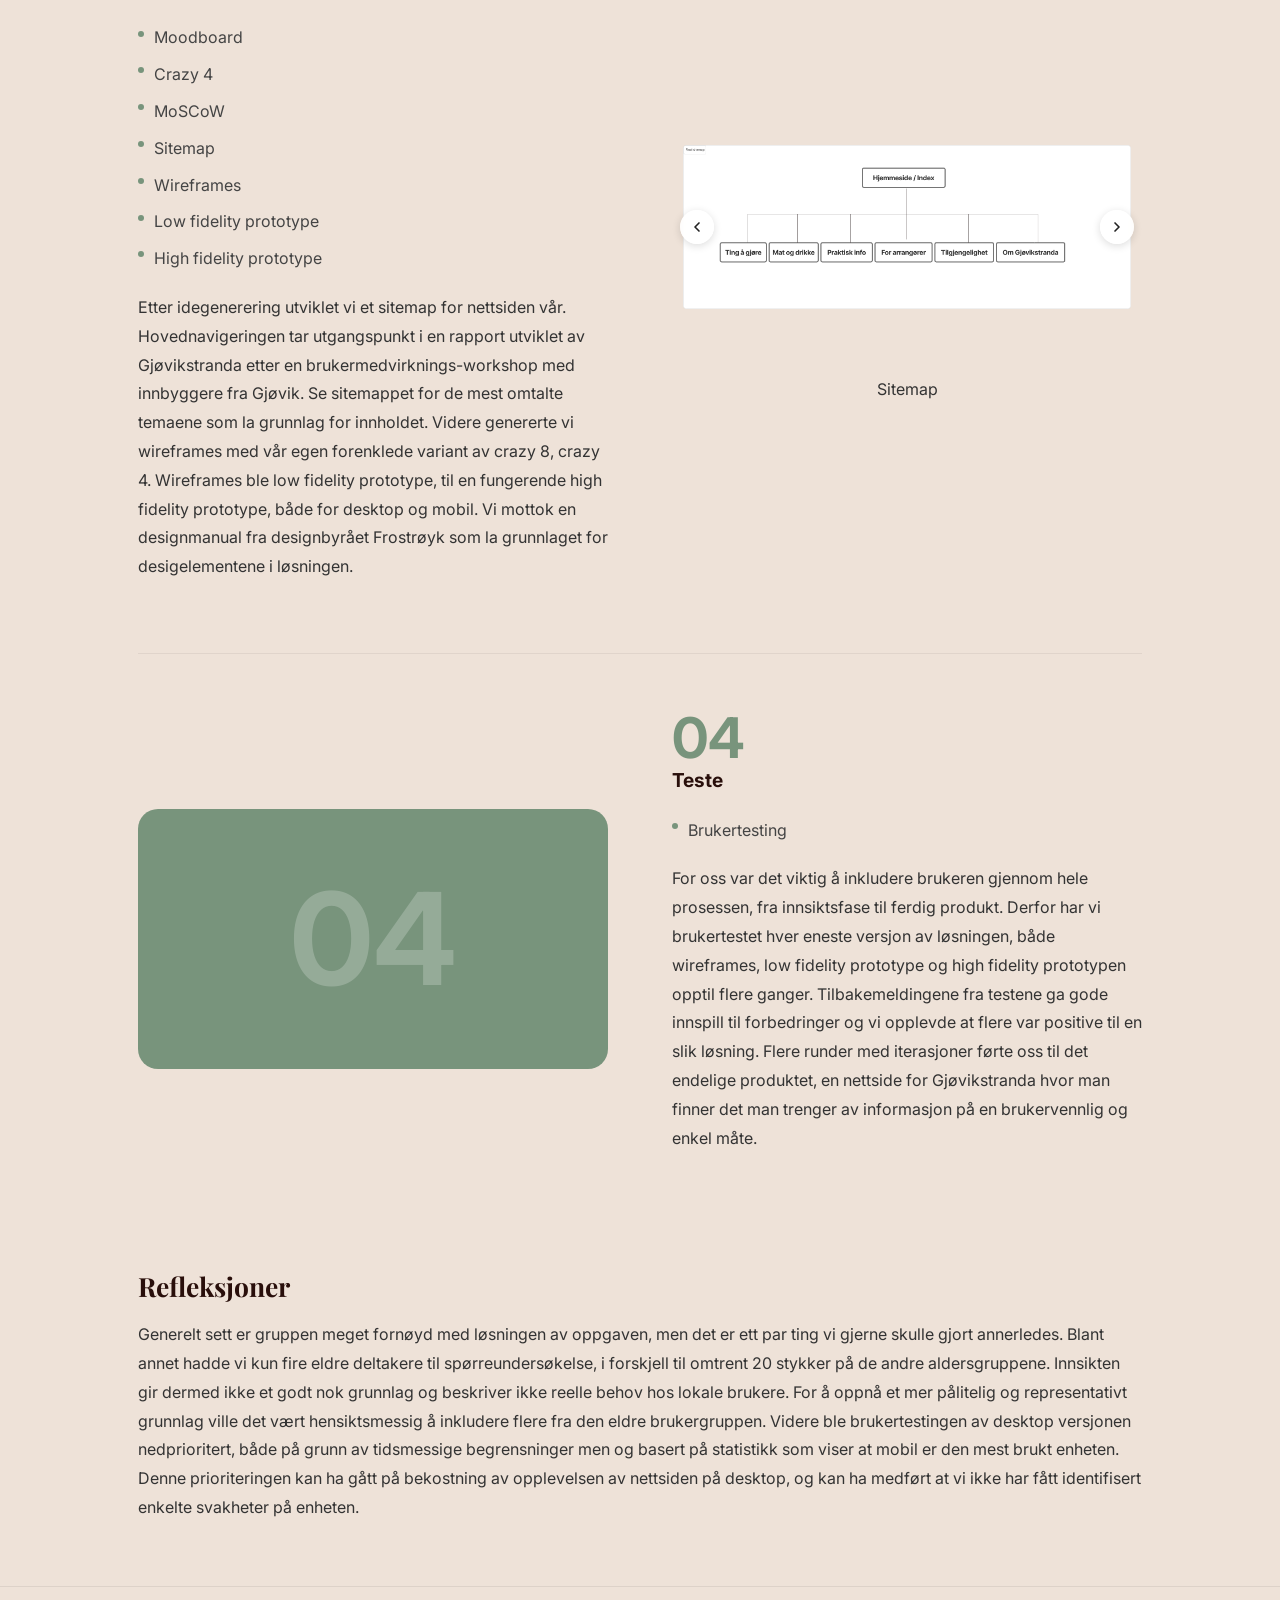
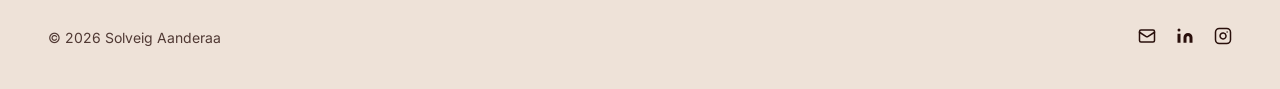
==== commit f0a15d7d: "Visual portfolio redesign and text fixes" ====
--- a/gjovikstranda.html
+++ b/gjovikstranda.html
@@ -16,7 +16,7 @@
     }
   </style>
 </head>
-<body>
+<body class="project-page">
 
   <nav class="navbar navbar--project" id="navbar">
     <a href="index.html" class="navbar__logo"><img src="images/logo.png" alt="Solveig Aanderaa"></a>
--- a/style.css
+++ b/style.css
@@ -1,9 +1,15 @@
+@import url('https://fonts.googleapis.com/css2?family=Inter:wght@400;500;600;700&family=Playfair+Display:wght@400;500;600;700&family=Pinyon+Script&display=swap');
+
 /* === RESET & BASE === */
 *, *::before, *::after { box-sizing: border-box; margin: 0; padding: 0; }
 
 html, body { overflow-x: hidden; scroll-behavior: smooth; max-width: 100%; }
 
 :root {
+  --color-cream: #EEE2D8;
+  --color-cherry: #9D0000;
+  --color-wafer: #C4A998;
+  --color-coffee: #290F0B;
   --accent-dark: #463f3a;
   --accent-mid: #8a817c;
   --accent-light: #bcb8b1;
@@ -11,45 +17,78 @@
   --t: 0.3s ease;
 }
 
-body {
+body:not(.project-page) {
   font-family: 'Inter', sans-serif;
   font-size: 16px;
-  color: #000;
-  background: #fff;
+  color: var(--color-coffee);
+  background: var(--color-cream);
   line-height: 1.7;
 }
 
+body.project-page {
+  background: var(--color-cream);
+  font-family: 'Inter', sans-serif;
+  color: var(--color-coffee);
+}
+
 h1, h2, h3, h4 { font-family: 'Playfair Display', serif; }
+body:not(.project-page) h1,
+body:not(.project-page) h2,
+body:not(.project-page) h3,
+body:not(.project-page) h4 { color: var(--color-coffee); }
+.project-page h1,
+.project-page h2,
+.project-page h3,
+.project-page h4,
+.project-page p,
+.project-page li,
+.project-page a,
+.project-page span,
+.project-page label,
+.project-page button {
+  font-family: 'Inter', sans-serif;
+}
 img { display: block; max-width: 100%; }
+
+.script-accent {
+  font-family: 'Pinyon Script', cursive;
+  font-size: clamp(2rem, 4vw, 3.4rem);
+  line-height: 0.9;
+  letter-spacing: 0;
+  transform: rotate(-5deg);
+  display: inline-block;
+  color: var(--color-cherry);
+}
 
 /* === NAVBAR === */
 .navbar {
   position: fixed; top: 0; left: 0; right: 0; z-index: 1000;
   display: flex; align-items: center; justify-content: space-between;
   padding: 1.5rem 3rem;
+  background: var(--color-cream);
   transition: padding var(--t), background var(--t), box-shadow var(--t);
 }
 
 .navbar.scrolled {
   padding: 0.875rem 3rem;
-  background: rgba(255,255,255,0.9);
+  background: rgba(238,226,216,0.92);
   backdrop-filter: blur(14px);
   -webkit-backdrop-filter: blur(14px);
-  box-shadow: 0 1px 0 rgba(0,0,0,0.07);
+  box-shadow: 0 1px 0 rgba(41,15,11,0.08);
 }
 
 .navbar--project {
-  background: rgba(0,0,0,0.45);
+  background: var(--color-cream);
   backdrop-filter: blur(16px);
   -webkit-backdrop-filter: blur(16px);
 }
 .navbar--project.scrolled {
-  background: rgba(255,255,255,0.92);
+  background: rgba(238,226,216,0.92);
 }
 .navbar--project:not(.scrolled) .navbar__nav a,
-.navbar--project:not(.scrolled) .navbar__logo img { filter: brightness(0) invert(1); }
-.navbar--project:not(.scrolled) .navbar__nav a::after { background: #fff; }
-.navbar--project:not(.scrolled) .navbar__hamburger span { background: #fff; }
+.navbar--project:not(.scrolled) .navbar__logo img { filter: none; }
+.navbar--project:not(.scrolled) .navbar__nav a::after { background: var(--color-coffee); }
+.navbar--project:not(.scrolled) .navbar__hamburger span { background: var(--color-coffee); }
 
 .navbar__logo { text-decoration: none; line-height: 0; }
 .navbar__logo img { height: 65px; }
@@ -61,16 +100,26 @@
 
 .navbar__nav a {
   font-size: 0.9rem; font-weight: 500; text-decoration: none;
-  color: #000; position: relative; padding-bottom: 3px;
+  color: var(--color-coffee); position: relative; padding-bottom: 3px;
 }
 
 .navbar__nav a::after {
   content: ''; position: absolute; bottom: 0; left: 0;
-  width: 0; height: 1px; background: #000;
+  width: 0; height: 1px; background: var(--color-coffee);
   transition: width 0.3s ease;
 }
 
 .navbar__nav a:hover::after { width: 100%; }
+
+.navbar__nav a:focus-visible,
+.navbar__dropdown a:focus-visible,
+.navbar__hamburger:focus-visible,
+.nav-sub__inner a:focus-visible,
+.btn:focus-visible,
+.back-to-top:focus-visible {
+  outline: 3px solid var(--color-cherry);
+  outline-offset: 3px;
+}
 
 .navbar__hamburger {
   display: none; flex-direction: column; gap: 5px;
@@ -78,7 +127,7 @@
 }
 
 .navbar__hamburger span {
-  display: block; width: 24px; height: 2px; background: #000;
+  display: block; width: 24px; height: 2px; background: var(--color-coffee);
   transition: all 0.3s ease; transform-origin: center;
 }
 
@@ -88,9 +137,9 @@
 
 .navbar__dropdown {
   position: absolute; top: calc(100% + 4px); right: 1.5rem;
-  background: #fff; border: 1px solid rgba(0,0,0,0.09);
+  background: var(--color-cream); border: 1px solid rgba(41,15,11,0.08);
   border-radius: 14px; padding: 0.5rem 0;
-  min-width: 160px; box-shadow: 0 8px 30px rgba(0,0,0,0.1);
+  min-width: 160px; box-shadow: 0 8px 30px rgba(0,0,0,0.08);
   display: flex; flex-direction: column;
   opacity: 0; pointer-events: none;
   transform: translateY(-6px);
@@ -101,20 +150,35 @@
 
 .navbar__dropdown a {
   font-size: 0.9rem; font-weight: 500; text-decoration: none;
-  color: #000; padding: 0.65rem 1.25rem;
+  color: var(--color-coffee); padding: 0.65rem 1.25rem;
   transition: background 0.15s ease;
 }
 
-.navbar__dropdown a:hover { background: #f8f7f6; }
+.navbar__dropdown a:hover { background: rgba(41,15,11,0.04); }
 
 /* === HERO === */
-.hero { padding-top: 80px; overflow-x: hidden; }
+.hero {
+  padding-top: 80px; overflow-x: hidden;
+  background: var(--color-cream); color: var(--color-coffee);
+}
 
 .hero__name-container {
   padding: 2rem 0 1rem;
   overflow: hidden;
   max-width: 100vw;
   display: flex; justify-content: center;
+  align-items: flex-end;
+  flex-direction: column;
+  gap: 0.1rem;
+}
+
+.hero__script {
+  font-family: 'Pinyon Script', cursive;
+  font-size: clamp(2.2rem, 4vw, 3.8rem);
+  line-height: 0.85;
+  color: var(--color-cherry);
+  transform: rotate(-5deg);
+  margin-left: 14rem;
 }
 
 .hero__name {
@@ -122,12 +186,15 @@
   font-weight: 700; line-height: 1;
   text-transform: uppercase; white-space: nowrap;
   display: block; letter-spacing: -0.03em;
+  color: var(--color-cherry);
+  font-size: clamp(2.8rem, 7vw, 7rem);
+  padding: 0 2rem;
 }
 
 .hero__content {
   display: grid; grid-template-columns: 1fr 1.7fr;
   gap: 3.5rem; max-width: 1200px; margin: 0 auto;
-  padding: 0 3rem; align-items: center;
+  padding: 0 3rem 4rem; align-items: center;
 }
 
 .hero__text {
@@ -138,11 +205,11 @@
   font-family: 'Playfair Display', serif;
   font-size: clamp(2rem, 3vw, 2.5rem);
   font-weight: 700; line-height: 1.05;
-  color: #000; margin-bottom: 1.5rem;
+  color: var(--color-coffee); margin-bottom: 1.5rem;
 }
 
 .hero__ingress {
-  font-size: 1.05rem; color: #444; line-height: 1.75;
+  font-size: 1.05rem; color: var(--color-coffee); line-height: 1.75;
   margin-bottom: 1.5rem; max-width: 440px;
 }
 
@@ -151,16 +218,26 @@
 }
 .hero__social a {
   width: 40px; height: 40px; border-radius: 50%;
-  border: 1.5px solid rgba(0,0,0,0.12);
+  border: 1.5px solid rgba(41,15,11,0.18);
   display: flex; align-items: center; justify-content: center;
-  color: #000; text-decoration: none;
+  color: var(--color-coffee); text-decoration: none;
   transition: border-color 0.2s, background 0.2s;
 }
-.hero__social a:hover { border-color: var(--accent-dark); background: #f8f7f6; }
+.hero__social a:hover { border-color: var(--color-cherry); background: rgba(157,0,0,0.06); }
 
 .hero__image {
   height: clamp(320px, 55vh, 500px);
   align-self: start;
+  position: relative; z-index: 1;
+}
+
+.hero__image::before {
+  content: "";
+  position: absolute;
+  left: 3%; right: 7%; bottom: -8%; height: 58%;
+  border-radius: 50% 50% 0 0 / 90% 90% 0 0;
+  background: rgba(196,169,152,0.52);
+  z-index: -1;
 }
 
 .hero__image img { width: 100%; height: 100%; object-fit: contain; object-position: center top; }
@@ -174,21 +251,45 @@
   transition: all 0.3s ease;
 }
 
-.btn--dark { background: #000; color: #fff; }
-.btn--dark:hover { background: var(--accent-dark); transform: translateY(-2px); }
+.btn--dark { background: var(--color-cherry); color: var(--color-cream); }
+.btn--dark:hover { background: #700000; transform: translateY(-2px); }
 
 /* === SECTION BASE === */
 .section-wrap { padding: 6rem 3rem; max-width: 1200px; margin: 0 auto; }
 
 .section-title {
+  position: relative;
+  display: inline-block;
   font-family: 'Playfair Display', serif;
   font-size: clamp(2rem, 4vw, 2.75rem);
   font-weight: 700; margin-bottom: 2.5rem; line-height: 1.15;
+  text-transform: uppercase;
+  letter-spacing: 0.04em;
+}
+
+.section-title::before {
+  content: '✦';
+  display: block;
+  font-family: 'Pinyon Script', cursive;
+  font-size: clamp(2.1rem, 3vw, 2.8rem);
+  line-height: 1;
+  color: var(--color-cherry);
+  transform: rotate(-5deg);
+  margin-bottom: 0.2rem;
+}
+
+.section-title::after {
+  content: "";
+  display: block;
+  width: 100%;
+  height: 1px;
+  background: var(--color-wafer);
+  margin-top: 0.8rem;
 }
 
 /* === ABOUT === */
 .about__intro {
-  font-size: 1.1rem; color: #333; max-width: 680px;
+  font-size: 1.1rem; color: var(--color-coffee); max-width: 680px;
   line-height: 1.8; margin-bottom: 3rem;
 }
 
@@ -200,30 +301,35 @@
 .about__col-title {
   font-family: 'Inter', sans-serif; font-size: 0.75rem;
   font-weight: 600; letter-spacing: 0.1em; text-transform: uppercase;
-  color: var(--accent-dark); margin-bottom: 1.5rem;
+  color: var(--color-coffee); margin-bottom: 1.5rem;
 }
 
 .experience-list { list-style: none; display: flex; flex-direction: column; gap: 1.25rem; }
 
 .experience-item {
   padding-left: 1.25rem;
-  border-left: 2px solid var(--accent-light);
-}
-
-.experience-item__title { font-weight: 600; font-size: 0.95rem; margin-bottom: 0.2rem; }
-.experience-item__date { font-size: 0.85rem; color: #666; }
+  border-left: 2px solid var(--color-wafer);
+}
+
+.experience-item--featured .experience-item__title {
+  color: var(--color-cherry);
+}
+
+.experience-item__title { font-weight: 600; font-size: 0.95rem; margin-bottom: 0.2rem; color: var(--color-coffee); }
+.experience-item__date { font-size: 0.85rem; color: var(--color-coffee); opacity: 0.8; }
 
 /* === PROJECTS === */
-.projects-bg { background: #faf9f8; }
+.projects-bg { background: var(--color-coffee); color: var(--color-cream); }
 
 .project-card {
   display: block; text-decoration: none; color: inherit;
   border-radius: var(--radius); overflow: hidden;
   transition: transform 0.35s ease, box-shadow 0.35s ease;
-  background: #fff;
-}
-
-.project-card:hover { transform: translateY(-8px); box-shadow: 0 24px 60px rgba(0,0,0,0.11); }
+  background: rgba(255,255,255,0.04);
+  border: 1px solid rgba(196,169,152,0.5);
+}
+
+.project-card:hover { transform: translateY(-8px); box-shadow: 0 24px 60px rgba(0,0,0,0.16); }
 
 .project-card__img { width: 100%; object-fit: cover; display: block; background: var(--accent-light); }
 
@@ -234,12 +340,13 @@
 
 .project-card__tag {
   font-size: 0.78rem; font-weight: 500; letter-spacing: 0.07em;
-  text-transform: uppercase; color: #666; margin-bottom: 0.5rem;
+  text-transform: uppercase; color: var(--color-wafer); margin-bottom: 0.5rem;
 }
 
 .project-card__title {
   font-family: 'Playfair Display', serif;
   font-size: 1.3rem; font-weight: 700; line-height: 1.25;
+  color: var(--color-cream);
 }
 
 .project-card--large { margin-bottom: 1.5rem; }
@@ -251,22 +358,22 @@
 }
 
 /* === HERO HIGHLIGHT === */
-.hero-highlight { color: #000; font-weight: 700; }
+.hero-highlight { color: var(--color-cherry); font-weight: 700; }
 
 /* === NAV SUB (dropdown) === */
-.nav-sub { background: #ffffff; }
+.nav-sub { background: var(--color-cream); }
 .nav-sub .nav-sub__inner {
-  background: #ffffff;
-  color: #463f3a;
+  background: var(--color-cream);
+  color: var(--color-coffee);
   border-radius: 12px;
   padding: 0.25rem;
   box-shadow: 0 12px 36px rgba(0,0,0,0.12);
   z-index: 1200;
 }
 
-/* Dropdown links: force explicit black text and spacing so parent styles can't hide them */
+/* Dropdown links: force explicit text and spacing so parent styles can't hide them */
 .nav-sub .nav-sub__inner a {
-  color: #000000 !important;
+  color: var(--color-coffee) !important;
   display: block;
   padding: 12px 20px;
   text-decoration: none;
@@ -275,25 +382,25 @@
 }
 .nav-sub .nav-sub__inner a:hover,
 .nav-sub .nav-sub__inner a:focus {
-  background: #f5f5f5;
-  color: #000000 !important;
+  background: rgba(41,15,11,0.04);
+  color: var(--color-coffee) !important;
 }
 
 /* Ensure project-page variant cannot invert dropdown text */
 .navbar--project .nav-sub .nav-sub__inner,
 .navbar--project .nav-sub .nav-sub__inner a {
   filter: none !important;
-  color: #000000 !important;
+  color: var(--color-coffee) !important;
 }
 
 /* Mobile/compact dropdown (hamburger) links */
 .navbar__dropdown a {
-  color: #000000 !important;
+  color: var(--color-coffee) !important;
   padding: 12px 20px;
   display: block;
   text-decoration: none;
 }
-.navbar__dropdown a:hover { background: #f5f5f5; color: #000000 !important; }
+.navbar__dropdown a:hover { background: rgba(41,15,11,0.04); color: var(--color-coffee) !important; }
 
 /* === FIGMA IFRAME SIZING === */
 iframe[src*="figma.com"] {
@@ -317,23 +424,30 @@
 .interest-card:hover { transform: translateY(-6px); }
 
 /* === CONTACT === */
+.contact__wrapper {
+  display: grid; grid-template-columns: 1fr 1fr;
+  gap: 3.5rem; align-items: start;
+}
+
+.contact__content { display: flex; flex-direction: column; }
+
 .contact__heading {
   font-family: 'Playfair Display', serif;
   font-size: clamp(2rem, 5vw, 3.25rem);
   font-weight: 700; margin-bottom: 0.75rem;
 }
 
-.contact__sub { font-size: 1.05rem; color: #555; margin-bottom: 2.75rem; }
+.contact__sub { font-size: 1.05rem; color: var(--color-coffee); margin-bottom: 2.75rem; }
 
 .contact__list { list-style: none; display: flex; flex-direction: column; gap: 1.25rem; }
 
 .contact__item a {
   display: inline-flex; align-items: center; gap: 0.875rem;
-  text-decoration: none; color: #000; font-size: 1rem;
+  text-decoration: none; color: var(--color-coffee); font-size: 1rem;
   font-weight: 500; transition: color 0.2s ease;
 }
 
-.contact__item a:hover { color: var(--accent-dark); }
+.contact__item a:hover { color: var(--color-cherry); }
 
 .contact__icon {
   width: 42px; height: 42px; border-radius: 50%;
@@ -342,7 +456,9 @@
   flex-shrink: 0; transition: border-color 0.2s, background 0.2s;
 }
 
-.contact__item a:hover .contact__icon { border-color: var(--accent-dark); background: #f8f7f6; }
+.contact__item a:hover .contact__icon { border-color: var(--color-cherry); background: rgba(157,0,0,0.06); }
+
+.contact__image { width: 100%; border-radius: 20px; object-fit: cover; display: block; }
 
 /* === FOOTER === */
 .footer {
@@ -351,16 +467,16 @@
   display: flex; align-items: center; justify-content: space-between;
 }
 
-.footer__copy { font-size: 0.875rem; color: #666; }
+.footer__copy { font-size: 0.875rem; color: var(--color-coffee); opacity: 0.8; }
 .footer__social { display: flex; gap: 1.25rem; }
-.footer__social a { color: #888; transition: color 0.2s ease; }
-.footer__social a:hover { color: #000; }
+.footer__social a { color: var(--color-coffee); transition: color 0.2s ease; }
+.footer__social a:hover { color: var(--color-cherry); }
 
 /* === BACK TO TOP === */
 .back-to-top {
   position: fixed; bottom: 1.75rem; right: 1.75rem; z-index: 900;
   width: 44px; height: 44px; border-radius: 50%;
-  background: #000; color: #fff;
+  background: var(--color-cherry); color: var(--color-cream);
   display: flex; align-items: center; justify-content: center;
   text-decoration: none;
   opacity: 0; pointer-events: none; transform: translateY(10px);
@@ -392,15 +508,16 @@
   background: linear-gradient(to top, rgba(0,0,0,0.72) 30%, rgba(0,0,0,0.15) 100%);
 }
 
-.project-hero__content { position: relative; z-index: 1; color: #fff; padding: 3rem; }
-.project-hero__label {
+.project-page .project-hero__content { position: relative; z-index: 1; color: #fff; padding: 3rem; }
+.project-page .project-hero__label {
   font-size: 0.78rem; font-weight: 500; letter-spacing: 0.1em;
   text-transform: uppercase; opacity: 0.75; margin-bottom: 0.75rem;
 }
-.project-hero__title {
+.project-page .project-hero__title {
   font-family: 'Playfair Display', serif;
   font-size: clamp(2.25rem, 6vw, 4.5rem);
   font-weight: 700; line-height: 1.1;
+  color: #fff;
 }
 
 .project-accent-bar { height: 6px; background: var(--project-accent, var(--accent-light)); }
@@ -458,10 +575,10 @@
 
 .project-back {
   display: inline-flex; align-items: center; gap: 0.5rem;
-  text-decoration: none; color: #666; font-size: 0.875rem; font-weight: 500;
+  text-decoration: none; color: var(--color-coffee); font-size: 0.875rem; font-weight: 500;
   margin: 2rem 3rem 0; transition: color 0.2s ease;
 }
-.project-back:hover { color: #000; }
+.project-back:hover { color: var(--color-cherry); }
 
 /* === NAV SUB-DROPDOWN (Prosjekter hover) === */
 .navbar__nav li { position: relative; }
@@ -486,26 +603,28 @@
   z-index: 200;
 }
 
-.nav-item--sub:hover .nav-sub { opacity: 1; pointer-events: auto; }
+.nav-item--sub:hover .nav-sub,
+.nav-item--sub:focus-within .nav-sub { opacity: 1; pointer-events: auto; }
 
 .nav-sub__inner {
-  background: #fff; border: 1px solid rgba(0,0,0,0.08);
+  background: var(--color-cream); border: 1px solid rgba(41,15,11,0.08);
   border-radius: 14px; padding: 0.5rem 0;
-  min-width: 230px; box-shadow: 0 10px 32px rgba(0,0,0,0.1);
+  min-width: 230px; box-shadow: 0 10px 32px rgba(0,0,0,0.08);
   transform: translateY(-6px);
   transition: transform 0.22s ease;
 }
 
-.nav-item--sub:hover .nav-sub__inner { transform: translateY(0); }
+.nav-item--sub:hover .nav-sub__inner,
+.nav-item--sub:focus-within .nav-sub__inner { transform: translateY(0); }
 
 .nav-sub__inner a {
   display: block; padding: 0.65rem 1.25rem;
   font-size: 0.875rem; font-weight: 500;
-  text-decoration: none; color: #000; white-space: nowrap;
+  text-decoration: none; color: var(--color-coffee); white-space: nowrap;
   transition: background 0.15s ease;
 }
 
-.nav-sub__inner a:hover { background: #f8f7f6; }
+.nav-sub__inner a:hover { background: rgba(41,15,11,0.04); }
 .nav-sub__inner a::after { display: none !important; }
 
 /* === INTERESTS SECTION === */
@@ -515,26 +634,35 @@
 }
 
 .interest-card {
-  background: #bcb8b1; border-radius: 20px;
+  background: var(--color-wafer); border-radius: 20px;
   padding: 2rem 1.25rem 1.75rem; text-align: center;
   transition: transform 0.3s ease;
+  position: relative;
 }
 
 .interest-card:hover { transform: translateY(-4px); }
 
 .interest-card__icon {
   width: 80px; height: 80px;
-  margin: 0 auto 1.25rem; color: #463f3a;
+  margin: 0 auto 1.25rem; color: var(--color-coffee);
 }
 
 .interest-card__icon svg { width: 100%; height: 100%; }
 
 .interest-card h3 {
   font-family: 'Playfair Display', serif; font-size: 1.05rem;
-  font-weight: 700; margin-bottom: 0.4rem;
-}
-
-.interest-card p { font-size: 0.85rem; color: #333; line-height: 1.6; }
+  font-weight: 700; margin-bottom: 0.4rem; color: var(--color-coffee);
+}
+
+.interest-card p { font-size: 0.85rem; color: var(--color-coffee); line-height: 1.6; }
+
+.interest-card::before {
+  content: attr(data-index);
+  position: absolute; top: 0.9rem; left: 1rem;
+  font-family: 'Playfair Display', serif;
+  font-size: 0.8rem; font-style: italic; font-weight: 700;
+  color: var(--color-cherry); letter-spacing: 0.04em;
+}
 
 /* === DOUBLE DIAMOND PROCESS === */
 .process-section { margin-top: 3rem; }
@@ -757,6 +885,8 @@
   .project-card--large .project-card__img { height: 280px; }
   .projects-grid .project-card__img { height: 240px; }
 
+  .contact__wrapper { grid-template-columns: 1fr; gap: 2.5rem; }
+
   .footer { flex-direction: column; gap: 1.25rem; text-align: center; padding: 2rem 1.5rem; }
 
   .project-meta { padding: 2rem 1.5rem 2rem; gap: 1.5rem; }
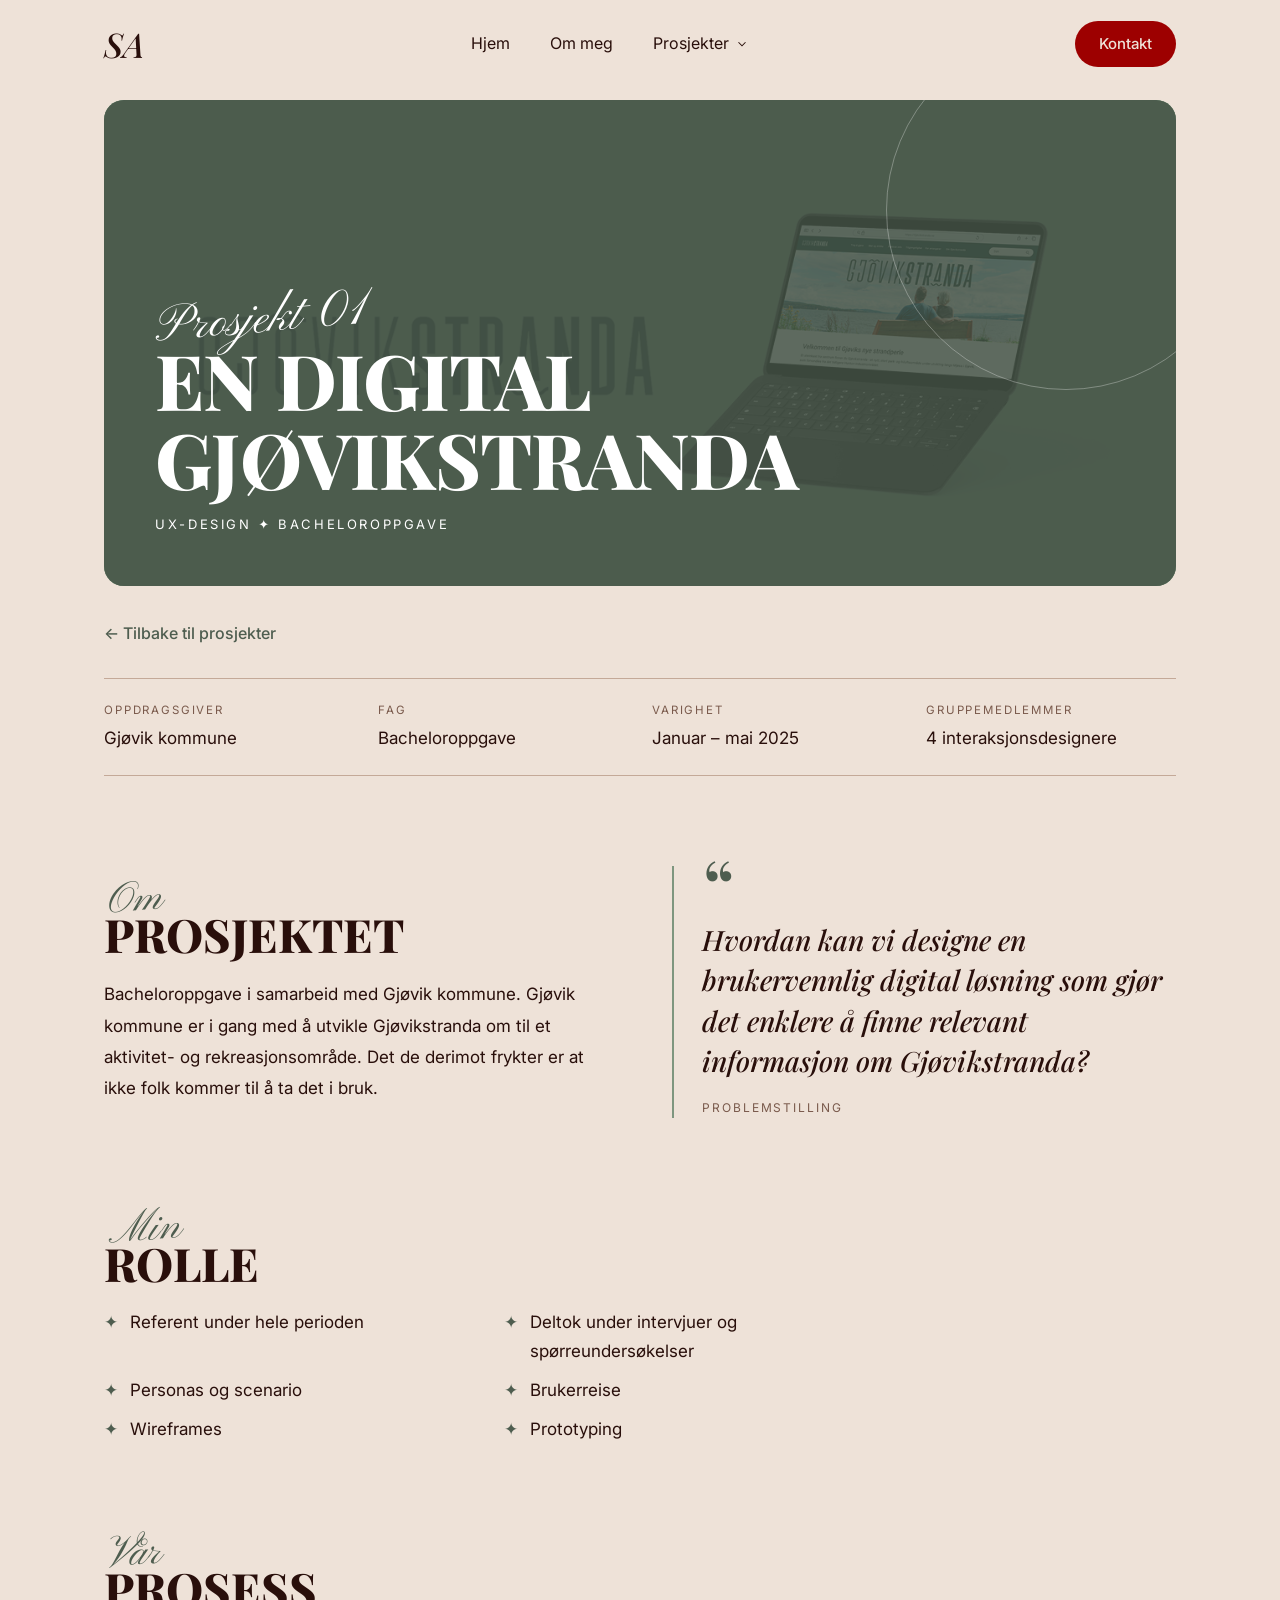
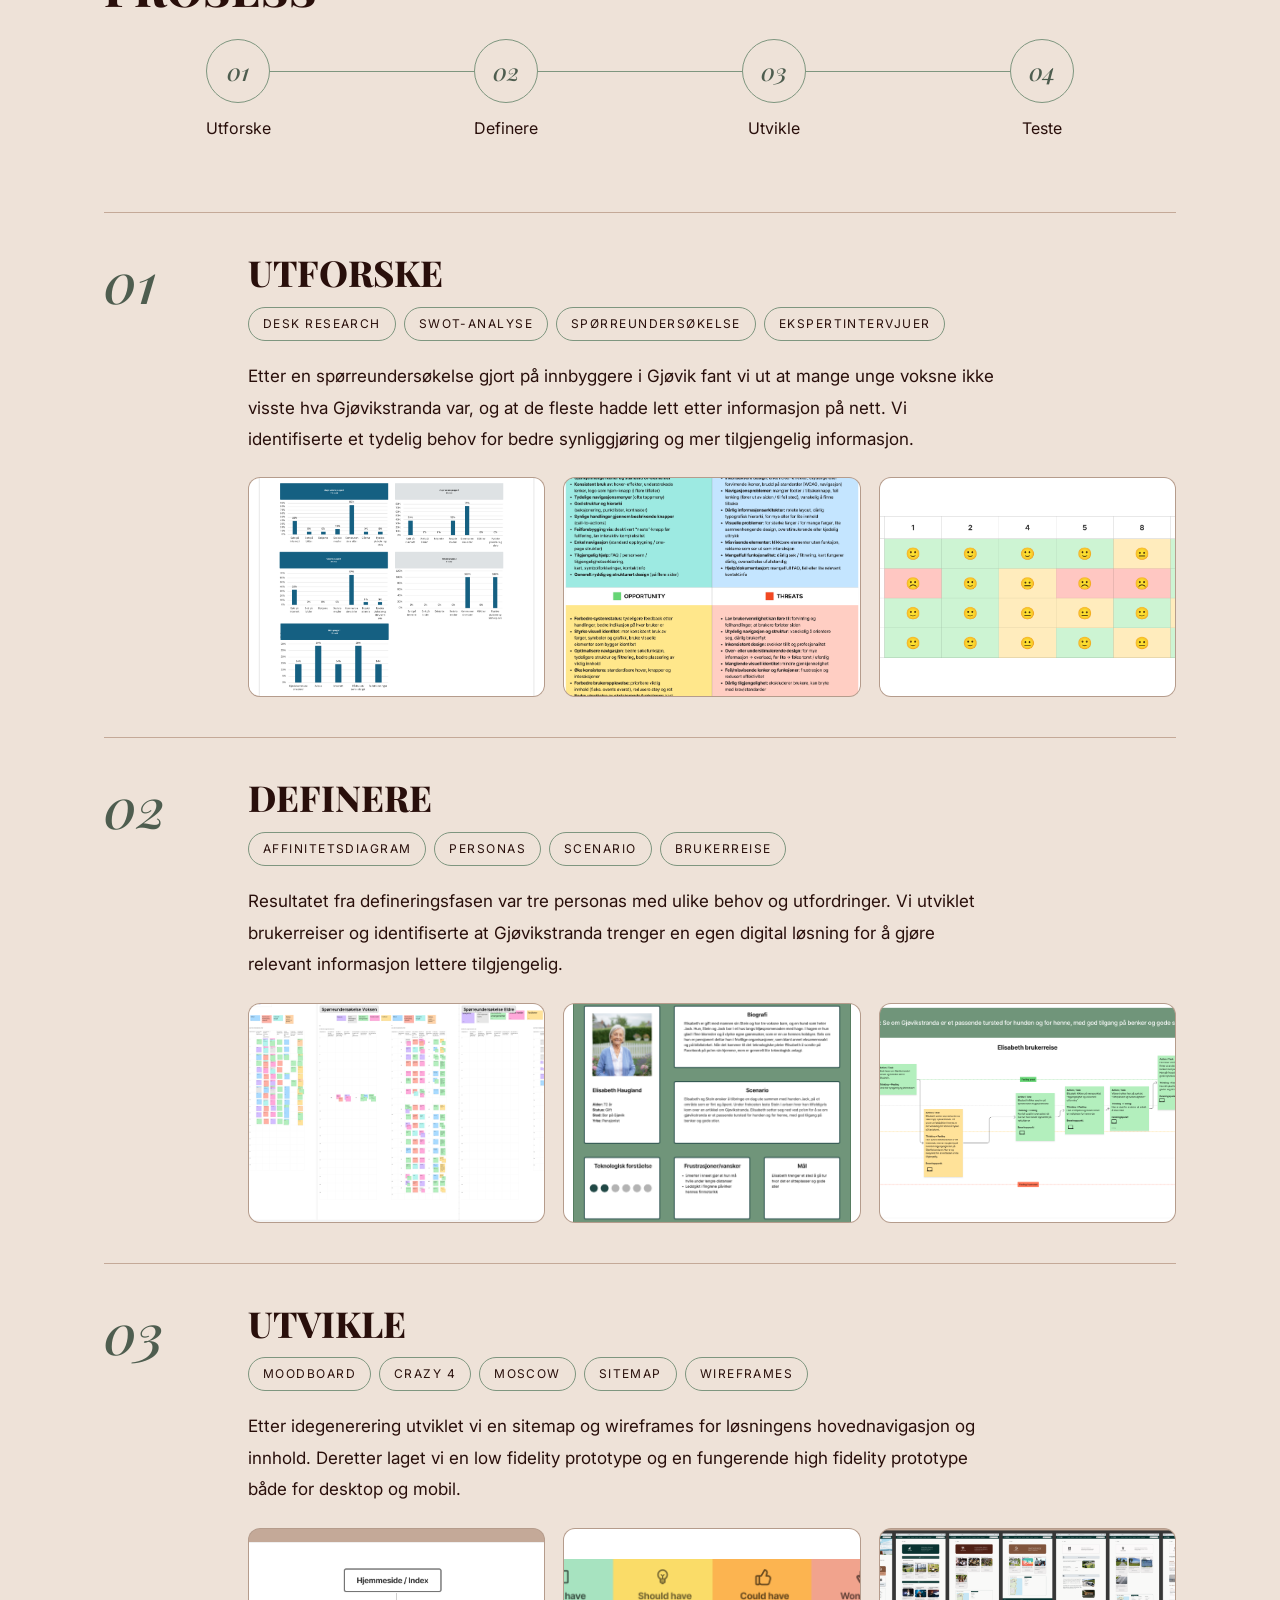
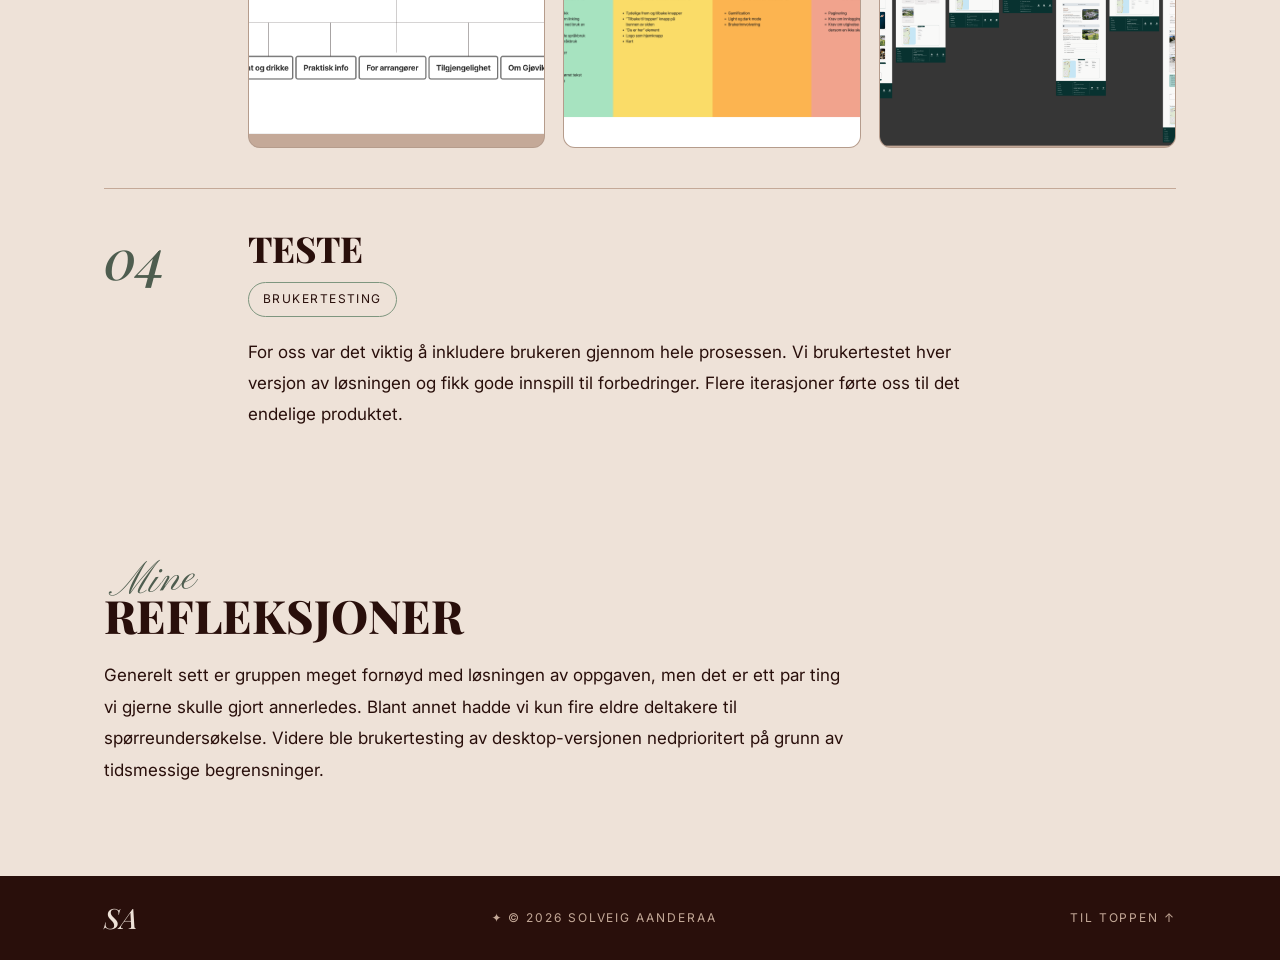
==== commit 24abe3cd: "Restore portfolio reference design and galleries" ====
--- a/gjovikstranda.html
+++ b/gjovikstranda.html
@@ -1,342 +1,163 @@
 <!DOCTYPE html>
 <html lang="no">
 <head>
-  <meta charset="UTF-8">
-  <meta name="viewport" content="width=device-width, initial-scale=1.0">
-  <link rel="icon" type="image/svg+xml" href="favicon.svg">
-  <title>En digital Gjøvikstranda – Solveig Aanderaa</title>
-  <link rel="preconnect" href="https://fonts.googleapis.com">
-  <link rel="preconnect" href="https://fonts.gstatic.com" crossorigin>
-  <link href="https://fonts.googleapis.com/css2?family=Inter:wght@400;500;600&family=Playfair+Display:ital,wght@0,400;0,700;1,400&display=swap" rel="stylesheet">
-  <link rel="stylesheet" href="style.css">
-  <style>
-    :root {
-      --project-accent: #78947C;
-      --diamond-fill: #78947C;
-    }
-  </style>
+<meta charset="UTF-8">
+<meta name="viewport" content="width=device-width, initial-scale=1.0">
+<title>En digital Gjøvikstranda – Solveig Aanderaa</title>
+<link rel="preconnect" href="https://fonts.googleapis.com">
+<link rel="preconnect" href="https://fonts.gstatic.com" crossorigin>
+<link href="https://fonts.googleapis.com/css2?family=Playfair+Display:ital,wght@0,500;0,800;1,500&family=Pinyon+Script&family=Inter:wght@400;500&display=swap" rel="stylesheet">
+<link rel="stylesheet" href="style.css">
+<style>
+  :root{ --accent:#7E967F; --accent-text:color-mix(in srgb, var(--accent), #000 38%); }
+</style>
 </head>
-<body class="project-page">
-
-  <nav class="navbar navbar--project" id="navbar">
-    <a href="index.html" class="navbar__logo"><img src="images/logo.png" alt="Solveig Aanderaa"></a>
-    <ul class="navbar__nav" role="list">
+<body>
+<header class="nav">
+  <div class="wrap nav-inner">
+    <a href="index.html" class="nav-logo" aria-label="Solveig Aanderaa – forsiden">SA</a>
+    <ul class="nav-links">
       <li><a href="index.html">Hjem</a></li>
       <li><a href="index.html#om">Om meg</a></li>
-      <li class="nav-item--sub">
-        <a href="index.html#prosjekter">
-          Prosjekter
-          <span class="nav-chevron" aria-hidden="true">
-            <svg width="10" height="10" viewBox="0 0 10 10" fill="none" stroke="currentColor" stroke-width="1.8" stroke-linecap="round" stroke-linejoin="round"><polyline points="2 3 5 7 8 3"/></svg>
-          </span>
-        </a>
-        <div class="nav-sub">
-          <div class="nav-sub__inner">
-            <a href="gjovikstranda.html">En digital Gjøvikstranda</a>
-            <a href="helseinn.html">Læringsapp – HelseINN</a>
-            <a href="ntnusammen.html">NTNUconnect</a>
-            <a href="praksis.html">Prosjekter fra praksis</a>
-          </div>
-        </div>
+      <li class="has-drop">
+        <a href="index.html#prosjekter">Prosjekter <svg viewBox="0 0 24 24" fill="none" stroke="currentColor" stroke-width="1.8" aria-hidden="true"><path d="M6 9l6 6 6-6"/></svg></a>
+        <ul class="drop">
+          <li><a href="gjovikstranda.html">En digital Gjøvikstranda</a></li>
+          <li><a href="helseinn.html">Læringsapp – HelseINN</a></li>
+          <li><a href="ntnusammen.html">NTNUconnect</a></li>
+          <li><a href="praksis.html">Prosjekter fra praksis</a></li>
+        </ul>
       </li>
-      <li><a href="index.html#kontakt">Kontakt</a></li>
     </ul>
-    <button class="navbar__hamburger" id="hamburger" aria-label="Åpne meny" aria-expanded="false">
-      <span></span><span></span><span></span>
-    </button>
-    <div class="navbar__dropdown" id="dropdown">
+    <button class="nav-toggle" type="button" aria-label="Åpne meny" aria-expanded="false"><span></span></button>
+    <div class="nav-mobile">
       <a href="index.html">Hjem</a>
       <a href="index.html#om">Om meg</a>
       <a href="index.html#prosjekter">Prosjekter</a>
       <a href="index.html#kontakt">Kontakt</a>
     </div>
-  </nav>
+    <a href="index.html#kontakt" class="nav-cta">Kontakt</a>
+  </div>
+</header>
 
-  <header class="project-hero">
-    <img class="project-hero__img" src="images/Gjøvikstranda.png" alt="Gjøvikstranda prosjekt">
-    <div class="project-hero__overlay"></div>
-    <div class="project-hero__content">
-      <p class="project-hero__label">UX-design</p>
-      <h1 class="project-hero__title">En digital Gjøvikstranda</h1>
+<main class="wrap">
+  <section class="p-hero">
+    <img src="images/Gjøvikstranda.png" alt="Gjøvikstranda">
+    <div class="p-hero-text">
+      <span class="script" aria-hidden="true">Prosjekt 01</span>
+      <h1 class="p-title">En digital Gjøvikstranda</h1>
+      <div class="p-tags">UX-design ✦ Bacheloroppgave</div>
     </div>
-  </header>
+  </section>
 
-  <div class="project-accent-bar"></div>
+  <a href="index.html#prosjekter" class="back">← Tilbake til prosjekter</a>
 
-  <a href="index.html#prosjekter" class="project-back">
-    <svg width="16" height="16" viewBox="0 0 24 24" fill="none" stroke="currentColor" stroke-width="2" stroke-linecap="round" stroke-linejoin="round" aria-hidden="true"><polyline points="15 18 9 12 15 6"/></svg>
-    Tilbake til prosjekter
-  </a>
-
-  <div class="project-meta">
-    <div class="project-meta__item">
-      <p class="project-meta__label">Oppdragsgiver</p>
-      <p class="project-meta__value">Gjøvik kommune</p>
-    </div>
-    <div class="project-meta__item">
-      <p class="project-meta__label">Fag</p>
-      <p class="project-meta__value">Bacheloroppgave</p>
-    </div>
-    <div class="project-meta__item">
-      <p class="project-meta__label">Varighet</p>
-      <p class="project-meta__value">Januar – Mai 2025</p>
-    </div>
-    <div class="project-meta__item">
-      <p class="project-meta__label">Gruppemedlemmer</p>
-      <p class="project-meta__value">4 interaksjonsdesignere</p>
-    </div>
+  <div class="meta">
+    <div><span class="label">Oppdragsgiver</span><p>Gjøvik kommune</p></div>
+    <div><span class="label">Fag</span><p>Bacheloroppgave</p></div>
+    <div><span class="label">Varighet</span><p>Januar – mai 2025</p></div>
+    <div><span class="label">Gruppemedlemmer</span><p>4 interaksjonsdesignere</p></div>
   </div>
 
-  <div class="project-body">
+  <section class="p-section intro-grid">
+    <div>
+      <div class="p-head"><span class="script" aria-hidden="true">Om</span><h2>PROSJEKTET</h2></div>
+      <p>Bacheloroppgave i samarbeid med Gjøvik kommune. Gjøvik kommune er i gang med å utvikle Gjøvikstranda om til et aktivitet- og rekreasjonsområde. Det de derimot frykter er at ikke folk kommer til å ta det i bruk.</p>
+    </div>
+    <div class="quote">
+      <span class="mark" aria-hidden="true">“</span>
+      <blockquote>Hvordan kan vi designe en brukervennlig digital løsning som gjør det enklere å finne relevant informasjon om Gjøvikstranda?</blockquote>
+      <span class="label">Problemstilling</span>
+    </div>
+  </section>
 
-    <h2>Om prosjektet</h2>
-    <p>Bacheloroppgave i samarbeid med Gjøvik kommune. Gjøvik kommune er i gang 
-      med å utvikle Gjøvikstranda om til et aktivitet- og rekreasjonsområde. 
-      Det de derimot frykter er at ikke folk kommer til å ta det i bruk. 
-      Gjennom spørreundersøkelser og grundig research har vi funnet ut at årsaken til at 
-      Gjøvikstranda blir mindre brukt av enkelte aldersgrupper, 
-      skyldes for lite tilgjengelig informasjon og ikke tilstrekkelig med synliggjøring av tilbudene. 
-      Da vi spurte dem hvor de hadde lett etter informasjon om Gjøvikstranda var svaret i all hovedsak 
-      på nett og sosiale medier, et sted Gjøvikstranda ikke befinner seg i dag.</p>
-
-    <h2>Min rolle</h2>
-    <ul class="process-methods">
-      <li>Referent under hele perioden, tok notater fra møter, brukertester og intervjuer</li>
+  <section class="p-section">
+    <div class="p-head"><span class="script" aria-hidden="true">Min</span><h2>ROLLE</h2></div>
+    <ul class="role-list">
+      <li>Referent under hele perioden</li>
       <li>Deltok under intervjuer og spørreundersøkelser</li>
-      <li>Bearbeidet informasjonen fra intervjuene</li>
-      <li>Generell deltakelse under alle metodene</li>
-      <li>Idemyldring</li>
-      <li>Personas</li>
-      <li>Scenario</li>
+      <li>Personas og scenario</li>
       <li>Brukerreise</li>
       <li>Wireframes</li>
       <li>Prototyping</li>
     </ul>
+  </section>
 
-    <h2>Problemstilling</h2>
-    <p>"Hvordan kan vi designe en brukervennlig digital løsning som gjør det enklere å finne relevant informasjon om Gjøvikstranda?"</p>
+  <section class="p-section">
+    <div class="p-head"><span class="script" aria-hidden="true">Vår</span><h2>PROSESS</h2></div>
+    <div class="steps">
+      <div class="step"><div class="dot">01</div><span>Utforske</span></div>
+      <div class="step"><div class="dot">02</div><span>Definere</span></div>
+      <div class="step"><div class="dot">03</div><span>Utvikle</span></div>
+      <div class="step"><div class="dot">04</div><span>Teste</span></div>
+    </div>
 
-    <h2>Løsning</h2>
-    <p>Målet med Gjøvikstranda.no er å gjøre det enkelt for brukere å få oversikt, finne aktiviteter, fasiliteter, 
-      og utforske området på en intuitiv måte gjenom løsningen. 
-      Hovedelementene på forsiden er basert på de mest omtalte temaene angående Gjøvikstranda hos Gjøviks befolkning.</p>
-
-    <!-- FIGMA PROTOTYPE -->
-    <div class="proto-duo">
-      <div class="proto-duo__laptop">
-        <div class="proto-frame">
-          <iframe src="https://www.figma.com/embed?embed_host=share&url=https://www.figma.com/proto/bOX7MyZKhXK6rrNrVO91T0/Bachelor?node-id=64825-37293&t=unWfI1PQ5i6FRI11-1" width="100%" height="520" allowfullscreen></iframe>
+    <div class="phase">
+      <div class="num">01</div>
+      <div>
+        <h3>Utforske</h3>
+        <ul class="methods"><li>Desk research</li><li>SWOT-analyse</li><li>Spørreundersøkelse</li><li>Ekspertintervjuer</li></ul>
+        <p>Etter en spørreundersøkelse gjort på innbyggere i Gjøvik fant vi ut at mange unge voksne ikke visste hva Gjøvikstranda var, og at de fleste hadde lett etter informasjon på nett. Vi identifiserte et tydelig behov for bedre synliggjøring og mer tilgjengelig informasjon.</p>
+        <div class="p-gallery">
+          <img src="images/Gjøvikstranda/fase%201/spørreundersøkelse%20statistikk.png" alt="Statistikk fra spørreundersøkelse">
+          <img src="images/Gjøvikstranda/fase%201/swot.png" alt="SWOT-analyse">
+          <img src="images/Gjøvikstranda/fase%201/swot%20rangeringer.png" alt="Rangering av løsningene fra SWOT-analysen">
         </div>
-        <a href="https://www.figma.com/proto/bOX7MyZKhXK6rrNrVO91T0/Bachelor?node-id=64825-37293&t=unWfI1PQ5i6FRI11-1" target="_blank" rel="noopener" class="btn btn--dark proto-btn">Åpne desktop i Figma</a>
-      </div>
-      <div class="proto-duo__phone">
-        <div class="proto-frame">
-          <iframe src="https://www.figma.com/embed?embed_host=share&url=https://www.figma.com/proto/bOX7MyZKhXK6rrNrVO91T0/Bachelor?node-id=63858-33397&t=unWfI1PQ5i6FRI11-1" width="100%" height="580" allowfullscreen></iframe>
-        </div>
-        <a href="https://www.figma.com/proto/bOX7MyZKhXK6rrNrVO91T0/Bachelor?node-id=63858-33397&t=unWfI1PQ5i6FRI11-1" target="_blank" rel="noopener" class="btn btn--dark proto-btn">Åpne mobil i Figma</a>
       </div>
     </div>
 
-    <!-- PROSESS -->
-    <div class="process-section">
-      <h2>Prosess</h2>
-
-      <div class="dd-wrap">
-        <svg class="dd-svg" viewBox="0 0 740 160" xmlns="http://www.w3.org/2000/svg" aria-hidden="true">
-          <polygon points="30,80 200,10 200,150" fill="var(--diamond-fill)" opacity="0.35"/>
-          <polygon points="200,10 370,80 200,150" fill="var(--diamond-fill)" opacity="0.72"/>
-          <polygon points="370,80 540,10 540,150" fill="var(--diamond-fill)" opacity="0.35"/>
-          <polygon points="540,10 710,80 540,150" fill="var(--diamond-fill)" opacity="0.72"/>
-          <circle cx="30" cy="80" r="5" fill="var(--diamond-fill)"/>
-          <circle cx="200" cy="10" r="5" fill="var(--diamond-fill)"/>
-          <circle cx="200" cy="150" r="5" fill="var(--diamond-fill)"/>
-          <circle cx="370" cy="80" r="5" fill="var(--diamond-fill)"/>
-          <circle cx="540" cy="10" r="5" fill="var(--diamond-fill)"/>
-          <circle cx="540" cy="150" r="5" fill="var(--diamond-fill)"/>
-          <circle cx="710" cy="80" r="5" fill="var(--diamond-fill)"/>
-        </svg>
-        <div class="dd-labels">
-          <span>Uforske</span>
-          <span>Definere</span>
-          <span>Utvikle</span>
-          <span>Teste</span>
+    <div class="phase">
+      <div class="num">02</div>
+      <div>
+        <h3>Definere</h3>
+        <ul class="methods"><li>Affinitetsdiagram</li><li>Personas</li><li>Scenario</li><li>Brukerreise</li></ul>
+        <p>Resultatet fra defineringsfasen var tre personas med ulike behov og utfordringer. Vi utviklet brukerreiser og identifiserte at Gjøvikstranda trenger en egen digital løsning for å gjøre relevant informasjon lettere tilgjengelig.</p>
+        <div class="p-gallery">
+          <img src="images/Gjøvikstranda/fase%202/Skjermbilde%202026-05-14%20kl.%2014.42.20.png" alt="Affinity map">
+          <img src="images/Gjøvikstranda/fase%202/persona%201.png" alt="Persona Elisabeth">
+          <img src="images/Gjøvikstranda/fase%202/brukerreise%203.png" alt="Brukerreise Elisabeth">
         </div>
       </div>
+    </div>
 
-      <!-- Utforske -->
-      <div class="process-item fade-in">
-        <div class="process-item__text">
-          <span class="process-num">01</span>
-          <h3 class="process-title">Utforske</h3>
-          <ul class="process-methods">
-            <li>Desk research</li>
-            <li>SWOT analyse</li>
-            <li>Spørreundersøkelse</li>
-            <li>Ekspertintervjuer</li>
-          </ul>
-          <p class="process-result">Etter en spørreundersøkelse gjort på innbyggere i Gjøvik fant vi ut 
-            at mange unge voksne ikke visste hva Gjøvikstranda var, og at de aller fleste 
-            hadde lett etter informasjon på internett, på kommunens sider eller spurt på rådhuset. 
-            Researchen vi fant viste at internettbruken hadde økt for alle aldersgruppene, inkludert de eldre. Her sto 
-            det også at rekreasjonsprosjekter burde benytte seg av internett som markedsføring, da du får et 
-            enda bredere publikum. De mest sentrale funnene fra spørreundersøkelsen baserte seg på at de som 
-            vet om Gjøvikstranda mener det trengs flere aktiviteter og fasiliteter, mens de som ikke kjenner 
-            til det mener det trengs bedre synliggjøring. I etterkant av ekspertintervjuene satt vi igjen med 
-            et inntrykk av viktigheten rundt brukerinnvolvering fra starten av et prosjekt, og at det må både 
-            fysisk og digital promotering til for optimal synliggjøring.
-          </p>
-        </div>
-        <div class="carousel">
-          <div class="carousel__slides">
-            <div class="carousel__slide active"><img src="images/Gjøvikstranda/fase%201/spørreundersøkelse%20statistikk.png" alt="Statistikk fra spørreundersøkelse" loading="lazy"></div>
-            <div class="carousel__slide"><img src="images/Gjøvikstranda/fase%201/swot.png" alt="SWOT-analyse" loading="lazy"></div>
-            <div class="carousel__slide"><img src="images/Gjøvikstranda/fase%201/swot%20rangeringer.png" alt="Rangering av nettsidene fra SWOT analysen" loading="lazy"></div>
-          </div>
-          <button class="carousel__btn carousel__btn--prev" aria-label="Forrige bilde"><svg width="16" height="16" viewBox="0 0 24 24" fill="none" stroke="currentColor" stroke-width="2.5" stroke-linecap="round" stroke-linejoin="round" aria-hidden="true"><polyline points="15 18 9 12 15 6"/></svg></button>
-          <button class="carousel__btn carousel__btn--next" aria-label="Neste bilde"><svg width="16" height="16" viewBox="0 0 24 24" fill="none" stroke="currentColor" stroke-width="2.5" stroke-linecap="round" stroke-linejoin="round" aria-hidden="true"><polyline points="9 18 15 12 9 6"/></svg></button>
-          <p class="carousel__caption">Statistikk fra spørreundersøkelse</p>
+    <div class="phase">
+      <div class="num">03</div>
+      <div>
+        <h3>Utvikle</h3>
+        <ul class="methods"><li>Moodboard</li><li>Crazy 4</li><li>MoSCoW</li><li>Sitemap</li><li>Wireframes</li></ul>
+        <p>Etter idegenerering utviklet vi en sitemap og wireframes for løsningens hovednavigasjon og innhold. Deretter laget vi en low fidelity prototype og en fungerende high fidelity prototype både for desktop og mobil.</p>
+        <div class="p-gallery">
+          <img src="images/Gjøvikstranda/fase%203/sitemap.png" alt="Sitemap">
+          <img src="images/Gjøvikstranda/fase%203/moscow.png" alt="MoSCoW-analyse">
+          <img src="images/Gjøvikstranda/fase%203/High%20fidelity%20-%20Desktop.png" alt="High fidelity desktop">
         </div>
       </div>
+    </div>
 
-      <!-- Definere -->
-      <div class="process-item process-item--reverse fade-in">
-        <div class="process-item__text">
-          <span class="process-num">02</span>
-          <h3 class="process-title">Definere</h3>
-          <ul class="process-methods">
-            <li>Affinitetsdiagram</li>
-            <li>Personas</li>
-            <li>Scenario</li>
-            <li>Brukerreise</li>
-            <li>Iterasjoner av problemstillingen</li>
-          </ul>
-          <p class="process-result">Resultatet fra defineringsfasen var tre personas, 
-            én fra hver aldersgruppe, med egne behov og utfordringer. Disse hadde et eget 
-            scenario hver som gikk ut på å finne ønsket informasjon om Gjøvikstranda ved bruk av løsningen 
-            vår. For å illustrere hvordan det vil se ut å bruke vår løsning i praksis 
-            lagde vi tre brukerreiser tilhørende personasene. Dagens løsning  
-            fikk også en brukerreise fra ett av personasene for å demonstrere hvor tungvindt og 
-            utfordrende det er å finne riktig informasjon. Det er nå tydelig at Gjøvikstranda 
-            trenger sin egen nettside for å enkelt kunne finne informasjonen man trenger.</p>
-        </div>
-        <div class="carousel">
-          <div class="carousel__slides">
-            <div class="carousel__slide active"><img src="images/Gjøvikstranda/fase%202/Skjermbilde%202026-05-14%20kl.%2014.42.20.png" alt="Affinity map" loading="lazy"></div>
-            <div class="carousel__slide"><img src="images/Gjøvikstranda/fase%202/Skjermbilde%202026-05-14%20kl.%2014.42.52.png" alt="Sortert innsikt fra affinity map" loading="lazy"></div>
-            <div class="carousel__slide"><img src="images/Gjøvikstranda/fase%202/persona%201.png" alt="Persona Elisabeth" loading="lazy"></div>
-            <div class="carousel__slide"><img src="images/Gjøvikstranda/fase%202/personas%202.png" alt="Persona Familien Nilsen" loading="lazy"></div>
-            <div class="carousel__slide"><img src="images/Gjøvikstranda/fase%202/personas%203.png" alt="Persona Noah" loading="lazy"></div>
-            <div class="carousel__slide"><img src="images/Gjøvikstranda/fase%202/brukerreise%203.png" alt="Brukerreise Elisabeth" loading="lazy"></div>
-            <div class="carousel__slide"><img src="images/Gjøvikstranda/fase%202/brukerreise%201.png" alt="Brukerreise familien Nilsen" loading="lazy"></div>
-            <div class="carousel__slide"><img src="images/Gjøvikstranda/fase%202/brukerreise%202.png" alt="Brukerreise Noah" loading="lazy"></div>
-            <div class="carousel__slide"><img src="images/Gjøvikstranda/fase%202/brukerrreise%20nå.png" alt="Brukerreise – nåsituasjon" loading="lazy"></div>
-          </div>
-          <button class="carousel__btn carousel__btn--prev" aria-label="Forrige bilde"><svg width="16" height="16" viewBox="0 0 24 24" fill="none" stroke="currentColor" stroke-width="2.5" stroke-linecap="round" stroke-linejoin="round" aria-hidden="true"><polyline points="15 18 9 12 15 6"/></svg></button>
-          <button class="carousel__btn carousel__btn--next" aria-label="Neste bilde"><svg width="16" height="16" viewBox="0 0 24 24" fill="none" stroke="currentColor" stroke-width="2.5" stroke-linecap="round" stroke-linejoin="round" aria-hidden="true"><polyline points="9 18 15 12 9 6"/></svg></button>
-          <p class="carousel__caption">Affinitymap</p>
-        </div>
+    <div class="phase">
+      <div class="num">04</div>
+      <div>
+        <h3>Teste</h3>
+        <ul class="methods"><li>Brukertesting</li></ul>
+        <p>For oss var det viktig å inkludere brukeren gjennom hele prosessen. Vi brukertestet hver versjon av løsningen og fikk gode innspill til forbedringer. Flere iterasjoner førte oss til det endelige produktet.</p>
       </div>
+    </div>
+  </section>
 
-      <!-- Utvikle -->
-      <div class="process-item fade-in">
-        <div class="process-item__text">
-          <span class="process-num">03</span>
-          <h3 class="process-title">Utvikle</h3>
-          <ul class="process-methods">
-            <li>Moodboard</li>
-            <li>Crazy 4</li>
-            <li>MoSCoW</li>
-            <li>Sitemap</li>
-            <li>Wireframes</li>
-            <li>Low fidelity prototype</li>
-            <li>High fidelity prototype</li>
-          </ul>
-          <p class="process-result">Etter idegenerering utviklet vi et 
-            sitemap for nettsiden vår. Hovednavigeringen tar utgangspunkt i en rapport utviklet 
-            av Gjøvikstranda etter en brukermedvirknings-workshop med innbyggere fra Gjøvik. 
-            Se sitemappet for de mest omtalte temaene som la grunnlag for innholdet. Videre 
-            genererte vi wireframes med vår egen forenklede variant av crazy 8, crazy 4. 
-            Wireframes ble low fidelity prototype, til en fungerende high 
-            fidelity prototype, både for desktop og mobil. Vi mottok en designmanual 
-            fra designbyrået Frostrøyk som la grunnlaget for desigelementene i løsningen.
-          </p>
-        </div>
-        <div class="carousel">
-          <div class="carousel__slides">
-            <div class="carousel__slide active"><img src="images/Gjøvikstranda/fase%203/sitemap.png" alt="Sitemap" loading="lazy"></div>
-            <div class="carousel__slide"><img src="images/Gjøvikstranda/fase%203/moscow.png" alt="MoSCoW-analyse" loading="lazy"></div>
-            <div class="carousel__slide"><img src="images/Gjøvikstranda/fase%203/Homepage-1.png" alt="Wireframes forside" loading="lazy"></div>
-            <div class="carousel__slide"><img src="images/Gjøvikstranda/fase%203/Homepage.png" alt="Wireframes underside" loading="lazy"></div>
-            <div class="carousel__slide"><img src="images/Gjøvikstranda/fase%203/underside.png" alt="Wireframes underside" loading="lazy"></div>
-            <div class="carousel__slide"><img src="images/Gjøvikstranda/fase%203/moodboard.png" alt="Moodboard" loading="lazy"></div>
-            <div class="carousel__slide"><img src="images/Gjøvikstranda/fase%203/Skjermbilde%202026-05-14%20kl.%2015.09.04.png" alt="Low fidelity prototype" loading="lazy"></div>
-            <div class="carousel__slide"><img src="images/Gjøvikstranda/fase%203/Skjermbilde%202026-05-14%20kl.%2015.09.39.png" alt="Low fidelity prototype" loading="lazy"></div>
-            <div class="carousel__slide"><img src="images/Gjøvikstranda/fase%203/High%20fidelity%20-%20Desktop.png" alt="High fidelity – desktop" loading="lazy"></div>
-            <div class="carousel__slide"><img src="images/Gjøvikstranda/fase%203/High%20fidelity%20-%20Phone.png" alt="High fidelity – mobil" loading="lazy"></div>
-          </div>
-          <button class="carousel__btn carousel__btn--prev" aria-label="Forrige bilde"><svg width="16" height="16" viewBox="0 0 24 24" fill="none" stroke="currentColor" stroke-width="2.5" stroke-linecap="round" stroke-linejoin="round" aria-hidden="true"><polyline points="15 18 9 12 15 6"/></svg></button>
-          <button class="carousel__btn carousel__btn--next" aria-label="Neste bilde"><svg width="16" height="16" viewBox="0 0 24 24" fill="none" stroke="currentColor" stroke-width="2.5" stroke-linecap="round" stroke-linejoin="round" aria-hidden="true"><polyline points="9 18 15 12 9 6"/></svg></button>
-          <p class="carousel__caption">Sitemap</p>
-        </div>
-      </div>
+  <section class="p-section">
+    <div class="p-head"><span class="script" aria-hidden="true">Mine</span><h2>REFLEKSJONER</h2></div>
+    <p>Generelt sett er gruppen meget fornøyd med løsningen av oppgaven, men det er ett par ting vi gjerne skulle gjort annerledes. Blant annet hadde vi kun fire eldre deltakere til spørreundersøkelse. Videre ble brukertesting av desktop-versjonen nedprioritert på grunn av tidsmessige begrensninger.</p>
+  </section>
+</main>
 
-      <!-- Teste -->
-      <div class="process-item process-item--reverse fade-in">
-        <div class="process-item__text">
-          <span class="process-num">04</span>
-          <h3 class="process-title">Teste</h3>
-          <ul class="process-methods">
-            <li>Brukertesting</li>
-          </ul>
-          <p class="process-result">For oss var det viktig å inkludere brukeren gjennom hele prosessen, 
-            fra innsiktsfase til ferdig produkt. Derfor har vi brukertestet hver eneste versjon av løsningen, 
-            både wireframes, low fidelity prototype og high fidelity prototypen opptil flere ganger. 
-            Tilbakemeldingene fra testene ga gode innspill til forbedringer og vi opplevde at flere var 
-            positive til en slik løsning. Flere runder med iterasjoner førte oss til det endelige produktet, 
-            en nettside for Gjøvikstranda hvor man finner det man trenger av informasjon på en brukervennlig 
-            og enkel måte. 
-          </p>
-        </div>
-        <div class="process-item__visual" aria-hidden="true">
-          <span class="process-visual-num">04</span>
-        </div>
-      </div>
+<footer class="footer">
+  <div class="wrap footer-inner">
+    <span class="nav-logo">SA</span>
+    <span class="label">✦ © 2026 Solveig Aanderaa</span>
+    <a href="#hjem" class="label">Til toppen ↑</a>
+  </div>
+</footer>
 
-    </div><!-- /process-section -->
-
-    <h2>Refleksjoner</h2>
-    <p>Generelt sett er gruppen meget fornøyd med løsningen av oppgaven, men det er ett par ting vi gjerne 
-      skulle gjort annerledes. Blant annet hadde vi kun fire eldre deltakere til spørreundersøkelse, i 
-      forskjell til omtrent 20 stykker på de andre aldersgruppene. Innsikten gir dermed ikke et godt nok grunnlag og  
-      beskriver ikke reelle behov hos lokale brukere. For å oppnå et mer pålitelig og representativt 
-      grunnlag ville det vært hensiktsmessig å inkludere flere fra den eldre brukergruppen. Videre ble 
-      brukertestingen av desktop versjonen nedprioritert, både på grunn av tidsmessige begrensninger men og 
-      basert på statistikk som viser at mobil er den mest brukt enheten. Denne prioriteringen kan ha gått på 
-      bekostning av opplevelsen av nettsiden på desktop, og kan ha medført at vi ikke har fått identifisert 
-      enkelte svakheter på enheten.
-    </p>
-
-  </div><!-- /project-body -->
-
-  <footer class="footer">
-    <p class="footer__copy">© 2026 Solveig Aanderaa</p>
-    <div class="footer__social">
-      <a href="mailto:solveig.aanderaa@gmail.com" aria-label="E-post">
-        <svg width="18" height="18" viewBox="0 0 24 24" fill="none" stroke="currentColor" stroke-width="2" stroke-linecap="round" stroke-linejoin="round" aria-hidden="true"><rect x="2" y="4" width="20" height="16" rx="2"/><path d="m22 7-8.97 5.7a1.94 1.94 0 0 1-2.06 0L2 7"/></svg>
-      </a>
-      <a href="https://linkedin.com/in/solveig-aanderaa" target="_blank" rel="noopener" aria-label="LinkedIn">
-        <svg width="18" height="18" viewBox="0 0 24 24" fill="currentColor" aria-hidden="true"><path d="M16 8a6 6 0 0 1 6 6v7h-4v-7a2 2 0 0 0-2-2 2 2 0 0 0-2 2v7h-4v-7a6 6 0 0 1 6-6z"/><rect x="2" y="9" width="4" height="12"/><circle cx="4" cy="4" r="2"/></svg>
-      </a>
-      <a href="https://www.instagram.com/solveig_aanderaa/" target="_blank" rel="noopener" aria-label="Instagram">
-        <svg width="18" height="18" viewBox="0 0 24 24" fill="none" stroke="currentColor" stroke-width="2" stroke-linecap="round" stroke-linejoin="round" aria-hidden="true"><rect x="2" y="2" width="20" height="20" rx="5" ry="5"/><path d="M16 11.37A4 4 0 1 1 12.63 8 4 4 0 0 1 16 11.37z"/><line x1="17.5" y1="6.5" x2="17.51" y2="6.5"/></svg>
-      </a>
-    </div>
-  </footer>
-
-  <a href="#" class="back-to-top" id="backToTop" aria-label="Til toppen">
-    <svg width="18" height="18" viewBox="0 0 24 24" fill="none" stroke="currentColor" stroke-width="2.5" stroke-linecap="round" stroke-linejoin="round" aria-hidden="true"><polyline points="18 15 12 9 6 15"/></svg>
-  </a>
-
-  <script src="script.js"></script>
+<script src="script.js"></script>
 </body>
 </html>
--- a/style.css
+++ b/style.css
@@ -1,925 +1,250 @@
-@import url('https://fonts.googleapis.com/css2?family=Inter:wght@400;500;600;700&family=Playfair+Display:wght@400;500;600;700&family=Pinyon+Script&display=swap');
-
-/* === RESET & BASE === */
-*, *::before, *::after { box-sizing: border-box; margin: 0; padding: 0; }
-
-html, body { overflow-x: hidden; scroll-behavior: smooth; max-width: 100%; }
-
-:root {
-  --color-cream: #EEE2D8;
-  --color-cherry: #9D0000;
-  --color-wafer: #C4A998;
-  --color-coffee: #290F0B;
-  --accent-dark: #463f3a;
-  --accent-mid: #8a817c;
-  --accent-light: #bcb8b1;
-  --radius: 20px;
-  --t: 0.3s ease;
-}
-
-body:not(.project-page) {
-  font-family: 'Inter', sans-serif;
-  font-size: 16px;
-  color: var(--color-coffee);
-  background: var(--color-cream);
-  line-height: 1.7;
-}
-
-body.project-page {
-  background: var(--color-cream);
-  font-family: 'Inter', sans-serif;
-  color: var(--color-coffee);
-}
-
-h1, h2, h3, h4 { font-family: 'Playfair Display', serif; }
-body:not(.project-page) h1,
-body:not(.project-page) h2,
-body:not(.project-page) h3,
-body:not(.project-page) h4 { color: var(--color-coffee); }
-.project-page h1,
-.project-page h2,
-.project-page h3,
-.project-page h4,
-.project-page p,
-.project-page li,
-.project-page a,
-.project-page span,
-.project-page label,
-.project-page button {
-  font-family: 'Inter', sans-serif;
-}
-img { display: block; max-width: 100%; }
-
-.script-accent {
-  font-family: 'Pinyon Script', cursive;
-  font-size: clamp(2rem, 4vw, 3.4rem);
-  line-height: 0.9;
-  letter-spacing: 0;
-  transform: rotate(-5deg);
-  display: inline-block;
-  color: var(--color-cherry);
-}
-
-/* === NAVBAR === */
-.navbar {
-  position: fixed; top: 0; left: 0; right: 0; z-index: 1000;
-  display: flex; align-items: center; justify-content: space-between;
-  padding: 1.5rem 3rem;
-  background: var(--color-cream);
-  transition: padding var(--t), background var(--t), box-shadow var(--t);
-}
-
-.navbar.scrolled {
-  padding: 0.875rem 3rem;
-  background: rgba(238,226,216,0.92);
-  backdrop-filter: blur(14px);
-  -webkit-backdrop-filter: blur(14px);
-  box-shadow: 0 1px 0 rgba(41,15,11,0.08);
-}
-
-.navbar--project {
-  background: var(--color-cream);
-  backdrop-filter: blur(16px);
-  -webkit-backdrop-filter: blur(16px);
-}
-.navbar--project.scrolled {
-  background: rgba(238,226,216,0.92);
-}
-.navbar--project:not(.scrolled) .navbar__nav a,
-.navbar--project:not(.scrolled) .navbar__logo img { filter: none; }
-.navbar--project:not(.scrolled) .navbar__nav a::after { background: var(--color-coffee); }
-.navbar--project:not(.scrolled) .navbar__hamburger span { background: var(--color-coffee); }
-
-.navbar__logo { text-decoration: none; line-height: 0; }
-.navbar__logo img { height: 65px; }
-
-.navbar__nav {
-  list-style: none; display: flex; gap: 2.5rem;
-  position: absolute; left: 50%; transform: translateX(-50%);
-}
-
-.navbar__nav a {
-  font-size: 0.9rem; font-weight: 500; text-decoration: none;
-  color: var(--color-coffee); position: relative; padding-bottom: 3px;
-}
-
-.navbar__nav a::after {
-  content: ''; position: absolute; bottom: 0; left: 0;
-  width: 0; height: 1px; background: var(--color-coffee);
-  transition: width 0.3s ease;
-}
-
-.navbar__nav a:hover::after { width: 100%; }
-
-.navbar__nav a:focus-visible,
-.navbar__dropdown a:focus-visible,
-.navbar__hamburger:focus-visible,
-.nav-sub__inner a:focus-visible,
-.btn:focus-visible,
-.back-to-top:focus-visible {
-  outline: 3px solid var(--color-cherry);
-  outline-offset: 3px;
-}
-
-.navbar__hamburger {
-  display: none; flex-direction: column; gap: 5px;
-  background: none; border: none; cursor: pointer; padding: 4px;
-}
-
-.navbar__hamburger span {
-  display: block; width: 24px; height: 2px; background: var(--color-coffee);
-  transition: all 0.3s ease; transform-origin: center;
-}
-
-.navbar__hamburger.open span:nth-child(1) { transform: translateY(7px) rotate(45deg); }
-.navbar__hamburger.open span:nth-child(2) { opacity: 0; }
-.navbar__hamburger.open span:nth-child(3) { transform: translateY(-7px) rotate(-45deg); }
-
-.navbar__dropdown {
-  position: absolute; top: calc(100% + 4px); right: 1.5rem;
-  background: var(--color-cream); border: 1px solid rgba(41,15,11,0.08);
-  border-radius: 14px; padding: 0.5rem 0;
-  min-width: 160px; box-shadow: 0 8px 30px rgba(0,0,0,0.08);
-  display: flex; flex-direction: column;
-  opacity: 0; pointer-events: none;
-  transform: translateY(-6px);
-  transition: opacity 0.2s ease, transform 0.2s ease;
-}
-
-.navbar__dropdown.open { opacity: 1; pointer-events: auto; transform: translateY(0); }
-
-.navbar__dropdown a {
-  font-size: 0.9rem; font-weight: 500; text-decoration: none;
-  color: var(--color-coffee); padding: 0.65rem 1.25rem;
-  transition: background 0.15s ease;
-}
-
-.navbar__dropdown a:hover { background: rgba(41,15,11,0.04); }
-
-/* === HERO === */
-.hero {
-  padding-top: 80px; overflow-x: hidden;
-  background: var(--color-cream); color: var(--color-coffee);
-}
-
-.hero__name-container {
-  padding: 2rem 0 1rem;
-  overflow: hidden;
-  max-width: 100vw;
-  display: flex; justify-content: center;
-  align-items: flex-end;
-  flex-direction: column;
-  gap: 0.1rem;
-}
-
-.hero__script {
-  font-family: 'Pinyon Script', cursive;
-  font-size: clamp(2.2rem, 4vw, 3.8rem);
-  line-height: 0.85;
-  color: var(--color-cherry);
-  transform: rotate(-5deg);
-  margin-left: 14rem;
-}
-
-.hero__name {
-  font-family: 'Playfair Display', serif;
-  font-weight: 700; line-height: 1;
-  text-transform: uppercase; white-space: nowrap;
-  display: block; letter-spacing: -0.03em;
-  color: var(--color-cherry);
-  font-size: clamp(2.8rem, 7vw, 7rem);
-  padding: 0 2rem;
-}
-
-.hero__content {
-  display: grid; grid-template-columns: 1fr 1.7fr;
-  gap: 3.5rem; max-width: 1200px; margin: 0 auto;
-  padding: 0 3rem 4rem; align-items: center;
-}
-
-.hero__text {
-  display: flex; flex-direction: column; align-items: flex-start; justify-content: center;
-}
-
-.hero__subtitle {
-  font-family: 'Playfair Display', serif;
-  font-size: clamp(2rem, 3vw, 2.5rem);
-  font-weight: 700; line-height: 1.05;
-  color: var(--color-coffee); margin-bottom: 1.5rem;
-}
-
-.hero__ingress {
-  font-size: 1.05rem; color: var(--color-coffee); line-height: 1.75;
-  margin-bottom: 1.5rem; max-width: 440px;
-}
-
-.hero__social {
-  display: flex; gap: 0.75rem; margin-bottom: 1.75rem;
-}
-.hero__social a {
-  width: 40px; height: 40px; border-radius: 50%;
-  border: 1.5px solid rgba(41,15,11,0.18);
-  display: flex; align-items: center; justify-content: center;
-  color: var(--color-coffee); text-decoration: none;
-  transition: border-color 0.2s, background 0.2s;
-}
-.hero__social a:hover { border-color: var(--color-cherry); background: rgba(157,0,0,0.06); }
-
-.hero__image {
-  height: clamp(320px, 55vh, 500px);
-  align-self: start;
-  position: relative; z-index: 1;
-}
-
-.hero__image::before {
-  content: "";
-  position: absolute;
-  left: 3%; right: 7%; bottom: -8%; height: 58%;
-  border-radius: 50% 50% 0 0 / 90% 90% 0 0;
-  background: rgba(196,169,152,0.52);
-  z-index: -1;
-}
-
-.hero__image img { width: 100%; height: 100%; object-fit: contain; object-position: center top; }
-
-/* === BUTTONS === */
-.btn {
-  display: inline-flex; align-items: center; gap: 0.5rem;
-  padding: 0.875rem 2rem; border-radius: 100px;
-  font-family: 'Inter', sans-serif; font-size: 0.95rem; font-weight: 500;
-  text-decoration: none; border: none; cursor: pointer;
-  transition: all 0.3s ease;
-}
-
-.btn--dark { background: var(--color-cherry); color: var(--color-cream); }
-.btn--dark:hover { background: #700000; transform: translateY(-2px); }
-
-/* === SECTION BASE === */
-.section-wrap { padding: 6rem 3rem; max-width: 1200px; margin: 0 auto; }
-
-.section-title {
-  position: relative;
-  display: inline-block;
-  font-family: 'Playfair Display', serif;
-  font-size: clamp(2rem, 4vw, 2.75rem);
-  font-weight: 700; margin-bottom: 2.5rem; line-height: 1.15;
-  text-transform: uppercase;
-  letter-spacing: 0.04em;
-}
-
-.section-title::before {
-  content: '✦';
-  display: block;
-  font-family: 'Pinyon Script', cursive;
-  font-size: clamp(2.1rem, 3vw, 2.8rem);
-  line-height: 1;
-  color: var(--color-cherry);
-  transform: rotate(-5deg);
-  margin-bottom: 0.2rem;
-}
-
-.section-title::after {
-  content: "";
-  display: block;
-  width: 100%;
-  height: 1px;
-  background: var(--color-wafer);
-  margin-top: 0.8rem;
-}
-
-/* === ABOUT === */
-.about__intro {
-  font-size: 1.1rem; color: var(--color-coffee); max-width: 680px;
-  line-height: 1.8; margin-bottom: 3rem;
-}
-
-.about__columns {
-  display: grid; grid-template-columns: 1fr 1fr 1fr;
-  gap: 3rem; margin-bottom: 2.5rem;
-}
-
-.about__col-title {
-  font-family: 'Inter', sans-serif; font-size: 0.75rem;
-  font-weight: 600; letter-spacing: 0.1em; text-transform: uppercase;
-  color: var(--color-coffee); margin-bottom: 1.5rem;
-}
-
-.experience-list { list-style: none; display: flex; flex-direction: column; gap: 1.25rem; }
-
-.experience-item {
-  padding-left: 1.25rem;
-  border-left: 2px solid var(--color-wafer);
-}
-
-.experience-item--featured .experience-item__title {
-  color: var(--color-cherry);
-}
-
-.experience-item__title { font-weight: 600; font-size: 0.95rem; margin-bottom: 0.2rem; color: var(--color-coffee); }
-.experience-item__date { font-size: 0.85rem; color: var(--color-coffee); opacity: 0.8; }
-
-/* === PROJECTS === */
-.projects-bg { background: var(--color-coffee); color: var(--color-cream); }
-
-.project-card {
-  display: block; text-decoration: none; color: inherit;
-  border-radius: var(--radius); overflow: hidden;
-  transition: transform 0.35s ease, box-shadow 0.35s ease;
-  background: rgba(255,255,255,0.04);
-  border: 1px solid rgba(196,169,152,0.5);
-}
-
-.project-card:hover { transform: translateY(-8px); box-shadow: 0 24px 60px rgba(0,0,0,0.16); }
-
-.project-card__img { width: 100%; object-fit: cover; display: block; background: var(--accent-light); }
-
-.project-card--large .project-card__img { height: 480px; }
-.projects-grid .project-card__img { height: 300px; }
-
-.project-card__body { padding: 1.5rem 1.75rem 1.75rem; }
-
-.project-card__tag {
-  font-size: 0.78rem; font-weight: 500; letter-spacing: 0.07em;
-  text-transform: uppercase; color: var(--color-wafer); margin-bottom: 0.5rem;
-}
-
-.project-card__title {
-  font-family: 'Playfair Display', serif;
-  font-size: 1.3rem; font-weight: 700; line-height: 1.25;
-  color: var(--color-cream);
-}
-
-.project-card--large { margin-bottom: 1.5rem; }
-
-.projects-grid { display: grid; grid-template-columns: repeat(2, minmax(0, 1fr)); gap: 1.5rem; }
-
-@media (max-width: 720px) {
-  .projects-grid { grid-template-columns: 1fr; }
-}
-
-/* === HERO HIGHLIGHT === */
-.hero-highlight { color: var(--color-cherry); font-weight: 700; }
-
-/* === NAV SUB (dropdown) === */
-.nav-sub { background: var(--color-cream); }
-.nav-sub .nav-sub__inner {
-  background: var(--color-cream);
-  color: var(--color-coffee);
-  border-radius: 12px;
-  padding: 0.25rem;
-  box-shadow: 0 12px 36px rgba(0,0,0,0.12);
-  z-index: 1200;
-}
-
-/* Dropdown links: force explicit text and spacing so parent styles can't hide them */
-.nav-sub .nav-sub__inner a {
-  color: var(--color-coffee) !important;
-  display: block;
-  padding: 12px 20px;
-  text-decoration: none;
-  border-radius: 8px;
-  transition: background 0.12s ease, color 0.12s ease;
-}
-.nav-sub .nav-sub__inner a:hover,
-.nav-sub .nav-sub__inner a:focus {
-  background: rgba(41,15,11,0.04);
-  color: var(--color-coffee) !important;
-}
-
-/* Ensure project-page variant cannot invert dropdown text */
-.navbar--project .nav-sub .nav-sub__inner,
-.navbar--project .nav-sub .nav-sub__inner a {
-  filter: none !important;
-  color: var(--color-coffee) !important;
-}
-
-/* Mobile/compact dropdown (hamburger) links */
-.navbar__dropdown a {
-  color: var(--color-coffee) !important;
-  padding: 12px 20px;
-  display: block;
-  text-decoration: none;
-}
-.navbar__dropdown a:hover { background: rgba(41,15,11,0.04); color: var(--color-coffee) !important; }
-
-/* === FIGMA IFRAME SIZING === */
-iframe[src*="figma.com"] {
-  width: 100%;
-  min-height: 700px;
-  border: none;
-}
-@media (min-width: 1024px) {
-  iframe[src*="figma.com"] { min-height: 800px; }
-}
-@media (max-width: 720px) {
-  iframe[src*="figma.com"] { min-height: 700px; }
-}
-
-/* === PROJECT PAGES: LIST SIZE === */
-.project-body ul, .project-body li, .project-body ul li { font-size: 1rem; line-height: 1.8; }
-
-/* === INTEREST CARDS (clickable) === */
-.interest-card { cursor: pointer; transition: transform 0.18s ease; }
-.interest-card:focus { outline: 3px solid rgba(70,63,58,0.12); outline-offset: 3px; }
-.interest-card:hover { transform: translateY(-6px); }
-
-/* === CONTACT === */
-.contact__wrapper {
-  display: grid; grid-template-columns: 1fr 1fr;
-  gap: 3.5rem; align-items: start;
-}
-
-.contact__content { display: flex; flex-direction: column; }
-
-.contact__heading {
-  font-family: 'Playfair Display', serif;
-  font-size: clamp(2rem, 5vw, 3.25rem);
-  font-weight: 700; margin-bottom: 0.75rem;
-}
-
-.contact__sub { font-size: 1.05rem; color: var(--color-coffee); margin-bottom: 2.75rem; }
-
-.contact__list { list-style: none; display: flex; flex-direction: column; gap: 1.25rem; }
-
-.contact__item a {
-  display: inline-flex; align-items: center; gap: 0.875rem;
-  text-decoration: none; color: var(--color-coffee); font-size: 1rem;
-  font-weight: 500; transition: color 0.2s ease;
-}
-
-.contact__item a:hover { color: var(--color-cherry); }
-
-.contact__icon {
-  width: 42px; height: 42px; border-radius: 50%;
-  border: 1.5px solid rgba(0,0,0,0.12);
-  display: flex; align-items: center; justify-content: center;
-  flex-shrink: 0; transition: border-color 0.2s, background 0.2s;
-}
-
-.contact__item a:hover .contact__icon { border-color: var(--color-cherry); background: rgba(157,0,0,0.06); }
-
-.contact__image { width: 100%; border-radius: 20px; object-fit: cover; display: block; }
-
-/* === FOOTER === */
-.footer {
-  border-top: 1px solid rgba(0,0,0,0.07);
-  padding: 2.5rem 3rem;
-  display: flex; align-items: center; justify-content: space-between;
-}
-
-.footer__copy { font-size: 0.875rem; color: var(--color-coffee); opacity: 0.8; }
-.footer__social { display: flex; gap: 1.25rem; }
-.footer__social a { color: var(--color-coffee); transition: color 0.2s ease; }
-.footer__social a:hover { color: var(--color-cherry); }
-
-/* === BACK TO TOP === */
-.back-to-top {
-  position: fixed; bottom: 1.75rem; right: 1.75rem; z-index: 900;
-  width: 44px; height: 44px; border-radius: 50%;
-  background: var(--color-cherry); color: var(--color-cream);
-  display: flex; align-items: center; justify-content: center;
-  text-decoration: none;
-  opacity: 0; pointer-events: none; transform: translateY(10px);
-  transition: opacity 0.3s ease, transform 0.3s ease;
-  box-shadow: 0 4px 16px rgba(0,0,0,0.2);
-}
-
-.back-to-top.visible { opacity: 1; pointer-events: auto; transform: translateY(0); }
-.back-to-top:hover { transform: translateY(-3px) !important; }
-
-/* === FADE IN === */
-.fade-in { opacity: 0; transform: translateY(26px); transition: opacity 0.65s ease, transform 0.65s ease; }
-.fade-in.visible { opacity: 1; transform: translateY(0); }
-
-/* === PROJECT PAGES === */
-.project-hero {
-  position: relative; height: 65vh; min-height: 420px;
-  overflow: hidden; display: flex; align-items: flex-end;
-  padding-top: 80px;
-}
-
-.project-hero__img {
-  position: absolute; inset: 0;
-  width: 100%; height: 100%; object-fit: cover;
-}
-
-.project-hero__overlay {
-  position: absolute; inset: 0;
-  background: linear-gradient(to top, rgba(0,0,0,0.72) 30%, rgba(0,0,0,0.15) 100%);
-}
-
-.project-page .project-hero__content { position: relative; z-index: 1; color: #fff; padding: 3rem; }
-.project-page .project-hero__label {
-  font-size: 0.78rem; font-weight: 500; letter-spacing: 0.1em;
-  text-transform: uppercase; opacity: 0.75; margin-bottom: 0.75rem;
-}
-.project-page .project-hero__title {
-  font-family: 'Playfair Display', serif;
-  font-size: clamp(2.25rem, 6vw, 4.5rem);
-  font-weight: 700; line-height: 1.1;
-  color: #fff;
-}
-
-.project-accent-bar { height: 6px; background: var(--project-accent, var(--accent-light)); }
-
-.project-meta {
-  max-width: 1100px; margin: 0 auto; padding: 3rem 3rem 0;
-  display: flex; flex-wrap: wrap; gap: 2.5rem;
-  border-bottom: 1px solid rgba(0,0,0,0.07); padding-bottom: 3rem;
-}
-
-.project-meta__label {
-  font-size: 0.72rem; font-weight: 600; letter-spacing: 0.1em;
-  text-transform: uppercase; color: #888; margin-bottom: 0.3rem;
-}
-
-.project-meta__value { font-size: 0.95rem; font-weight: 500; }
-
-.project-body { max-width: 1100px; margin: 0 auto; padding: 3rem; }
-
-.project-body h2 {
-  font-family: 'Playfair Display', serif;
-  font-size: 1.65rem; margin-bottom: 1rem; margin-top: 2.75rem;
-}
-
-.project-body h2:first-child { margin-top: 0; }
-
-.project-body p { font-size: 1rem; color: #333; line-height: 1.8; margin-bottom: 1rem; }
-
-.project-phases {
-  display: grid; grid-template-columns: repeat(3, 1fr);
-  gap: 1.5rem; margin-top: 1.5rem;
-}
-
-.project-phase {
-  border: 1px solid rgba(0,0,0,0.08); border-radius: 18px;
-  padding: 2rem 1.5rem 1.75rem; text-align: center;
-  position: relative; overflow: hidden;
-}
-
-.project-phase__top {
-  height: 4px; width: 100%;
-  position: absolute; top: 0; left: 0;
-  background: var(--project-accent, var(--accent-light));
-}
-
-.project-phase__icon {
-  width: 54px; height: 54px; border-radius: 50%;
-  background: var(--project-accent, #f0eeec);
-  display: flex; align-items: center; justify-content: center;
-  margin: 0 auto 1.25rem; color: var(--accent-dark);
-}
-
-.project-phase h3 { font-family: 'Playfair Display', serif; font-size: 1.1rem; margin-bottom: 0.65rem; }
-.project-phase p { font-size: 0.9rem; color: #555; line-height: 1.7; margin: 0; }
-
-.project-back {
-  display: inline-flex; align-items: center; gap: 0.5rem;
-  text-decoration: none; color: var(--color-coffee); font-size: 0.875rem; font-weight: 500;
-  margin: 2rem 3rem 0; transition: color 0.2s ease;
-}
-.project-back:hover { color: var(--color-cherry); }
-
-/* === NAV SUB-DROPDOWN (Prosjekter hover) === */
-.navbar__nav li { position: relative; }
-
-.nav-item--sub > a {
-  display: flex; align-items: center; gap: 5px; cursor: pointer;
-}
-
-.nav-item--sub > a .nav-chevron {
-  display: inline-block; line-height: 0;
-  transition: transform 0.25s ease;
-}
-
-.nav-item--sub:hover > a .nav-chevron { transform: rotate(180deg); }
-
-.nav-sub {
-  position: absolute; top: 100%; left: 50%;
-  transform: translateX(-50%);
-  padding-top: 16px;
-  opacity: 0; pointer-events: none;
-  transition: opacity 0.22s ease;
-  z-index: 200;
-}
-
-.nav-item--sub:hover .nav-sub,
-.nav-item--sub:focus-within .nav-sub { opacity: 1; pointer-events: auto; }
-
-.nav-sub__inner {
-  background: var(--color-cream); border: 1px solid rgba(41,15,11,0.08);
-  border-radius: 14px; padding: 0.5rem 0;
-  min-width: 230px; box-shadow: 0 10px 32px rgba(0,0,0,0.08);
-  transform: translateY(-6px);
-  transition: transform 0.22s ease;
-}
-
-.nav-item--sub:hover .nav-sub__inner,
-.nav-item--sub:focus-within .nav-sub__inner { transform: translateY(0); }
-
-.nav-sub__inner a {
-  display: block; padding: 0.65rem 1.25rem;
-  font-size: 0.875rem; font-weight: 500;
-  text-decoration: none; color: var(--color-coffee); white-space: nowrap;
-  transition: background 0.15s ease;
-}
-
-.nav-sub__inner a:hover { background: rgba(41,15,11,0.04); }
-.nav-sub__inner a::after { display: none !important; }
-
-/* === INTERESTS SECTION === */
-.interests-grid {
-  display: grid; grid-template-columns: repeat(4, 1fr);
-  gap: 1.25rem; margin-top: 0.5rem;
-}
-
-.interest-card {
-  background: var(--color-wafer); border-radius: 20px;
-  padding: 2rem 1.25rem 1.75rem; text-align: center;
-  transition: transform 0.3s ease;
-  position: relative;
-}
-
-.interest-card:hover { transform: translateY(-4px); }
-
-.interest-card__icon {
-  width: 80px; height: 80px;
-  margin: 0 auto 1.25rem; color: var(--color-coffee);
-}
-
-.interest-card__icon svg { width: 100%; height: 100%; }
-
-.interest-card h3 {
-  font-family: 'Playfair Display', serif; font-size: 1.05rem;
-  font-weight: 700; margin-bottom: 0.4rem; color: var(--color-coffee);
-}
-
-.interest-card p { font-size: 0.85rem; color: var(--color-coffee); line-height: 1.6; }
-
-.interest-card::before {
-  content: attr(data-index);
-  position: absolute; top: 0.9rem; left: 1rem;
-  font-family: 'Playfair Display', serif;
-  font-size: 0.8rem; font-style: italic; font-weight: 700;
-  color: var(--color-cherry); letter-spacing: 0.04em;
-}
-
-/* === DOUBLE DIAMOND PROCESS === */
-.process-section { margin-top: 3rem; }
-
-.process-section > h2 {
-  font-family: 'Playfair Display', serif; font-size: 1.65rem;
-  margin-bottom: 2rem;
-}
-
-.dd-wrap { margin-bottom: 1rem; }
-
-.dd-svg { width: 100%; display: block; overflow: visible; }
-
-.dd-labels {
-  display: flex; margin-bottom: 3rem;
-}
-
-.dd-labels span {
-  flex: 1; text-align: center;
-  font-size: 0.72rem; font-weight: 600;
-  letter-spacing: 0.1em; text-transform: uppercase; color: #666;
-}
-
-.process-item {
-  display: grid; grid-template-columns: 1fr 1fr;
-  gap: 4rem; align-items: center;
-  padding: 3.5rem 0; border-bottom: 1px solid rgba(0,0,0,0.06);
-}
-
-.process-item:last-child { border-bottom: none; }
-
-.process-item--reverse .process-item__text { order: 2; }
-.process-item--reverse .process-item__visual { order: 1; }
-
-.process-num {
-  font-family: 'Playfair Display', serif; font-size: 3.5rem;
-  font-weight: 700; color: var(--project-accent, #1C5399);
-  line-height: 1; display: block; margin-bottom: 0.1rem;
-}
-
-.process-title {
-  font-family: 'Playfair Display', serif; font-size: 1.2rem;
-  font-weight: 700; margin-bottom: 1.5rem;
-}
-
-.process-methods { list-style: none; display: flex; flex-direction: column; gap: 0.5rem; margin-bottom: 1.25rem; }
-.process-methods li {
-  font-size: 0.9rem; color: #444;
-  display: flex; align-items: flex-start; gap: 0.6rem;
-}
-
-.process-methods li::before {
-  content: '';
-  width: 6px; height: 6px; border-radius: 50%;
-  background: var(--project-accent, #bcb8b1);
-  flex-shrink: 0; margin-top: 0.45em;
-}
-
-.process-result { font-size: 0.9rem; color: #555; line-height: 1.75; }
-
-/* === IMAGE PAIRS (praksis) === */
-.img-pair-wrap { margin-bottom: 3rem; }
-.img-pair {
-  display: grid; grid-template-columns: 1fr 1fr;
-  gap: 1.25rem; margin-bottom: 0.75rem;
-}
-.img-pair__col { display: flex; flex-direction: column; gap: 0.75rem; }
-.img-pair__label {
-  font-size: 0.72rem; font-weight: 600; letter-spacing: 0.1em;
-  text-transform: uppercase; color: #888;
-}
-.img-pair__col img {
-  width: 100%; border-radius: 8px; display: block;
-  box-shadow: 0 2px 12px rgba(0,0,0,0.1); cursor: pointer;
-}
-.img-pair__caption { font-size: 0.82rem; color: #666; text-align: center; margin: 0; }
-.img-solo { margin-bottom: 3rem; }
-.img-solo img { width: 100%; border-radius: 8px; display: block; box-shadow: 0 2px 12px rgba(0,0,0,0.1); cursor: pointer; }
-.img-row-wrap { margin-bottom: 3rem; }
-.img-row { display: flex; gap: 1rem; margin-bottom: 0.75rem; }
-.img-row__col { flex: 1; min-width: 0; display: flex; flex-direction: column; gap: 0.75rem; }
-.img-row__col img { width: 100%; border-radius: 8px; display: block; box-shadow: 0 2px 12px rgba(0,0,0,0.1); cursor: pointer; }
-
-.process-item__visual {
-  background: var(--project-accent, #f5f4f2);
-  border-radius: 20px; height: 260px;
-  display: flex; align-items: center; justify-content: center;
-  overflow: hidden; position: relative;
-}
-
-.process-visual-num {
-  font-family: 'Playfair Display', serif; font-size: 8rem;
-  font-weight: 700; color: rgba(255,255,255,0.22); line-height: 1;
-  user-select: none;
-}
-
-/* === PROJECT HERO TITLE (larger) === */
-.project-hero__title { font-size: clamp(3rem, 7vw, 6.5rem); }
-
-/* === FIGMA PROTO === */
-.proto-section { margin: 2.5rem 0 3.5rem; }
-.proto-section--phone { display: flex; flex-direction: column; align-items: center; }
-.proto-wrap--desktop { display: flex; flex-direction: column; }
-.proto-wrap--mobile  { display: none; flex-direction: column; align-items: center; }
-.proto-frame {
-  border-radius: 12px; overflow: hidden;
-  box-shadow: 0 4px 24px rgba(0,0,0,0.12);
-  border: 1px solid rgba(0,0,0,0.08); line-height: 0;
-}
-.proto-frame iframe { display: block; }
-.proto-btn { margin-top: 1.25rem; align-self: center; }
-
-/* === CAROUSEL === */
-.carousel {
-  position: relative;
-}
-.process-item--reverse .carousel { order: 1; }
-.carousel__slides { position: relative; height: 280px; overflow: hidden; }
-.carousel__slide {
-  position: absolute; inset: 0;
-  display: flex; align-items: center; justify-content: center;
-  opacity: 0; transition: opacity 0.4s ease;
-  pointer-events: none;
-}
-.carousel__slide.active { opacity: 1; pointer-events: auto; }
-.carousel__slide img {
-  max-width: 100%; max-height: 100%;
-  object-fit: contain; cursor: pointer; display: block;
-}
-.carousel__btn {
-  position: absolute; top: 140px; transform: translateY(-50%);
-  background: rgba(255,255,255,0.88);
-  backdrop-filter: blur(6px); -webkit-backdrop-filter: blur(6px);
-  border: none; border-radius: 50%;
-  width: 34px; height: 34px; z-index: 2;
-  display: flex; align-items: center; justify-content: center;
-  cursor: pointer; box-shadow: 0 2px 8px rgba(0,0,0,0.14);
-  transition: background 0.2s; color: #222;
-}
-.carousel__btn--prev { left: 8px; }
-.carousel__btn--next { right: 8px; }
-.carousel__btn:hover { background: #fff; }
-.carousel__caption {
-  text-align: center; font-size: 0.78rem; color: #666;
-  padding: 0.5rem 2.5rem; margin: 0; min-height: 2em; line-height: 1.4;
-}
-
-/* === LIGHTBOX === */
-.lightbox {
-  position: fixed; inset: 0; z-index: 9999;
-  display: none; align-items: center; justify-content: center; padding: 1rem;
-}
-.lightbox.open { display: flex; }
-.lightbox__backdrop { position: absolute; inset: 0; background: rgba(0,0,0,0.9); }
-.lightbox__inner {
-  position: relative; z-index: 1;
-  display: flex; flex-direction: column; align-items: center; gap: 0.75rem;
-}
-.lightbox__close {
-  position: absolute; top: -2.25rem; right: 0;
-  background: none; border: none; color: rgba(255,255,255,0.8);
-  font-size: 1.75rem; line-height: 1; cursor: pointer; transition: color 0.2s;
-}
-.lightbox__close:hover { color: #fff; }
-.lightbox__img-wrap {
-  overflow: hidden; border-radius: 8px; cursor: zoom-in; line-height: 0;
-}
-.lightbox__img-wrap.zoomed { cursor: zoom-out; }
-.lightbox__img {
-  display: block; max-width: 88vw; max-height: 80vh;
-  object-fit: contain; transition: transform 0.35s ease;
-}
-.lightbox__caption {
-  color: rgba(255,255,255,0.75); font-size: 0.82rem; text-align: center; max-width: 60ch;
-}
-.lightbox__nav {
-  position: absolute; top: 50%; transform: translateY(-50%);
-  background: rgba(255,255,255,0.15); border: none; color: #fff;
-  border-radius: 50%; width: 48px; height: 48px;
-  display: flex; align-items: center; justify-content: center;
-  cursor: pointer; transition: background 0.2s; z-index: 2;
-  backdrop-filter: blur(4px); -webkit-backdrop-filter: blur(4px);
-}
-.lightbox__nav:hover { background: rgba(255,255,255,0.28); }
-.lightbox__nav--prev { left: 1.5rem; }
-.lightbox__nav--next { right: 1.5rem; }
-
-/* === PROTO DUO (desktop + mobile side by side) === */
-.proto-duo {
-  display: flex; gap: 2.5rem; align-items: flex-start;
-  margin: 2.5rem 0 3.5rem;
-}
-.proto-duo__laptop {
-  flex: 1; min-width: 0;
-  display: flex; flex-direction: column; align-items: center; gap: 1.25rem;
-}
-.proto-duo__phone {
-  width: 340px; flex-shrink: 0;
-  display: flex; flex-direction: column; align-items: center; gap: 1.25rem;
-}
-
-/* === RESPONSIVE === */
-@media (max-width: 900px) {
-  .navbar { padding: 1rem 1.5rem; }
-  .navbar.scrolled { padding: 0.75rem 1.5rem; }
-  .navbar__nav { display: none; }
-  .navbar__hamburger { display: flex; }
-
-  .hero { overflow-x: hidden; }
-  .hero__content { grid-template-columns: 1fr; padding: 0 1.5rem 4rem; gap: 2.5rem; overflow-x: hidden; }
-  .hero__image { order: -1; height: clamp(260px, 70vw, 420px); align-self: auto; }
-  .hero__image img { object-position: center center; }
-  .hero__name-container { padding: 1.5rem 0 2rem; max-width: 100vw; }
-
-  .section-wrap { padding: 4rem 1.5rem; }
-
-  .about__columns { grid-template-columns: 1fr; gap: 2.5rem; }
-
-  .projects-grid { grid-template-columns: 1fr; }
-  .project-card--large .project-card__img { height: 280px; }
-  .projects-grid .project-card__img { height: 240px; }
-
-  .contact__wrapper { grid-template-columns: 1fr; gap: 2.5rem; }
-
-  .footer { flex-direction: column; gap: 1.25rem; text-align: center; padding: 2rem 1.5rem; }
-
-  .project-meta { padding: 2rem 1.5rem 2rem; gap: 1.5rem; }
-  .project-body { padding: 2rem 1.5rem; }
-  .project-phases { grid-template-columns: 1fr; }
-  .project-hero { min-height: 380px; padding-top: 70px; }
-  .project-hero__content { padding: 2rem 1.5rem; }
-  .project-back { margin: 1.5rem 1.5rem 0; }
-
-  .interests-grid { grid-template-columns: 1fr 1fr; }
-
-  .process-item { grid-template-columns: 1fr; gap: 2rem; }
-  .process-item--reverse .process-item__text { order: 0; }
-  .process-item--reverse .process-item__visual { order: 0; }
-  .process-item__visual { height: 180px; }
-  .process-num { font-size: 2.5rem; }
-  .process-title { font-size: 1.1rem; }
-}
-
-@media (max-width: 768px) {
-  .proto-wrap--desktop { display: none; }
-  .proto-wrap--mobile  { display: flex; }
-  .proto-duo { flex-direction: column; align-items: center; }
-  .proto-duo__laptop { width: 100%; }
-  .img-pair { grid-template-columns: 1fr; }
-  .img-row { flex-wrap: wrap; }
-  .img-row__col { flex: 0 0 calc(50% - 0.5rem); }
-}
-
-@media (max-width: 480px) {
-  .hero__content { gap: 2rem; }
-  .section-wrap { padding: 3rem 1.25rem; }
-  .interests-grid { grid-template-columns: 1fr 1fr; gap: 0.875rem; }
-  .interest-card { padding: 1.5rem 1rem 1.25rem; }
-  .interest-card__icon { width: 60px; height: 60px; }
-}
+:root{
+  --cream:#EEE2D8;
+  --cherry:#9D0000;
+  --cherry-dark:#7A0000;
+  --wafer:#C4A998;
+  --coffee:#290F0B;
+  --muted:#7A5A4C;
+  --serif:'Playfair Display', Georgia, serif;
+  --script:'Pinyon Script', cursive;
+  --sans:'Inter', system-ui, sans-serif;
+  --wrap:1200px;
+  --gutter:clamp(20px, 5vw, 64px);
+}
+
+*{box-sizing:border-box;margin:0;padding:0}
+html{scroll-behavior:smooth}
+body{background:var(--cream);color:var(--coffee);font-family:var(--sans);line-height:1.7;-webkit-font-smoothing:antialiased}
+img{max-width:100%;display:block}
+a{color:inherit;text-decoration:none}
+a:focus-visible,button:focus-visible{outline:2px solid var(--cherry);outline-offset:3px}
+.wrap{max-width:var(--wrap);margin:0 auto;padding:0 var(--gutter)}
+
+.script{font-family:var(--script);font-weight:400;color:var(--cherry);display:inline-block;transform:rotate(-5deg);line-height:1}
+.sec-head{margin-bottom:44px}
+.sec-head .script{font-size:clamp(40px,4.5vw,56px);margin-left:6px}
+.sec-title{font-family:var(--serif);font-weight:800;font-size:clamp(48px,6vw,72px);line-height:1;letter-spacing:-.01em;margin-top:-.28em}
+.sec-rule{height:1px;background:var(--wafer);margin-top:14px}
+.label{font-size:12px;letter-spacing:.16em;text-transform:uppercase}
+.hl{color:var(--cherry);font-weight:500}
+.btn{display:inline-flex;align-items:center;gap:10px;background:var(--cherry);color:var(--cream);font-size:16px;font-weight:500;padding:16px 34px;border-radius:999px;transition:background .2s}
+.btn:hover{background:var(--cherry-dark)}
+.btn svg{width:18px;height:18px}
+.icon-circle{width:48px;height:48px;border:1px solid var(--wafer);border-radius:50%;display:inline-flex;align-items:center;justify-content:center;flex-shrink:0;transition:border-color .2s,color .2s}
+.icon-circle:hover{border-color:var(--cherry);color:var(--cherry)}
+.icon-circle svg{width:20px;height:20px}
+.section{padding:clamp(80px,9vw,130px) 0}
+
+.nav{position:sticky;top:0;z-index:50;background:var(--cream)}
+.nav-inner{display:flex;align-items:center;justify-content:space-between;height:88px}
+.nav-logo{font-family:var(--serif);font-style:italic;font-weight:500;font-size:34px;line-height:1}
+.nav-links{display:flex;gap:40px;list-style:none;font-size:16px}
+.nav-links a:hover{color:var(--cherry)}
+.nav-links .has-drop{position:relative}
+.nav-links .has-drop > a{display:inline-flex;align-items:center;gap:6px}
+.nav-links .has-drop svg{width:14px;height:14px}
+.drop{position:absolute;top:100%;left:-18px;padding:14px 0;min-width:240px;background:var(--cream);border:1px solid var(--wafer);border-radius:12px;list-style:none;opacity:0;visibility:hidden;transform:translateY(6px);transition:.2s}
+.has-drop:hover .drop,.has-drop:focus-within .drop{opacity:1;visibility:visible;transform:none}
+.drop a{display:block;padding:8px 18px;font-size:15px}
+.nav-cta{background:var(--cherry);color:var(--cream);padding:10px 24px;border-radius:999px;font-size:15px;font-weight:500;transition:background .2s}
+.nav-cta:hover{background:var(--cherry-dark)}
+.nav-toggle{display:none}
+.nav-mobile{display:none}
+
+.hero{position:relative;max-width:1400px;margin:0 auto;padding:24px var(--gutter) 0;overflow:hidden}
+.hero-script{position:absolute;top:6px;left:calc(var(--gutter) + 1vw);font-size:clamp(40px,5vw,72px);transform:rotate(-6deg);z-index:3}
+.hero-name{position:relative;z-index:1;font-family:var(--serif);font-weight:800;font-size:clamp(28px,8.4vw,132px);line-height:1;letter-spacing:-.02em;color:var(--cherry);text-align:center;white-space:nowrap;margin-top:clamp(40px,4.5vw,70px)}
+.hero-body{display:grid;grid-template-columns:minmax(0,1fr) minmax(0,1fr);gap:40px;align-items:end;max-width:var(--wrap);margin:0 auto}
+.hero-text{padding:clamp(28px,3vw,48px) 0 64px;max-width:480px}
+.hero-sub{font-family:var(--serif);font-weight:500;font-size:clamp(32px,3.4vw,46px);line-height:1.1}
+.short-rule{width:72px;height:1px;background:var(--wafer);margin:18px 0 22px}
+.hero-text p{font-size:17px;line-height:1.8;margin-bottom:28px}
+.socials{display:flex;gap:14px;margin-bottom:34px}
+.hero-foot{margin-top:56px;color:var(--coffee)}
+.hero-visual{position:relative;z-index:2;height:clamp(460px,48vw,660px);margin-top:calc(-1 * clamp(40px,5vw,80px))}
+.hero-arch{position:absolute;bottom:0;left:50%;transform:translateX(-50%);width:72%;height:82%;background:var(--wafer);border-radius:999px 999px 0 0}
+.hero-photo{position:absolute;bottom:0;left:50%;transform:translateX(-50%);height:100%;width:auto;max-width:none;object-fit:contain;object-position:bottom}
+.badge{position:absolute;left:0;bottom:12%;width:clamp(110px,11vw,160px);aspect-ratio:1;border-radius:50%;background:var(--cream);z-index:3}
+.badge svg{width:100%;height:100%;animation:spin 18s linear infinite}
+.badge span{position:absolute;inset:0;display:flex;align-items:center;justify-content:center;font-family:var(--serif);font-style:italic;font-weight:500;font-size:clamp(26px,2.6vw,36px)}
+.hero-label{position:absolute;right:-2%;top:30%;width:130px;z-index:3;font-size:12px;letter-spacing:.16em;text-transform:uppercase;line-height:1.5}
+.hero-arrow{position:absolute;right:12%;top:calc(30% + 70px);width:76px;z-index:3;color:var(--coffee)}
+@keyframes spin{to{transform:rotate(360deg)}}
+
+.marquee{background:var(--cherry);color:var(--cream);overflow:hidden;padding:18px 0;white-space:nowrap}
+.marquee-track{display:inline-flex;animation:marquee 32s linear infinite}
+.marquee-track span{font-family:var(--serif);font-weight:500;font-size:clamp(22px,2.4vw,32px);letter-spacing:.04em;padding-right:.35em}
+@keyframes marquee{to{transform:translateX(-50%)}}
+
+.about-grid{display:grid;grid-template-columns:minmax(0,1.4fr) minmax(0,1fr);gap:clamp(32px,5vw,72px);align-items:center;margin-bottom:90px}
+.about-grid p{font-size:18px;line-height:1.85;margin-bottom:32px;max-width:560px}
+.polaroid-wrap{position:relative;height:clamp(360px,32vw,420px)}
+.polaroid{position:absolute;right:10%;top:0;width:clamp(220px,22vw,280px);background:#fff;padding:14px 14px 54px;transform:rotate(4deg);border:1px solid #DCCBBD}
+.polaroid img{width:100%;aspect-ratio:1;object-fit:cover}
+.polaroid-caption{position:absolute;right:16%;bottom:0;font-size:clamp(30px,3vw,40px)}
+.cv-cols{display:grid;grid-template-columns:repeat(3,minmax(0,1fr));margin-bottom:110px}
+.cv-col{padding:0 32px}
+.cv-col:first-child{padding-left:0}
+.cv-col + .cv-col{border-left:1px solid var(--wafer)}
+.cv-col h3{font-family:var(--serif);font-style:italic;font-weight:500;font-size:26px;margin-bottom:24px}
+.cv-item{margin-bottom:22px}
+.cv-item strong{display:block;font-weight:500;font-size:16px;line-height:1.5}
+.cv-item .label{color:var(--muted);font-size:11.5px}
+.interests-head .script{font-size:clamp(36px,4vw,48px);margin-left:4px}
+.interests-title{font-family:var(--serif);font-weight:800;font-size:clamp(36px,4vw,48px);line-height:1;margin:-.3em 0 30px}
+.interests{display:grid;grid-template-columns:repeat(4,minmax(0,1fr));gap:18px}
+.interest{background:var(--wafer);border-radius:16px;padding:28px 24px 32px}
+.interest .num{font-family:var(--serif);font-style:italic;font-weight:500;font-size:30px;color:var(--cherry);line-height:1}
+.interest h4{font-family:var(--serif);font-weight:500;font-size:19px;letter-spacing:.02em;text-transform:uppercase;margin:14px 0 8px;line-height:1.3}
+.interest p{font-size:15px;line-height:1.6}
+
+.interest-card{background:var(--wafer);border-radius:16px;padding:28px 24px 32px;cursor:pointer;transition:transform .18s ease}
+.interest-card:hover{transform:translateY(-6px)}
+.interest-card:focus-visible{outline:3px solid rgba(70,63,58,.12);outline-offset:3px}
+.interest-card .num{font-family:var(--serif);font-style:italic;font-weight:500;font-size:30px;color:var(--cherry);line-height:1}
+.interest-card h4{font-family:var(--serif);font-weight:500;font-size:19px;letter-spacing:.02em;text-transform:uppercase;margin:14px 0 8px;line-height:1.3}
+.interest-card p{font-size:15px;line-height:1.6}
+
+.projects{background:var(--coffee);color:var(--cream)}
+.projects .script{color:var(--wafer)}
+.projects .sec-rule{background:rgba(196,169,152,.4)}
+.projects-head-row{display:flex;justify-content:space-between;align-items:flex-end;gap:20px}
+.projects-head-row .label{color:var(--wafer);padding-bottom:14px;white-space:nowrap}
+.project-grid{display:grid;grid-template-columns:repeat(2,minmax(0,1fr));gap:24px}
+.project-card{display:flex;gap:24px;align-items:center;border:1px solid rgba(196,169,152,.45);border-radius:16px;padding:18px;transition:border-color .25s}
+.project-card:hover{border-color:var(--wafer)}
+.project-card img{width:clamp(140px,15vw,210px);aspect-ratio:4/3;object-fit:cover;border-radius:10px;flex-shrink:0;background:var(--wafer)}
+.project-card .num{font-family:var(--serif);font-style:italic;font-weight:500;font-size:30px;color:var(--wafer);line-height:1}
+.project-card h3{font-family:var(--sans);font-weight:500;font-size:19px;line-height:1.35;margin:8px 0 6px;color:var(--cream)}
+.project-card .label{color:var(--wafer);font-size:11.5px}
+
+.contact-grid{display:grid;grid-template-columns:minmax(0,1.3fr) minmax(0,1fr);gap:48px;align-items:center}
+.contact-grid .sec-head{margin-bottom:10px}
+.contact-grid p{font-size:18px;margin:0 0 32px}
+.contact-list{list-style:none;display:grid;gap:16px;font-size:17px}
+.contact-list a{display:inline-flex;align-items:center;gap:16px}
+.contact-list a:hover{color:var(--cherry)}
+.contact-visual{position:relative;height:clamp(420px,40vw,540px);width:clamp(300px,30vw,400px);margin-left:auto}
+.contact-arch-bg{position:absolute;inset:0;background:var(--wafer);border-radius:999px 999px 0 0}
+.contact-photo{position:absolute;left:28px;right:28px;top:28px;bottom:0;width:calc(100% - 56px);height:calc(100% - 28px);object-fit:cover;border-radius:999px 999px 0 0}
+
+.footer{background:var(--coffee);color:var(--wafer)}
+.footer-inner{display:flex;justify-content:space-between;align-items:center;gap:20px;height:84px}
+.footer .nav-logo{color:var(--cream);font-size:28px}
+.footer a:hover{color:var(--cream)}
+
+:root{--accent:#7E967F;--accent-text:color-mix(in srgb, var(--accent), #000 38%)}
+
+.p-hero{position:relative;border-radius:20px;overflow:hidden;min-height:clamp(360px,38vw,500px);display:flex;align-items:flex-end;margin-top:12px;background:var(--accent)}
+.p-hero img{position:absolute;inset:0;width:100%;height:100%;object-fit:cover}
+.p-hero::before{content:"";position:absolute;inset:0;background:color-mix(in srgb, var(--accent), #000 45%);opacity:.86;z-index:1}
+.p-hero::after{content:"";position:absolute;right:-70px;top:-70px;width:clamp(240px,28vw,380px);aspect-ratio:1;border:1px solid rgba(255,255,255,.3);border-radius:50%;z-index:1}
+.p-hero-text{position:relative;z-index:2;color:#fff;padding:clamp(28px,4vw,56px)}
+.p-hero .script{color:#fff;font-size:clamp(38px,4vw,54px)}
+.p-title{font-family:var(--serif);font-weight:800;font-size:clamp(40px,6vw,84px);line-height:1.02;letter-spacing:-.01em;text-transform:uppercase;margin-top:-.08em;color:#fff}
+.p-tags{margin-top:16px;font-size:13px;letter-spacing:.2em;text-transform:uppercase;color:#fff}
+
+.back{display:inline-flex;align-items:center;gap:8px;color:var(--accent-text);font-weight:500;margin:34px 0 30px}
+.back:hover{text-decoration:underline}
+
+.meta{display:grid;grid-template-columns:repeat(4,minmax(0,1fr));gap:24px;border-top:1px solid var(--wafer);border-bottom:1px solid var(--wafer);padding:22px 0;margin-bottom:clamp(60px,7vw,96px)}
+.meta .label{color:var(--muted);font-size:11.5px;display:block;margin-bottom:4px}
+.meta p{font-size:17px}
+
+.p-head{margin-bottom:22px}
+.p-head .script{color:var(--accent-text);font-size:clamp(34px,3.4vw,44px);margin-left:4px}
+.p-head h2{font-family:var(--serif);font-weight:800;font-size:clamp(34px,3.6vw,46px);line-height:1;margin-top:-.25em}
+.p-section{margin-bottom:clamp(64px,7vw,100px)}
+.p-section p{font-size:17px;line-height:1.85;max-width:68ch}
+
+.intro-grid{display:grid;grid-template-columns:minmax(0,1fr) minmax(0,1fr);gap:clamp(32px,5vw,64px);align-items:center}
+.quote{border-left:2px solid var(--accent);padding-left:28px}
+.quote .mark{font-family:var(--serif);font-size:80px;line-height:.5;color:var(--accent-text);display:block;margin-bottom:14px}
+.quote blockquote{font-family:var(--serif);font-style:italic;font-weight:500;font-size:clamp(22px,2.2vw,28px);line-height:1.45}
+.quote .label{color:var(--muted);margin-top:16px;display:block}
+
+.role-list{list-style:none;display:grid;grid-template-columns:repeat(2,minmax(0,1fr));gap:10px 40px;max-width:760px}
+.role-list li{font-size:17px;padding-left:26px;position:relative}
+.role-list li::before{content:"✦";position:absolute;left:0;color:var(--accent-text)}
+
+.steps{display:flex;position:relative;margin:28px 0 70px}
+.steps::before{content:"";position:absolute;top:32px;left:12.5%;right:12.5%;height:1px;background:var(--accent)}
+.step{flex:1;text-align:center;position:relative;z-index:1}
+.step .dot{width:64px;height:64px;border-radius:50%;border:1px solid var(--accent);background:var(--cream);margin:0 auto 12px;display:flex;align-items:center;justify-content:center;font-family:var(--serif);font-style:italic;font-weight:500;font-size:24px;color:var(--accent-text)}
+.step span{font-size:16px}
+
+.phase{display:grid;grid-template-columns:120px minmax(0,1fr);gap:24px;padding:40px 0;border-top:1px solid var(--wafer)}
+.phase .num{font-family:var(--serif);font-style:italic;font-weight:500;font-size:56px;line-height:1;color:var(--accent-text)}
+.phase h3{font-family:var(--serif);font-weight:800;font-size:clamp(28px,2.8vw,36px);text-transform:uppercase;line-height:1.1;margin-bottom:14px}
+.methods{list-style:none;display:flex;flex-wrap:wrap;gap:8px;margin-bottom:20px}
+.methods li{font-size:12px;letter-spacing:.12em;text-transform:uppercase;border:1px solid var(--accent);border-radius:999px;padding:6px 14px}
+.p-gallery{display:grid;grid-template-columns:repeat(auto-fit,minmax(220px,1fr));gap:18px;margin-top:22px}
+.p-gallery img{width:100%;height:220px;object-fit:cover;border-radius:12px;border:1px solid rgba(0,0,0,.08);background:var(--wafer)}
+
+.lightbox{
+  position:fixed;inset:0;z-index:9999;display:none;align-items:center;justify-content:center;padding:1rem;
+}
+.lightbox.open{display:flex}
+.lightbox__backdrop{position:absolute;inset:0;background:rgba(0,0,0,.9)}
+.lightbox__inner{position:relative;z-index:1;display:flex;flex-direction:column;align-items:center;gap:.75rem}
+.lightbox__close{position:absolute;top:-2.25rem;right:0;background:none;border:none;color:rgba(255,255,255,.8);font-size:1.75rem;line-height:1;cursor:pointer;transition:color .2s}
+.lightbox__close:hover{color:#fff}
+.lightbox__img-wrap{overflow:hidden;border-radius:8px;cursor:zoom-in;line-height:0}
+.lightbox__img-wrap.zoomed{cursor:zoom-out}
+.lightbox__img{display:block;max-width:88vw;max-height:80vh;object-fit:contain;transition:transform .35s ease}
+.lightbox__caption{color:rgba(255,255,255,.75);font-size:.82rem;text-align:center;max-width:60ch}
+.lightbox__nav{position:absolute;top:50%;transform:translateY(-50%);background:rgba(255,255,255,.15);border:none;color:#fff;border-radius:50%;width:48px;height:48px;display:flex;align-items:center;justify-content:center;cursor:pointer;transition:background .2s;z-index:2;backdrop-filter:blur(4px);-webkit-backdrop-filter:blur(4px)}
+.lightbox__nav:hover{background:rgba(255,255,255,.28)}
+.lightbox__nav--prev{left:1.5rem}
+.lightbox__nav--next{right:1.5rem}
+
+.footer{background:var(--coffee);color:var(--wafer)}
+.footer-inner{display:flex;justify-content:space-between;align-items:center;gap:20px;height:84px}
+.footer .nav-logo{color:var(--cream);font-size:28px}
+
+@media (max-width:860px){
+  .nav-links{display:none}
+  .nav-toggle{display:inline-flex;align-items:center;justify-content:center;width:42px;height:42px;border:1px solid var(--wafer);border-radius:50%;background:transparent;cursor:pointer}
+  .nav-toggle span,.nav-toggle::before,.nav-toggle::after{content:"";display:block;width:18px;height:2px;background:var(--coffee);margin:3px 0;border-radius:2px}
+  .nav-mobile{display:none;position:absolute;top:100%;left:0;right:0;background:var(--cream);border-top:1px solid var(--wafer);padding:16px var(--gutter)}
+  .nav-mobile.open{display:block}
+  .nav-mobile a{display:block;padding:12px 0;border-bottom:1px solid rgba(41,15,11,.07)}
+  .nav{position:sticky}
+  .hero-script{font-size:44px;top:10px}
+  .hero-name{white-space:normal;font-size:16vw;line-height:.95;margin-top:56px}
+  .hero-body{grid-template-columns:1fr;gap:0}
+  .hero-visual{order:-1;height:min(110vw,520px);margin-top:-7vw}
+  .hero-arrow{display:none}
+  .hero-label{right:0;top:18%;width:96px;font-size:11px}
+  .hero-text{max-width:none;padding-bottom:48px}
+  .about-grid,.contact-grid{grid-template-columns:1fr}
+  .polaroid-wrap{height:360px}
+  .polaroid{right:auto;left:50%;transform:translateX(-50%) rotate(4deg)}
+  .polaroid-caption{right:auto;left:50%;transform:translateX(10%) rotate(-5deg)}
+  .cv-cols{grid-template-columns:1fr;gap:36px}
+  .cv-col,.cv-col:first-child{padding:0}
+  .cv-col + .cv-col{border-left:none;border-top:1px solid var(--wafer);padding-top:32px}
+  .interests{grid-template-columns:repeat(2,minmax(0,1fr))}
+  .project-grid{grid-template-columns:1fr}
+  .project-card{flex-direction:column;align-items:flex-start}
+  .project-card img{width:100%}
+  .contact-visual{margin:0 auto;width:min(100%,340px);height:440px}
+  .footer-inner{flex-direction:column;justify-content:center;height:auto;padding:24px 0;text-align:center}
+
+  .meta{grid-template-columns:repeat(2,minmax(0,1fr))}
+  .intro-grid{grid-template-columns:1fr}
+  .role-list{grid-template-columns:1fr}
+  .steps::before{left:12%;right:12%}
+  .step .dot{width:52px;height:52px;font-size:20px}
+  .steps::before{top:26px}
+  .phase{grid-template-columns:1fr;gap:8px}
+}
+
+@media (max-width:480px){
+  .interests{grid-template-columns:1fr}
+}
+
+@media (prefers-reduced-motion:reduce){
+  .badge svg,.marquee-track{animation:none}
+  html{scroll-behavior:auto}
+}
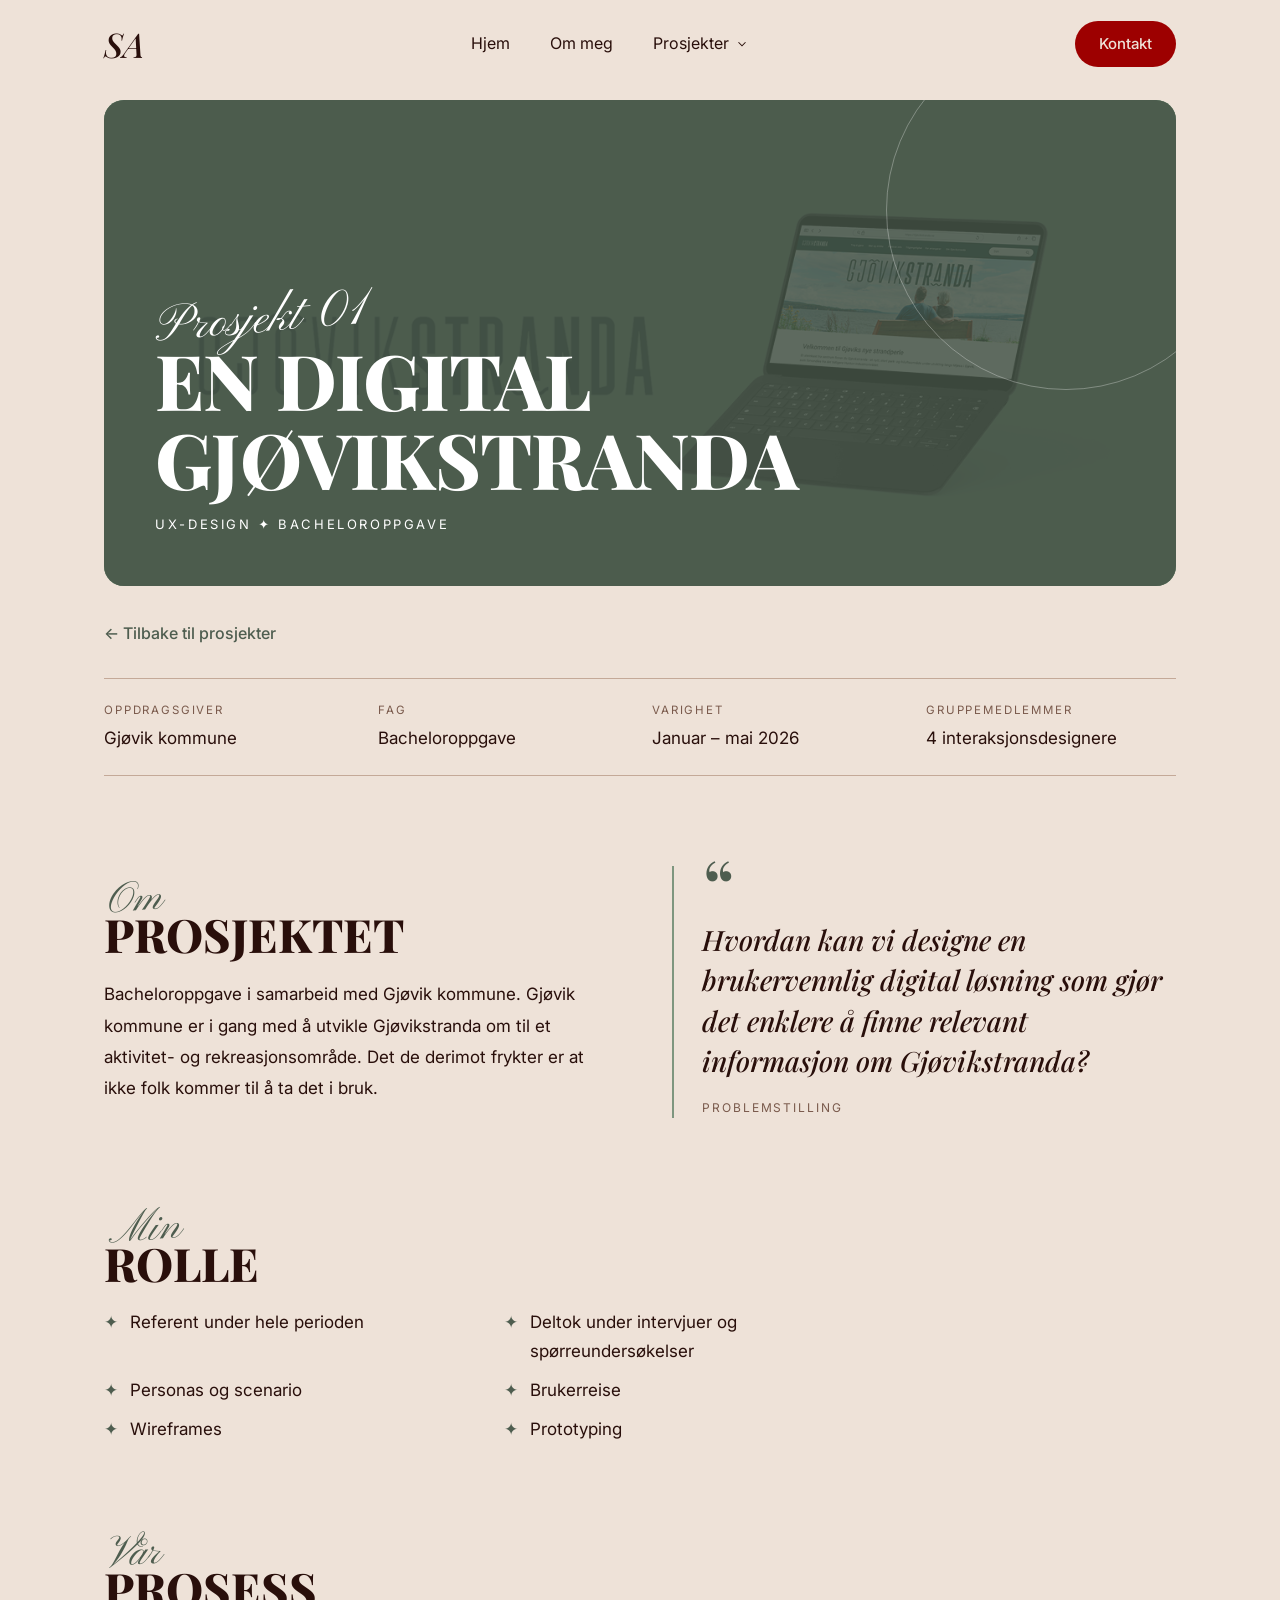
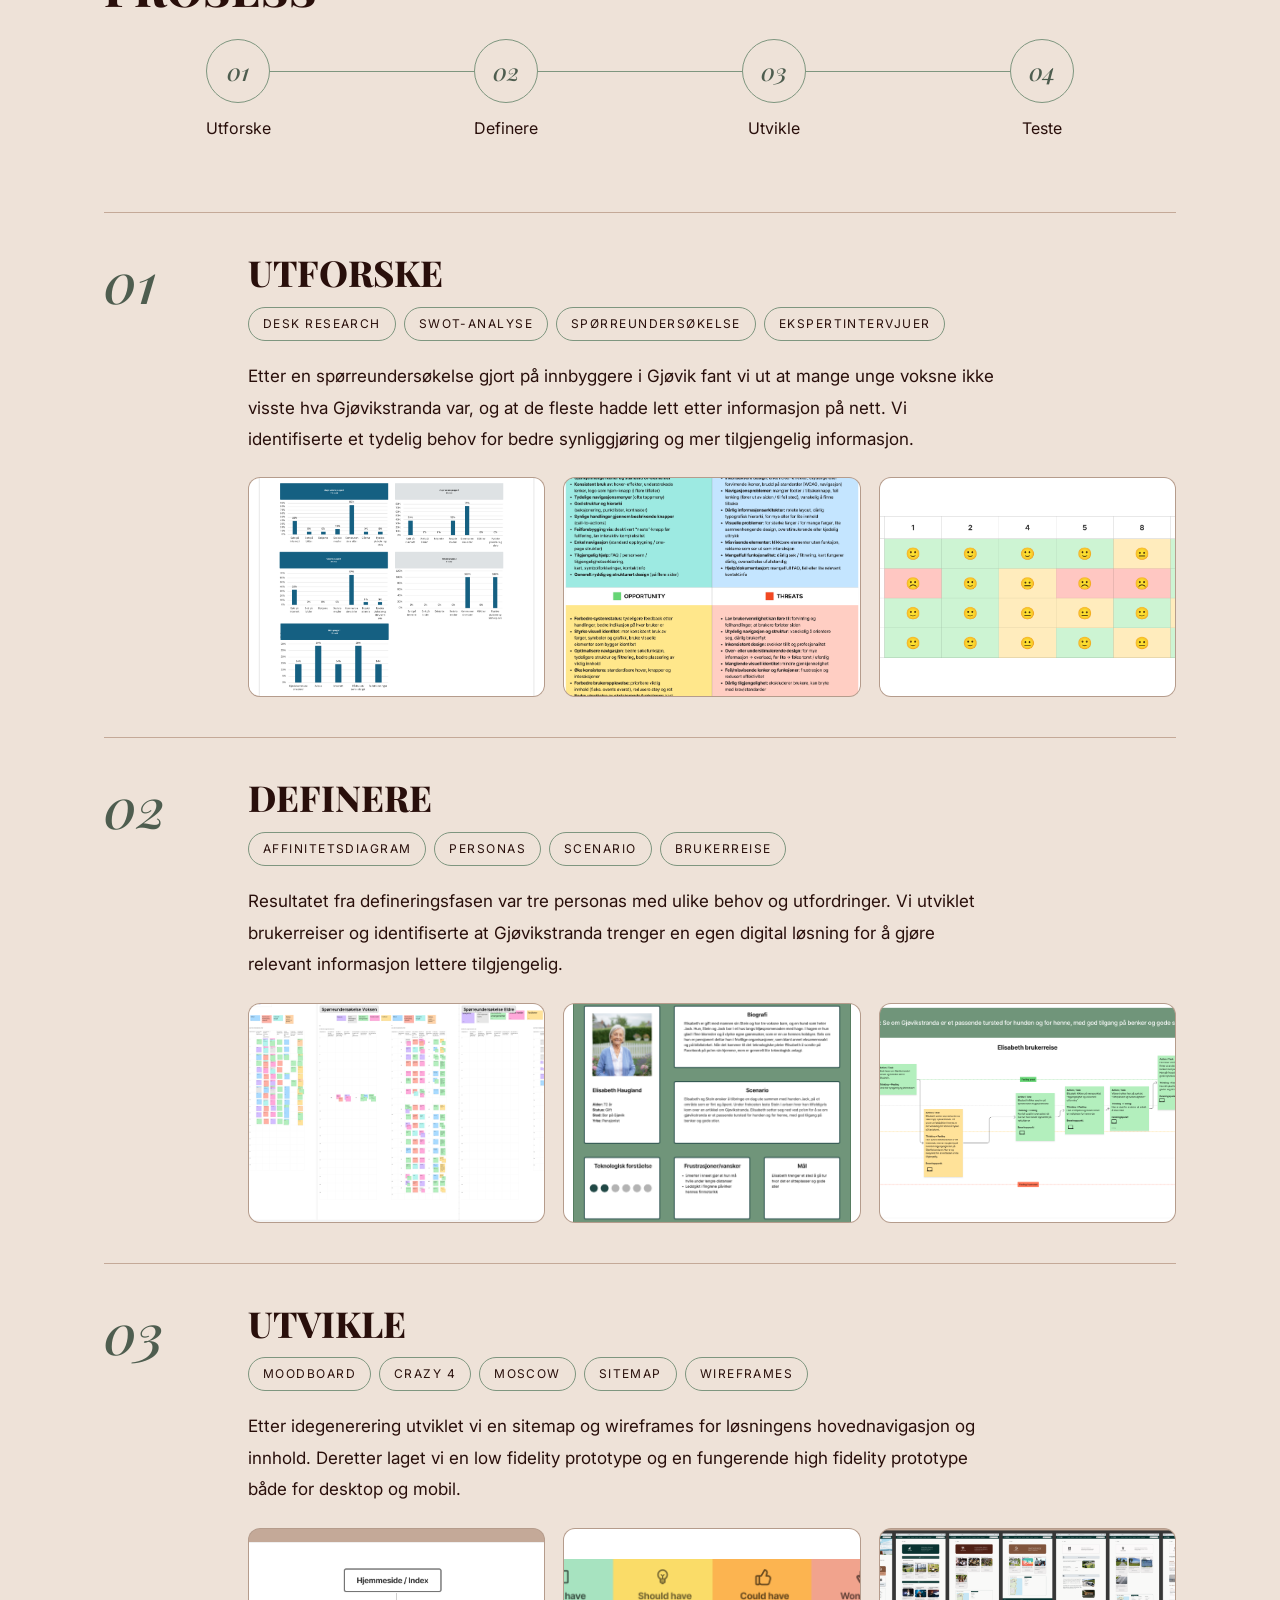
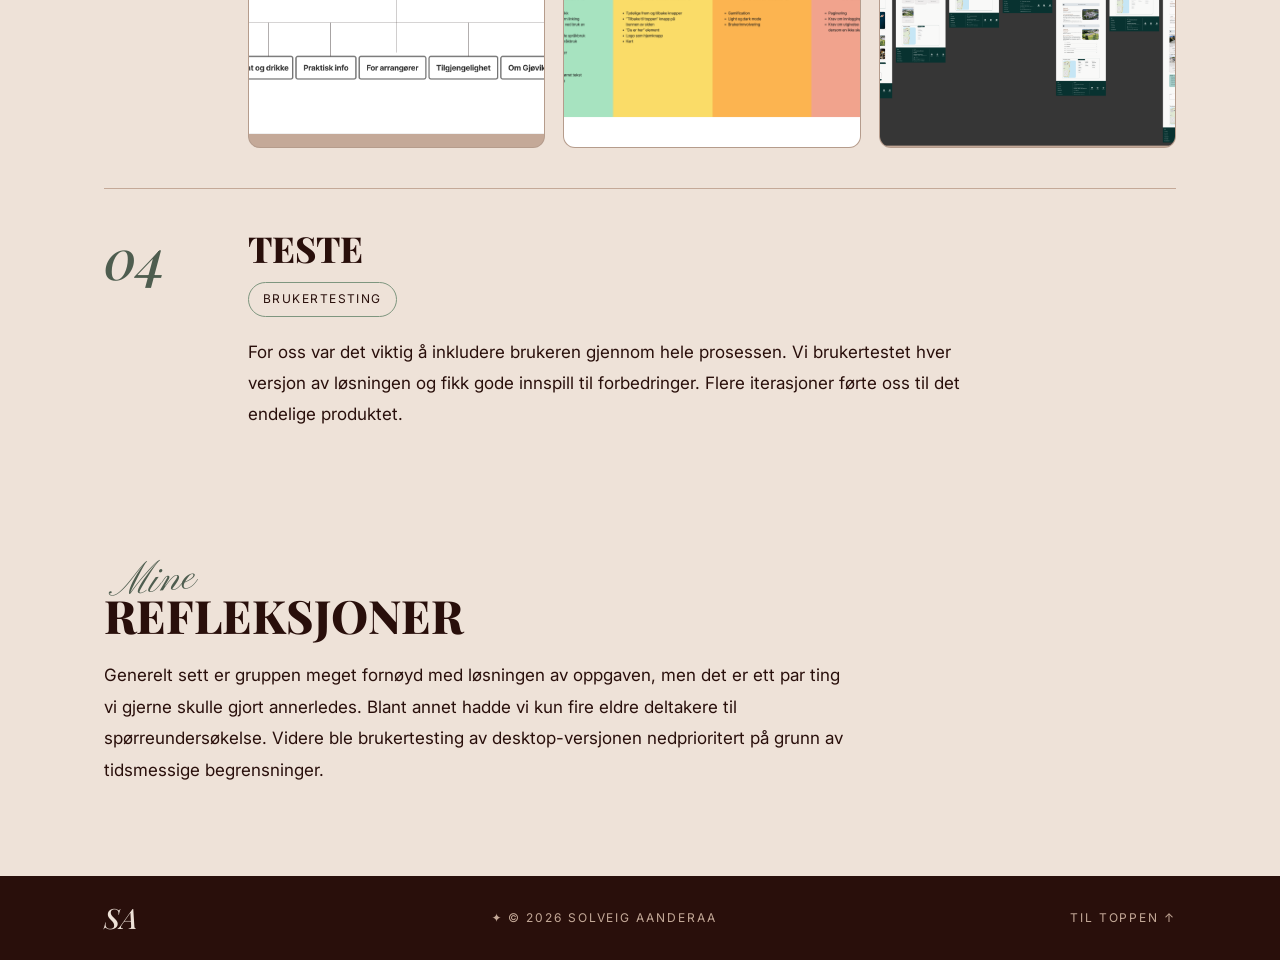
==== commit e791f297: "Update portfolio details and CV" ====
--- a/gjovikstranda.html
+++ b/gjovikstranda.html
@@ -55,7 +55,7 @@
   <div class="meta">
     <div><span class="label">Oppdragsgiver</span><p>Gjøvik kommune</p></div>
     <div><span class="label">Fag</span><p>Bacheloroppgave</p></div>
-    <div><span class="label">Varighet</span><p>Januar – mai 2025</p></div>
+    <div><span class="label">Varighet</span><p>Januar – mai 2026</p></div>
     <div><span class="label">Gruppemedlemmer</span><p>4 interaksjonsdesignere</p></div>
   </div>
 
